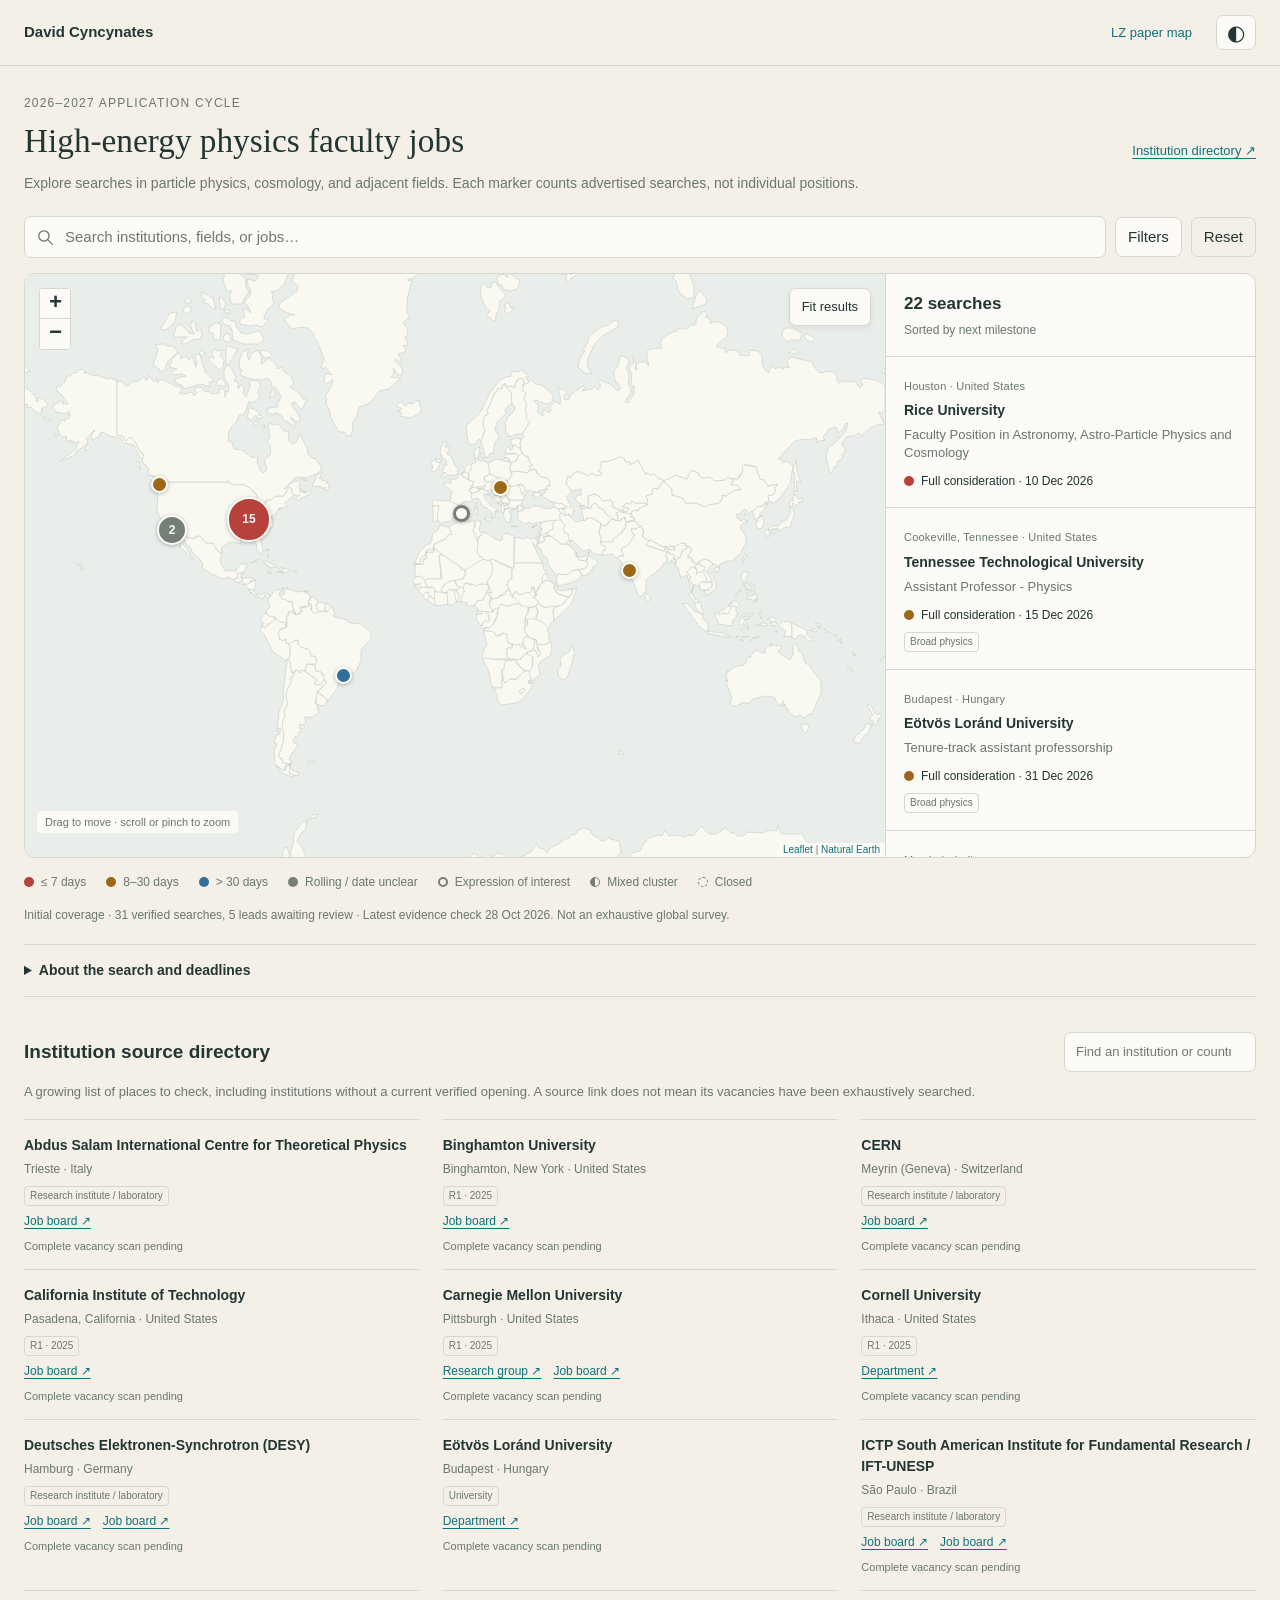
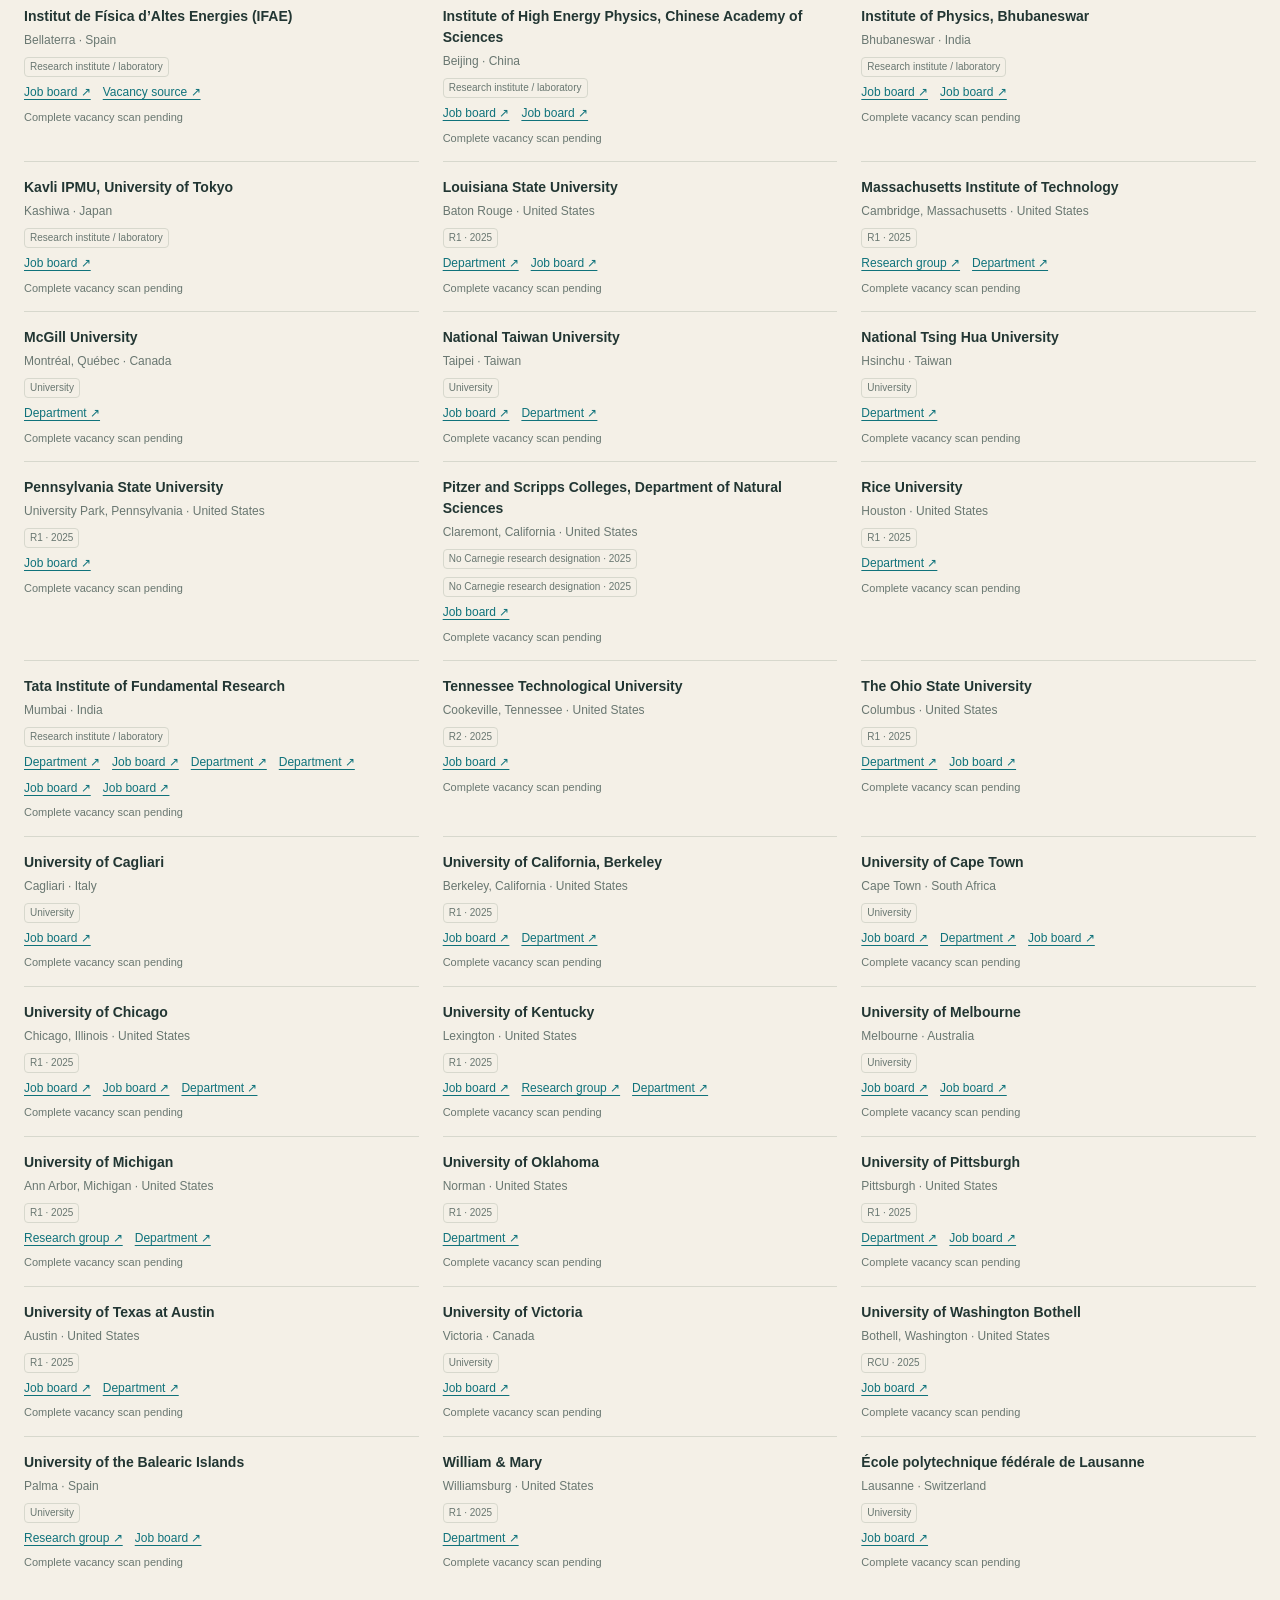
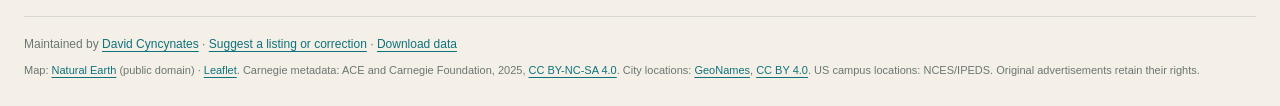
==== hep-jobs/index.html @ 3a2eedd0 "Add HEP faculty job map and evidence-backed weekly maintenance" ====
<!doctype html>
<html lang="en">
<head>
<meta charset="utf-8"><meta name="viewport" content="width=device-width,initial-scale=1">
<title>HEP Faculty Job Map · 2026–2027</title>
<meta name="description" content="A world map of high-energy physics faculty searches for the 2026–2027 application cycle. Compare deadlines, research areas, and expressions of interest, with links to original advertisements.">
<link rel="canonical" href="https://davidcyncynates.github.io/hep-jobs/">
<meta property="og:title" content="HEP Faculty Job Map · 2026–2027"><meta property="og:description" content="Explore faculty opportunities in high-energy physics, cosmology and adjacent fields by location and deadline."><meta property="og:type" content="website"><meta property="og:url" content="https://davidcyncynates.github.io/hep-jobs/">
<meta name="theme-color" content="#f4f0e7">
<script>try{const t=localStorage.getItem('davidcyncynates:color-theme');document.documentElement.classList.toggle('dark',t==='dark'||(!t&&matchMedia('(prefers-color-scheme: dark)').matches))}catch{}</script>
<link rel="stylesheet" href="vendor/leaflet/leaflet.css"><link rel="stylesheet" href="styles.css">
<script src="vendor/leaflet/leaflet.js" defer></script><script type="module" src="app.js"></script>
</head>
<body>
<header class="site-header"><a href="/" class="home">David Cyncynates</a><nav aria-label="Site"><a href="/lz-paper-map/">LZ paper map</a><button id="theme" aria-label="Switch color theme" title="Switch color theme">◐</button></nav></header>
<main>
<div class="heading"><div><p class="eyebrow">2026–2027 application cycle</p><h1>High-energy physics faculty jobs</h1></div><a href="#directory" class="directory-link">Institution directory ↗</a></div>
<p class="intro">Explore searches in particle physics, cosmology, and adjacent fields. Each marker counts advertised searches, not individual positions.</p>
<form id="filters" role="search" aria-label="Filter opportunities">
<label class="search-label"><span class="sr-only">Search jobs, institutions or fields</span><svg viewBox="0 0 24 24" aria-hidden="true"><circle cx="10" cy="10" r="6.5"/><path d="m15 15 6 6"/></svg><input id="search" type="search" placeholder="Search institutions, fields, or jobs…" autocomplete="off"></label>
<button type="button" id="filter-toggle" aria-expanded="false" aria-controls="filter-options">Filters <span id="filter-count"></span></button>
<button type="reset" class="quiet" id="reset">Reset</button>
<div id="filter-options" hidden>
<label>Research area<select id="field"><option value="">All research areas</option></select></label>
<label>Country<select id="country"><option value="">All countries</option></select></label>
<label>Opportunity<select id="kind"><option value="">All opportunities</option><option value="formal-vacancy">Advertised vacancy</option><option value="expression-of-interest">Expression of interest / hosting</option></select></label>
<label>Search scope<select id="scope"><option value="">HEP and adjacent fields</option><option value="core">Explicit HEP / cosmology fit</option><option value="broad-physics">Broad physics searches</option><option value="adjacent">Adjacent fields</option></select></label>
<label>Institution profile<select id="profile"><option value="">All institutions</option><optgroup label="US · Carnegie 2025"><option value="R1">R1</option><option value="R2">R2</option><option value="RCU">Research colleges / universities</option><option value="no-designation">No research designation</option></optgroup><optgroup label="Outside the US"><option value="international-university">University</option><option value="research-institute">Research institute / laboratory</option></optgroup></select></label>
<label>Upcoming milestone<select id="due"><option value="">Any date</option><option value="7">Within 7 days</option><option value="30">Within 30 days</option><option value="none">Rolling / no future date</option></select></label>
<label class="check"><input type="checkbox" id="closed">Include closed searches</label><label class="check"><input type="checkbox" id="review">Include unverified leads</label>
</div>
</form>
<div class="workspace">
<section class="map-panel" aria-label="World map of opportunities"><div id="map" aria-label="Job locations. Drag to pan; scroll or pinch to zoom. Keyboard arrows pan; plus and minus zoom." tabindex="0"></div><button id="fit" class="map-fit" title="Show all matching jobs">Fit results</button><div class="map-caption">Drag to move · scroll or pinch to zoom</div></section>
<section class="results" aria-label="Matching opportunities"><div class="results-header"><div><h2 id="result-count" tabindex="-1" aria-live="polite">Loading opportunities…</h2><p id="result-note">Sorted by next milestone</p></div><button id="clear-region" hidden>All regions</button></div><div id="job-list"><p class="empty">Loading the catalog…</p></div></section>
</div>
<div class="legend" aria-label="Map legend"><span><i class="dot red"></i>≤ 7 days</span><span><i class="dot amber"></i>8–30 days</span><span><i class="dot blue"></i>&gt; 30 days</span><span><i class="dot neutral"></i>Rolling / date unclear</span><span><i class="dot outline"></i>Expression of interest</span><span><i class="dot mixed"></i>Mixed cluster</span><span><i class="dot archived"></i>Closed</span></div>
<p class="coverage" id="coverage">Coverage is preliminary. Check the original advertisement before applying.</p>
<details class="about"><summary>About the search and deadlines</summary><div class="about-grid"><div><h3>What is included</h3><p>Faculty searches and clearly labeled fellowship-hosting expressions of interest from the 2026–2027 application cycle. Explicit HEP and cosmology opportunities are distinguished from broad physics searches and adjacent astrophysics or gravity searches. A hosting offer is not a funded faculty vacancy.</p><h3>How listings are checked</h3><p>Institutional recruitment pages, department pages, national programmes and specialist job boards are used together. Listings link to their evidence and retain a last-checked date. Ambiguous dates, eligibility or cycle information remain in a separate review view. Coverage is still strongest in North America and theory.</p></div><div><h3>How dates work</h3><p>Hard deadlines and confirmed closures remove jobs from the default view. A passed priority or review-start date does not establish closure. Host expressions of interest and national funding deadlines are separate stages; a later national deadline cannot reopen a closed host call.</p><p>Colors refer to the next advertised local milestone, including review dates. Where a submission timezone is absent, the map retains a listing until the stated date has ended everywhere. Always check the advertisement for the exact cutoff.</p><h3>Institution profiles</h3><p>US labels use the official 2025 Carnegie research designations. International profiles describe institution type and do not claim equivalence to R1 or R2. Map coordinates identify the city or campus, not an application office.</p></div></div></details>
<section id="directory"><div class="section-heading"><h2>Institution source directory</h2><label><span class="sr-only">Search source directory</span><input type="search" id="directory-search" placeholder="Find an institution or country…"></label></div><p class="muted">A growing list of places to check, including institutions without a current verified opening. A source link does not mean its vacancies have been exhaustively searched.</p><div id="directory-list"></div></section>
<footer><p>Maintained by <a href="/">David Cyncynates</a> · <a href="https://github.com/DavidCyncynates/DavidCyncynates.github.io/issues/new?title=HEP%20jobs%3A%20listing%20or%20correction">Suggest a listing or correction</a> · <a href="data/catalog.json">Download data</a></p><p>Map: <a href="https://www.naturalearthdata.com/about/terms-of-use/">Natural Earth</a> (public domain) · <a href="https://leafletjs.com/">Leaflet</a>. Carnegie metadata: ACE and Carnegie Foundation, 2025, <a href="https://creativecommons.org/licenses/by-nc-sa/4.0/">CC BY-NC-SA 4.0</a>. City locations: <a href="https://www.geonames.org/">GeoNames</a>, <a href="https://creativecommons.org/licenses/by/4.0/">CC BY 4.0</a>. US campus locations: NCES/IPEDS. Original advertisements retain their rights.</p></footer>
</main>
<dialog id="detail" aria-labelledby="detail-title"><button id="close-detail" class="close" aria-label="Close job details">×</button><div id="detail-body"></div></dialog>
<noscript><p>This interactive map requires JavaScript. <a href="catalog.html">Read the source-linked catalog instead.</a></p></noscript>
</body></html>
---- hep-jobs/vendor/leaflet/leaflet.css ----
/* required styles */

.leaflet-pane,
.leaflet-tile,
.leaflet-marker-icon,
.leaflet-marker-shadow,
.leaflet-tile-container,
.leaflet-pane > svg,
.leaflet-pane > canvas,
.leaflet-zoom-box,
.leaflet-image-layer,
.leaflet-layer {
	position: absolute;
	left: 0;
	top: 0;
	}
.leaflet-container {
	overflow: hidden;
	}
.leaflet-tile,
.leaflet-marker-icon,
.leaflet-marker-shadow {
	-webkit-user-select: none;
	   -moz-user-select: none;
	        user-select: none;
	  -webkit-user-drag: none;
	}
/* Prevents IE11 from highlighting tiles in blue */
.leaflet-tile::selection {
	background: transparent;
}
/* Safari renders non-retina tile on retina better with this, but Chrome is worse */
.leaflet-safari .leaflet-tile {
	image-rendering: -webkit-optimize-contrast;
	}
/* hack that prevents hw layers "stretching" when loading new tiles */
.leaflet-safari .leaflet-tile-container {
	width: 1600px;
	height: 1600px;
	-webkit-transform-origin: 0 0;
	}
.leaflet-marker-icon,
.leaflet-marker-shadow {
	display: block;
	}
/* .leaflet-container svg: reset svg max-width decleration shipped in Joomla! (joomla.org) 3.x */
/* .leaflet-container img: map is broken in FF if you have max-width: 100% on tiles */
.leaflet-container .leaflet-overlay-pane svg {
	max-width: none !important;
	max-height: none !important;
	}
.leaflet-container .leaflet-marker-pane img,
.leaflet-container .leaflet-shadow-pane img,
.leaflet-container .leaflet-tile-pane img,
.leaflet-container img.leaflet-image-layer,
.leaflet-container .leaflet-tile {
	max-width: none !important;
	max-height: none !important;
	width: auto;
	padding: 0;
	}

.leaflet-container img.leaflet-tile {
	/* See: https://bugs.chromium.org/p/chromium/issues/detail?id=600120 */
	mix-blend-mode: plus-lighter;
}

.leaflet-container.leaflet-touch-zoom {
	-ms-touch-action: pan-x pan-y;
	touch-action: pan-x pan-y;
	}
.leaflet-container.leaflet-touch-drag {
	-ms-touch-action: pinch-zoom;
	/* Fallback for FF which doesn't support pinch-zoom */
	touch-action: none;
	touch-action: pinch-zoom;
}
.leaflet-container.leaflet-touch-drag.leaflet-touch-zoom {
	-ms-touch-action: none;
	touch-action: none;
}
.leaflet-container {
	-webkit-tap-highlight-color: transparent;
}
.leaflet-container a {
	-webkit-tap-highlight-color: rgba(51, 181, 229, 0.4);
}
.leaflet-tile {
	filter: inherit;
	visibility: hidden;
	}
.leaflet-tile-loaded {
	visibility: inherit;
	}
.leaflet-zoom-box {
	width: 0;
	height: 0;
	-moz-box-sizing: border-box;
	     box-sizing: border-box;
	z-index: 800;
	}
/* workaround for https://bugzilla.mozilla.org/show_bug.cgi?id=888319 */
.leaflet-overlay-pane svg {
	-moz-user-select: none;
	}

.leaflet-pane         { z-index: 400; }

.leaflet-tile-pane    { z-index: 200; }
.leaflet-overlay-pane { z-index: 400; }
.leaflet-shadow-pane  { z-index: 500; }
.leaflet-marker-pane  { z-index: 600; }
.leaflet-tooltip-pane   { z-index: 650; }
.leaflet-popup-pane   { z-index: 700; }

.leaflet-map-pane canvas { z-index: 100; }
.leaflet-map-pane svg    { z-index: 200; }

.leaflet-vml-shape {
	width: 1px;
	height: 1px;
	}
.lvml {
	behavior: url(#default#VML);
	display: inline-block;
	position: absolute;
	}


/* control positioning */

.leaflet-control {
	position: relative;
	z-index: 800;
	pointer-events: visiblePainted; /* IE 9-10 doesn't have auto */
	pointer-events: auto;
	}
.leaflet-top,
.leaflet-bottom {
	position: absolute;
	z-index: 1000;
	pointer-events: none;
	}
.leaflet-top {
	top: 0;
	}
.leaflet-right {
	right: 0;
	}
.leaflet-bottom {
	bottom: 0;
	}
.leaflet-left {
	left: 0;
	}
.leaflet-control {
	float: left;
	clear: both;
	}
.leaflet-right .leaflet-control {
	float: right;
	}
.leaflet-top .leaflet-control {
	margin-top: 10px;
	}
.leaflet-bottom .leaflet-control {
	margin-bottom: 10px;
	}
.leaflet-left .leaflet-control {
	margin-left: 10px;
	}
.leaflet-right .leaflet-control {
	margin-right: 10px;
	}


/* zoom and fade animations */

.leaflet-fade-anim .leaflet-popup {
	opacity: 0;
	-webkit-transition: opacity 0.2s linear;
	   -moz-transition: opacity 0.2s linear;
	        transition: opacity 0.2s linear;
	}
.leaflet-fade-anim .leaflet-map-pane .leaflet-popup {
	opacity: 1;
	}
.leaflet-zoom-animated {
	-webkit-transform-origin: 0 0;
	    -ms-transform-origin: 0 0;
	        transform-origin: 0 0;
	}
svg.leaflet-zoom-animated {
	will-change: transform;
}

.leaflet-zoom-anim .leaflet-zoom-animated {
	-webkit-transition: -webkit-transform 0.25s cubic-bezier(0,0,0.25,1);
	   -moz-transition:    -moz-transform 0.25s cubic-bezier(0,0,0.25,1);
	        transition:         transform 0.25s cubic-bezier(0,0,0.25,1);
	}
.leaflet-zoom-anim .leaflet-tile,
.leaflet-pan-anim .leaflet-tile {
	-webkit-transition: none;
	   -moz-transition: none;
	        transition: none;
	}

.leaflet-zoom-anim .leaflet-zoom-hide {
	visibility: hidden;
	}


/* cursors */

.leaflet-interactive {
	cursor: pointer;
	}
.leaflet-grab {
	cursor: -webkit-grab;
	cursor:    -moz-grab;
	cursor:         grab;
	}
.leaflet-crosshair,
.leaflet-crosshair .leaflet-interactive {
	cursor: crosshair;
	}
.leaflet-popup-pane,
.leaflet-control {
	cursor: auto;
	}
.leaflet-dragging .leaflet-grab,
.leaflet-dragging .leaflet-grab .leaflet-interactive,
.leaflet-dragging .leaflet-marker-draggable {
	cursor: move;
	cursor: -webkit-grabbing;
	cursor:    -moz-grabbing;
	cursor:         grabbing;
	}

/* marker & overlays interactivity */
.leaflet-marker-icon,
.leaflet-marker-shadow,
.leaflet-image-layer,
.leaflet-pane > svg path,
.leaflet-tile-container {
	pointer-events: none;
	}

.leaflet-marker-icon.leaflet-interactive,
.leaflet-image-layer.leaflet-interactive,
.leaflet-pane > svg path.leaflet-interactive,
svg.leaflet-image-layer.leaflet-interactive path {
	pointer-events: visiblePainted; /* IE 9-10 doesn't have auto */
	pointer-events: auto;
	}

/* visual tweaks */

.leaflet-container {
	background: #ddd;
	outline-offset: 1px;
	}
.leaflet-container a {
	color: #0078A8;
	}
.leaflet-zoom-box {
	border: 2px dotted #38f;
	background: rgba(255,255,255,0.5);
	}


/* general typography */
.leaflet-container {
	font-family: "Helvetica Neue", Arial, Helvetica, sans-serif;
	font-size: 12px;
	font-size: 0.75rem;
	line-height: 1.5;
	}


/* general toolbar styles */

.leaflet-bar {
	box-shadow: 0 1px 5px rgba(0,0,0,0.65);
	border-radius: 4px;
	}
.leaflet-bar a {
	background-color: #fff;
	border-bottom: 1px solid #ccc;
	width: 26px;
	height: 26px;
	line-height: 26px;
	display: block;
	text-align: center;
	text-decoration: none;
	color: black;
	}
.leaflet-bar a,
.leaflet-control-layers-toggle {
	background-position: 50% 50%;
	background-repeat: no-repeat;
	display: block;
	}
.leaflet-bar a:hover,
.leaflet-bar a:focus {
	background-color: #f4f4f4;
	}
.leaflet-bar a:first-child {
	border-top-left-radius: 4px;
	border-top-right-radius: 4px;
	}
.leaflet-bar a:last-child {
	border-bottom-left-radius: 4px;
	border-bottom-right-radius: 4px;
	border-bottom: none;
	}
.leaflet-bar a.leaflet-disabled {
	cursor: default;
	background-color: #f4f4f4;
	color: #bbb;
	}

.leaflet-touch .leaflet-bar a {
	width: 30px;
	height: 30px;
	line-height: 30px;
	}
.leaflet-touch .leaflet-bar a:first-child {
	border-top-left-radius: 2px;
	border-top-right-radius: 2px;
	}
.leaflet-touch .leaflet-bar a:last-child {
	border-bottom-left-radius: 2px;
	border-bottom-right-radius: 2px;
	}

/* zoom control */

.leaflet-control-zoom-in,
.leaflet-control-zoom-out {
	font: bold 18px 'Lucida Console', Monaco, monospace;
	text-indent: 1px;
	}

.leaflet-touch .leaflet-control-zoom-in, .leaflet-touch .leaflet-control-zoom-out  {
	font-size: 22px;
	}


/* layers control */

.leaflet-control-layers {
	box-shadow: 0 1px 5px rgba(0,0,0,0.4);
	background: #fff;
	border-radius: 5px;
	}
.leaflet-control-layers-toggle {
	background-image: url(images/layers.png);
	width: 36px;
	height: 36px;
	}
.leaflet-retina .leaflet-control-layers-toggle {
	background-image: url(images/layers-2x.png);
	background-size: 26px 26px;
	}
.leaflet-touch .leaflet-control-layers-toggle {
	width: 44px;
	height: 44px;
	}
.leaflet-control-layers .leaflet-control-layers-list,
.leaflet-control-layers-expanded .leaflet-control-layers-toggle {
	display: none;
	}
.leaflet-control-layers-expanded .leaflet-control-layers-list {
	display: block;
	position: relative;
	}
.leaflet-control-layers-expanded {
	padding: 6px 10px 6px 6px;
	color: #333;
	background: #fff;
	}
.leaflet-control-layers-scrollbar {
	overflow-y: scroll;
	overflow-x: hidden;
	padding-right: 5px;
	}
.leaflet-control-layers-selector {
	margin-top: 2px;
	position: relative;
	top: 1px;
	}
.leaflet-control-layers label {
	display: block;
	font-size: 13px;
	font-size: 1.08333em;
	}
.leaflet-control-layers-separator {
	height: 0;
	border-top: 1px solid #ddd;
	margin: 5px -10px 5px -6px;
	}

/* Default icon URLs */
.leaflet-default-icon-path { /* used only in path-guessing heuristic, see L.Icon.Default */
	background-image: url(images/marker-icon.png);
	}


/* attribution and scale controls */

.leaflet-container .leaflet-control-attribution {
	background: #fff;
	background: rgba(255, 255, 255, 0.8);
	margin: 0;
	}
.leaflet-control-attribution,
.leaflet-control-scale-line {
	padding: 0 5px;
	color: #333;
	line-height: 1.4;
	}
.leaflet-control-attribution a {
	text-decoration: none;
	}
.leaflet-control-attribution a:hover,
.leaflet-control-attribution a:focus {
	text-decoration: underline;
	}
.leaflet-attribution-flag {
	display: inline !important;
	vertical-align: baseline !important;
	width: 1em;
	height: 0.6669em;
	}
.leaflet-left .leaflet-control-scale {
	margin-left: 5px;
	}
.leaflet-bottom .leaflet-control-scale {
	margin-bottom: 5px;
	}
.leaflet-control-scale-line {
	border: 2px solid #777;
	border-top: none;
	line-height: 1.1;
	padding: 2px 5px 1px;
	white-space: nowrap;
	-moz-box-sizing: border-box;
	     box-sizing: border-box;
	background: rgba(255, 255, 255, 0.8);
	text-shadow: 1px 1px #fff;
	}
.leaflet-control-scale-line:not(:first-child) {
	border-top: 2px solid #777;
	border-bottom: none;
	margin-top: -2px;
	}
.leaflet-control-scale-line:not(:first-child):not(:last-child) {
	border-bottom: 2px solid #777;
	}

.leaflet-touch .leaflet-control-attribution,
.leaflet-touch .leaflet-control-layers,
.leaflet-touch .leaflet-bar {
	box-shadow: none;
	}
.leaflet-touch .leaflet-control-layers,
.leaflet-touch .leaflet-bar {
	border: 2px solid rgba(0,0,0,0.2);
	background-clip: padding-box;
	}


/* popup */

.leaflet-popup {
	position: absolute;
	text-align: center;
	margin-bottom: 20px;
	}
.leaflet-popup-content-wrapper {
	padding: 1px;
	text-align: left;
	border-radius: 12px;
	}
.leaflet-popup-content {
	margin: 13px 24px 13px 20px;
	line-height: 1.3;
	font-size: 13px;
	font-size: 1.08333em;
	min-height: 1px;
	}
.leaflet-popup-content p {
	margin: 17px 0;
	margin: 1.3em 0;
	}
.leaflet-popup-tip-container {
	width: 40px;
	height: 20px;
	position: absolute;
	left: 50%;
	margin-top: -1px;
	margin-left: -20px;
	overflow: hidden;
	pointer-events: none;
	}
.leaflet-popup-tip {
	width: 17px;
	height: 17px;
	padding: 1px;

	margin: -10px auto 0;
	pointer-events: auto;

	-webkit-transform: rotate(45deg);
	   -moz-transform: rotate(45deg);
	    -ms-transform: rotate(45deg);
	        transform: rotate(45deg);
	}
.leaflet-popup-content-wrapper,
.leaflet-popup-tip {
	background: white;
	color: #333;
	box-shadow: 0 3px 14px rgba(0,0,0,0.4);
	}
.leaflet-container a.leaflet-popup-close-button {
	position: absolute;
	top: 0;
	right: 0;
	border: none;
	text-align: center;
	width: 24px;
	height: 24px;
	font: 16px/24px Tahoma, Verdana, sans-serif;
	color: #757575;
	text-decoration: none;
	background: transparent;
	}
.leaflet-container a.leaflet-popup-close-button:hover,
.leaflet-container a.leaflet-popup-close-button:focus {
	color: #585858;
	}
.leaflet-popup-scrolled {
	overflow: auto;
	}

.leaflet-oldie .leaflet-popup-content-wrapper {
	-ms-zoom: 1;
	}
.leaflet-oldie .leaflet-popup-tip {
	width: 24px;
	margin: 0 auto;

	-ms-filter: "progid:DXImageTransform.Microsoft.Matrix(M11=0.70710678, M12=0.70710678, M21=-0.70710678, M22=0.70710678)";
	filter: progid:DXImageTransform.Microsoft.Matrix(M11=0.70710678, M12=0.70710678, M21=-0.70710678, M22=0.70710678);
	}

.leaflet-oldie .leaflet-control-zoom,
.leaflet-oldie .leaflet-control-layers,
.leaflet-oldie .leaflet-popup-content-wrapper,
.leaflet-oldie .leaflet-popup-tip {
	border: 1px solid #999;
	}


/* div icon */

.leaflet-div-icon {
	background: #fff;
	border: 1px solid #666;
	}


/* Tooltip */
/* Base styles for the element that has a tooltip */
.leaflet-tooltip {
	position: absolute;
	padding: 6px;
	background-color: #fff;
	border: 1px solid #fff;
	border-radius: 3px;
	color: #222;
	white-space: nowrap;
	-webkit-user-select: none;
	-moz-user-select: none;
	-ms-user-select: none;
	user-select: none;
	pointer-events: none;
	box-shadow: 0 1px 3px rgba(0,0,0,0.4);
	}
.leaflet-tooltip.leaflet-interactive {
	cursor: pointer;
	pointer-events: auto;
	}
.leaflet-tooltip-top:before,
.leaflet-tooltip-bottom:before,
.leaflet-tooltip-left:before,
.leaflet-tooltip-right:before {
	position: absolute;
	pointer-events: none;
	border: 6px solid transparent;
	background: transparent;
	content: "";
	}

/* Directions */

.leaflet-tooltip-bottom {
	margin-top: 6px;
}
.leaflet-tooltip-top {
	margin-top: -6px;
}
.leaflet-tooltip-bottom:before,
.leaflet-tooltip-top:before {
	left: 50%;
	margin-left: -6px;
	}
.leaflet-tooltip-top:before {
	bottom: 0;
	margin-bottom: -12px;
	border-top-color: #fff;
	}
.leaflet-tooltip-bottom:before {
	top: 0;
	margin-top: -12px;
	margin-left: -6px;
	border-bottom-color: #fff;
	}
.leaflet-tooltip-left {
	margin-left: -6px;
}
.leaflet-tooltip-right {
	margin-left: 6px;
}
.leaflet-tooltip-left:before,
.leaflet-tooltip-right:before {
	top: 50%;
	margin-top: -6px;
	}
.leaflet-tooltip-left:before {
	right: 0;
	margin-right: -12px;
	border-left-color: #fff;
	}
.leaflet-tooltip-right:before {
	left: 0;
	margin-left: -12px;
	border-right-color: #fff;
	}

/* Printing */

@media print {
	/* Prevent printers from removing background-images of controls. */
	.leaflet-control {
		-webkit-print-color-adjust: exact;
		print-color-adjust: exact;
		}
	}
---- hep-jobs/styles.css ----
:root{--bg:#f4f0e7;--surface:#fbfaf6;--surface-2:#e9e7dc;--text:#223633;--muted:#697771;--accent:#0f727b;--line:#d7d8cd;--ocean:#e9eeeb;--land:#faf9f1;--border:#c7d0c7;--red:#b6423b;--amber:#9c6817;--blue:#316e99;--neutral:#767f77;color-scheme:light;font:15px/1.5 ui-sans-serif,-apple-system,BlinkMacSystemFont,"Segoe UI",sans-serif}
:root.dark{--bg:#191a18;--surface:#22231f;--surface-2:#30312b;--text:#e8e4dc;--muted:#aaa69d;--accent:#79b2a9;--line:#3e4138;--ocean:#1f2421;--land:#343b33;--border:#535d4f;--red:#ed8d7c;--amber:#e2b56e;--blue:#8dbbd8;--neutral:#a4aaa1;color-scheme:dark}
*{box-sizing:border-box}body{margin:0;background:var(--bg);color:var(--text)}a{color:var(--accent);text-underline-offset:3px}button,input,select{font:inherit;color:inherit}button,a,input,select,summary{-webkit-tap-highlight-color:transparent}button{cursor:pointer;border:1px solid var(--line);border-radius:7px;background:var(--surface);padding:8px 12px}button:hover{border-color:var(--accent)}button:focus-visible,a:focus-visible,input:focus-visible,select:focus-visible,summary:focus-visible{outline:2px solid var(--accent);outline-offset:3px}input,select{border:1px solid var(--line);border-radius:7px;padding:9px 11px;background:var(--surface);min-width:0}h1,h2,h3,p{margin:0}h1{font-family:"Iowan Old Style",Palatino,Georgia,serif;font-size:clamp(25px,2.6vw,36px);font-weight:500;line-height:1.2}h2{font-size:19px}h3{font-size:16px;margin:16px 0 7px}.site-header{display:flex;align-items:center;justify-content:space-between;padding:15px max(24px,calc((100vw - 1480px)/2));border-bottom:1px solid var(--line)}.home{color:var(--text);text-decoration:none;font-weight:600}.site-header nav{display:flex;gap:24px;align-items:center}.site-header nav a{font-size:13px;text-decoration:none}#theme{font-size:21px;line-height:1;padding:6px 10px}main{max-width:1528px;padding:28px 24px;margin:auto}.heading{display:flex;align-items:end;justify-content:space-between;gap:20px}.eyebrow{font-size:12px;letter-spacing:.1em;text-transform:uppercase;color:var(--muted);margin-bottom:9px}.directory-link{font-size:13px;white-space:nowrap}.intro{color:var(--muted);font-size:14px;margin:12px 0 22px}#filters{display:flex;gap:9px;flex-wrap:wrap;align-items:center;margin-bottom:15px}.search-label{display:flex;flex:1;align-items:center;min-width:180px;position:relative}.search-label svg{position:absolute;width:19px;height:19px;left:12px;fill:none;stroke:var(--muted);stroke-width:1.6}.search-label input{width:100%;padding-left:40px}#filter-count:not(:empty){display:inline-flex;align-items:center;justify-content:center;min-width:19px;height:19px;font-size:11px;background:var(--accent);color:var(--bg);border-radius:50%;margin-left:4px}.quiet{background:transparent}#filter-options{width:100%;display:grid;grid-template-columns:repeat(3,minmax(0,1fr));gap:14px;background:var(--surface);padding:18px;border:1px solid var(--line);border-radius:9px}#filter-options[hidden]{display:none}#filter-options label{font-size:12px;color:var(--muted);display:flex;flex-direction:column;gap:5px}#filter-options select{font-size:14px;color:var(--text)}#filter-options label.check{flex-direction:row;align-items:center;font-size:14px;color:var(--text);gap:9px}.check input{accent-color:var(--accent);width:17px;height:17px}.workspace{height:clamp(470px,65vh,780px);display:grid;grid-template-columns:minmax(0,1fr) 370px;border:1px solid var(--line);border-radius:11px;overflow:hidden;background:var(--surface)}.map-panel{position:relative;min-width:0;isolation:isolate}#map{height:100%;width:100%;background:var(--ocean);font-family:inherit;touch-action:none}.map-fit{position:absolute;top:14px;right:14px;z-index:500;box-shadow:0 2px 6px #0001;font-size:13px}.map-caption{position:absolute;bottom:24px;left:12px;z-index:400;font-size:11px;color:var(--muted);background:var(--surface);padding:3px 8px;border-radius:4px;pointer-events:none}.results{min-height:0;display:flex;flex-direction:column;border-left:1px solid var(--line)}.results-header{padding:17px 18px;border-bottom:1px solid var(--line);display:flex;align-items:center;justify-content:space-between;gap:8px}.results-header h2{font-size:17px}.results-header p{font-size:12px;color:var(--muted);margin-top:4px}.results-header button{font-size:12px;padding:5px 8px}#job-list{overflow:auto;overscroll-behavior:contain;flex:1}.job-card{display:block;width:100%;border:0;border-bottom:1px solid var(--line);border-radius:0;background:transparent;text-align:left;padding:17px 18px}.job-card:hover,.job-card:focus-visible{background:var(--surface-2)}.job-card strong{display:block;font-size:14px;font-weight:650;line-height:1.4;margin:5px 0}.job-card .title{font-size:13px;line-height:1.4;color:var(--muted);display:block}.job-card .place{font-size:11px;color:var(--muted);letter-spacing:.02em}.job-card .date{font-size:12px;display:flex;align-items:center;gap:7px;margin-top:10px}.badge{display:inline-block;font-size:10px;line-height:1.4;border:1px solid var(--line);border-radius:4px;padding:2px 5px;color:var(--muted);margin:8px 4px 0 0}.empty{padding:30px 20px;color:var(--muted)}.legend{display:flex;flex-wrap:wrap;gap:10px 20px;font-size:12px;color:var(--muted);padding:15px 0 7px}.legend span{display:flex;align-items:center;gap:7px}.dot{display:inline-block;width:10px;height:10px;min-width:10px;border-radius:50%;background:currentColor;color:var(--neutral)}.red{color:var(--red)}.amber{color:var(--amber)}.blue{color:var(--blue)}.neutral{color:var(--neutral)}.outline{background:transparent;border:2px solid currentColor}.mixed{background:linear-gradient(90deg,currentColor 50%,transparent 50%);border:1px solid currentColor}.archived{background:transparent;border:1px dashed currentColor}.coverage{font-size:12px;color:var(--muted);margin:8px 0 20px}.about{border-top:1px solid var(--line);border-bottom:1px solid var(--line);padding:15px 0}.about summary{cursor:pointer;font-size:14px;font-weight:600}.about-grid{display:grid;grid-template-columns:1fr 1fr;gap:35px;padding:0 0 8px}.about p{font-size:13px;color:var(--muted);margin:8px 0}#directory{margin-top:35px;scroll-margin-top:20px}.section-heading{display:flex;justify-content:space-between;align-items:center;gap:20px}.section-heading input{max-width:330px;width:100%;font-size:13px}.muted{color:var(--muted);font-size:13px;margin:10px 0 18px}#directory-list{display:grid;grid-template-columns:repeat(3,minmax(0,1fr));gap:0 24px}.institution{padding:15px 0;border-top:1px solid var(--line)}.institution h3{font-size:14px;margin:0 0 4px}.institution p,.institution a{font-size:12px}.institution p{color:var(--muted)}.institution a{display:inline-block;margin:6px 12px 0 0}.institution .source-status{font-size:11px;margin-top:6px}footer{border-top:1px solid var(--line);margin-top:30px;padding-top:18px;color:var(--muted);font-size:12px}footer p+p{margin-top:9px;font-size:11px}.sr-only{position:absolute;width:1px;height:1px;padding:0;overflow:hidden;clip:rect(0,0,0,0);white-space:nowrap;border:0}dialog{color:var(--text);background:var(--surface);border:1px solid var(--line);border-radius:12px;padding:30px;width:min(620px,calc(100vw - 24px));max-height:calc(100dvh - 36px);box-shadow:0 20px 80px #0004}dialog::backdrop{background:#0006}.close{float:right;margin:-15px -15px 8px 12px;font-size:25px;line-height:1;padding:5px 9px}.detail-title{font:500 25px/1.2 "Iowan Old Style",Palatino,Georgia,serif;margin:8px 0 10px}.detail-job{font-size:16px;line-height:1.4}.detail-summary{font-size:14px;margin:18px 0}.advert-link{display:inline-block;margin:18px 0 0;padding:9px 14px;background:var(--accent);color:var(--bg);border-radius:6px;text-decoration:none;font-weight:600;font-size:14px}.detail-section{border-top:1px solid var(--line);margin-top:19px;padding-top:14px;font-size:13px}.detail-section h3{margin:0 0 9px}.detail-section ul{padding-left:20px}.detail-section li{margin:10px 0}.detail-section p{margin:8px 0}.detail-section .muted{margin:6px 0}.detail-source{overflow-wrap:anywhere}.warning{border-left:3px solid var(--amber);padding:7px 12px;background:var(--surface-2);font-size:13px;margin:12px 0}.map-marker{background:none;border:0}.marker-dot{border-radius:50%;border:2px solid var(--surface);box-shadow:0 1px 4px #0004;display:flex;align-items:center;justify-content:center;width:100%;height:100%;background:currentColor;font-weight:700;font-size:12px}.marker-dot span{color:var(--surface)}.marker-dot.eoi{background:var(--surface);border:3px solid currentColor}.marker-dot.eoi span{color:currentColor}.marker-dot.mixed-kind{background:linear-gradient(90deg,currentColor 50%,var(--surface) 50%);border:2px solid currentColor}.marker-dot.mixed-kind span{background:var(--surface);color:currentColor;border-radius:50%;padding:0 4px}.marker-dot.is-closed{background:var(--surface);border:2px dashed var(--neutral);color:var(--neutral)}.marker-dot.is-closed span{color:var(--neutral)}.marker-dot.is-review{border-style:dotted}.map-marker:focus-visible{outline:3px solid var(--text);outline-offset:4px;border-radius:50%}.leaflet-control-zoom{border:1px solid var(--line)!important;box-shadow:none!important;margin:14px!important}.leaflet-control-zoom a{background:var(--surface)!important;color:var(--text)!important;border-color:var(--line)!important}.leaflet-control-attribution{background:var(--surface)!important;color:var(--muted)!important;font-size:10px!important}.leaflet-control-attribution a{color:var(--accent)!important}.leaflet-tooltip{background:var(--surface);color:var(--text);border:1px solid var(--line);box-shadow:0 3px 12px #0002;font:12px/1.4 inherit;max-width:260px;white-space:normal}.leaflet-tooltip::before{display:none}.map-error{position:absolute;top:70px;left:20px;right:20px;z-index:500;background:var(--surface);padding:12px;border:1px solid var(--line);border-radius:6px}
@media(min-width:1600px){.workspace{grid-template-columns:minmax(0,1fr) 400px}}@media(max-width:900px){.workspace{grid-template-columns:minmax(0,1fr) 310px}#directory-list{grid-template-columns:1fr 1fr}.intro{max-width:650px}}@media(max-width:680px){.site-header{padding:12px 16px}.site-header nav{gap:13px}.site-header nav a{font-size:11px}main{padding:22px 14px}.heading{align-items:start;flex-direction:column;gap:9px}.directory-link{font-size:12px}.intro{font-size:13px;margin-bottom:17px}#filters{gap:6px}#filters>button{font-size:13px;padding:9px}#filter-options{grid-template-columns:1fr 1fr;padding:13px;gap:12px}#filter-options select{font-size:13px;width:100%}.workspace{display:flex;flex-direction:column;height:auto}.map-panel{height:49svh;min-height:300px}.results{border-left:0;border-top:1px solid var(--line);max-height:60svh;min-height:210px}#job-list{max-height:49svh}.legend{gap:8px 15px;font-size:11px}.about-grid{grid-template-columns:1fr;gap:4px}#directory-list{grid-template-columns:1fr}.section-heading{align-items:stretch;flex-direction:column;gap:11px}.section-heading input{max-width:none}.map-caption{font-size:10px}dialog{padding:25px 20px}.close{margin:-12px -7px 7px 10px}.coverage{font-size:11px}}
@media(prefers-reduced-motion:reduce){*{scroll-behavior:auto!important;transition:none!important;animation:none!important}}
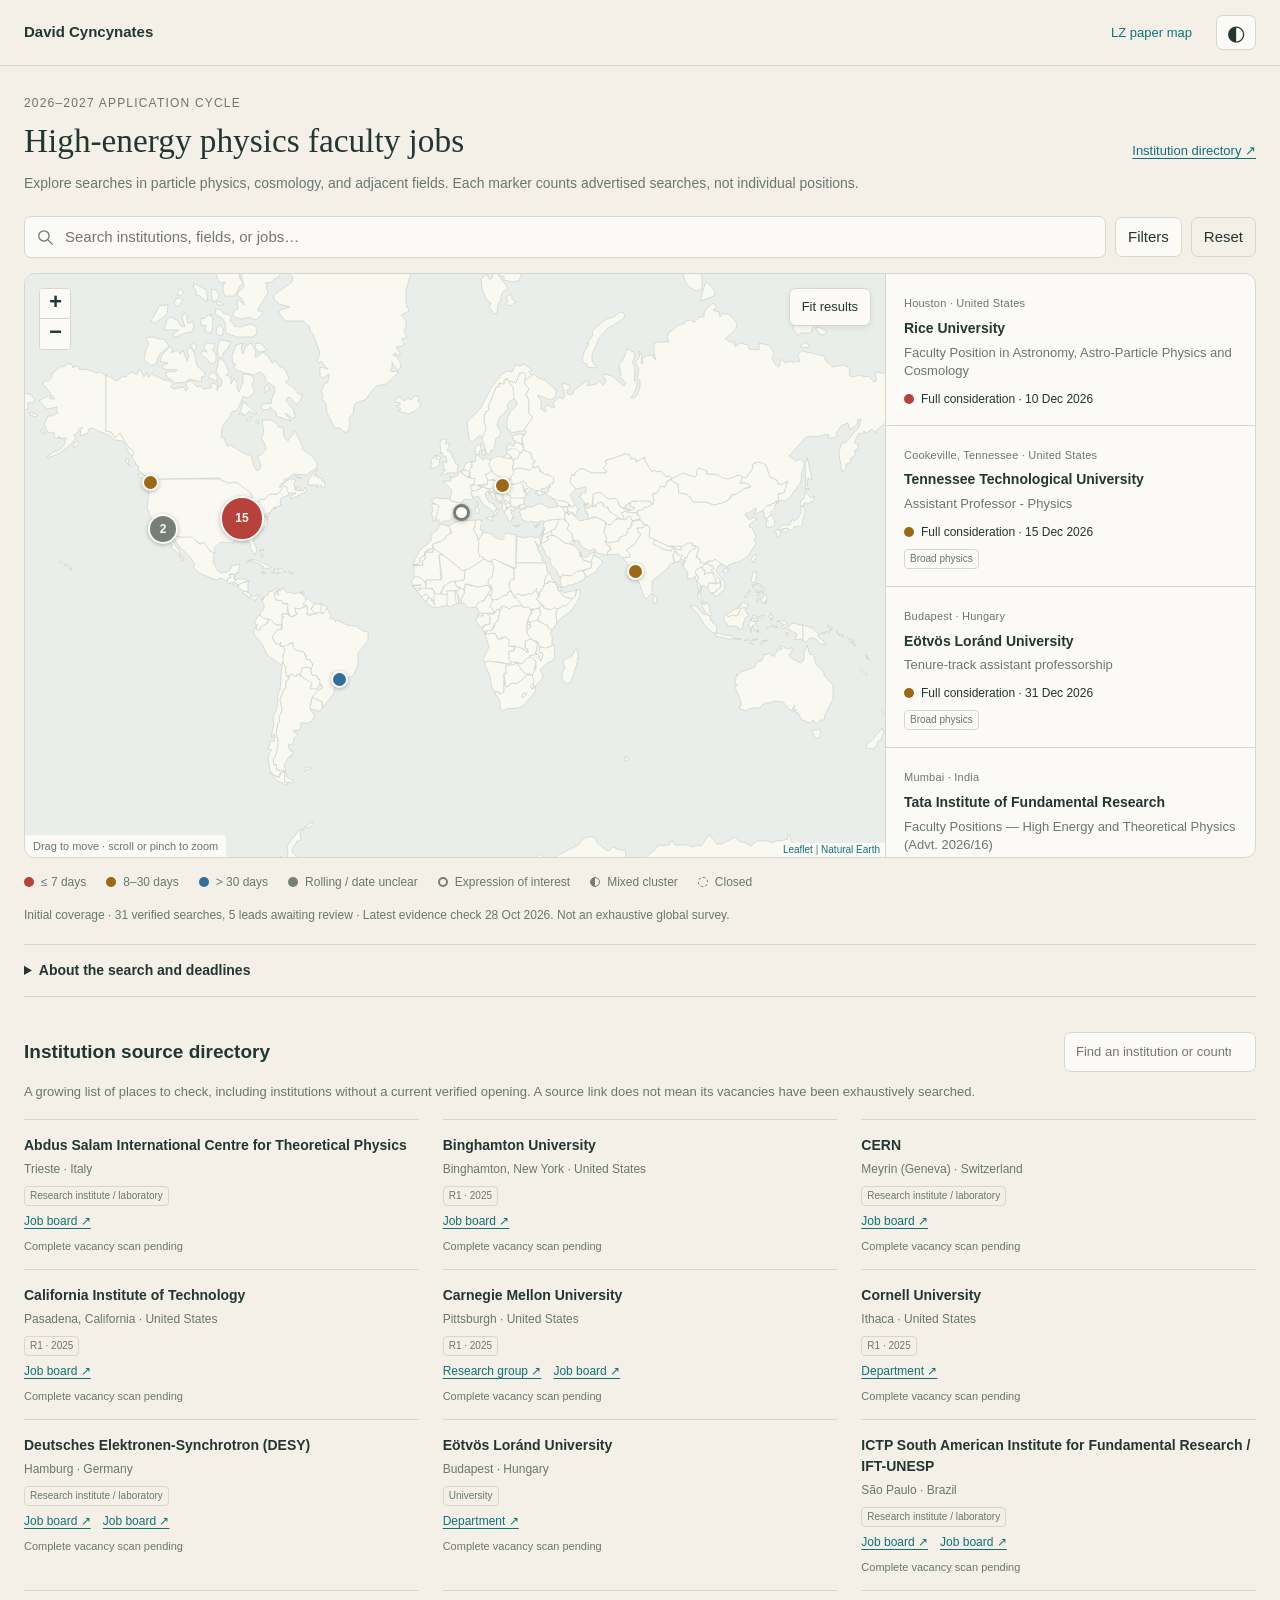
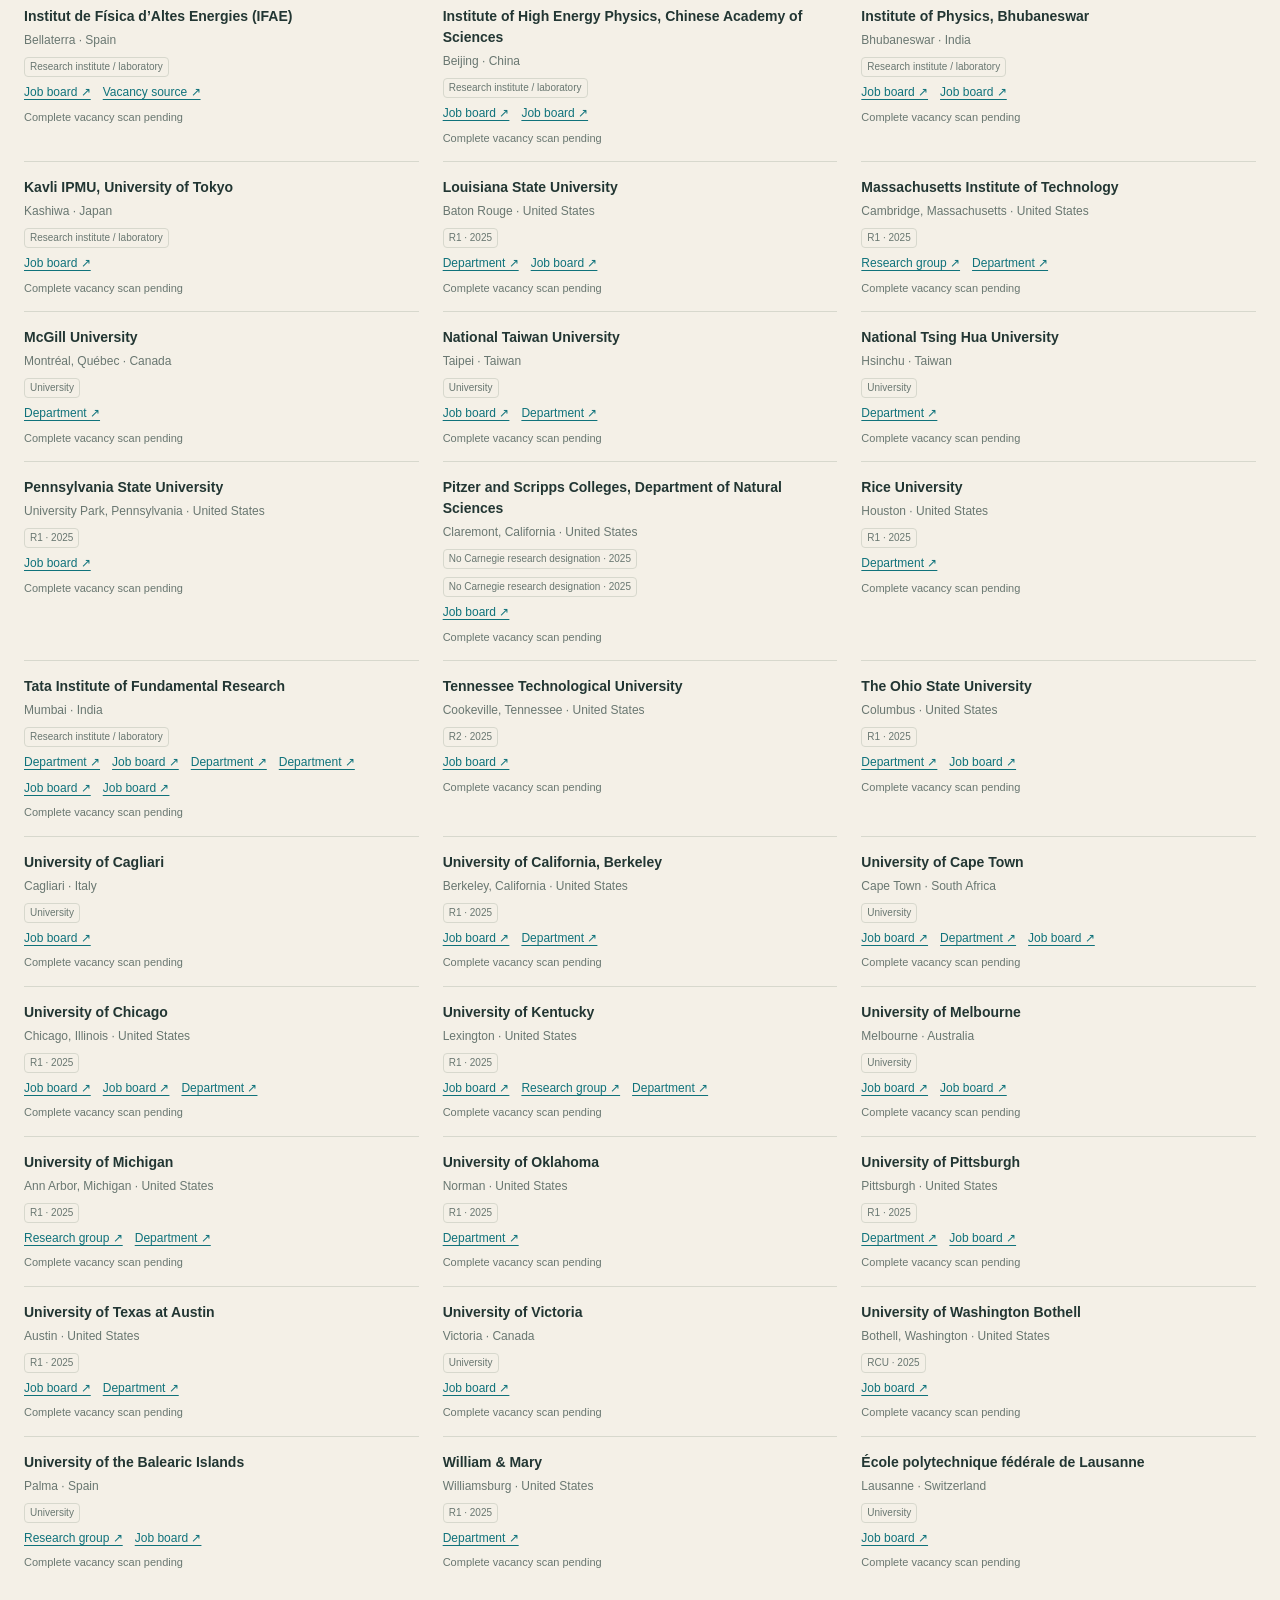
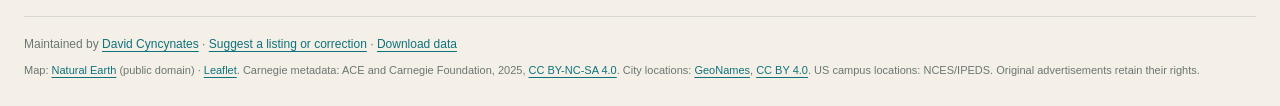
==== commit 62ff3dfb: "Simplify HEP map institution tooltips and sidebar" ====
--- a/hep-jobs/index.html
+++ b/hep-jobs/index.html
@@ -32,11 +32,11 @@
 </form>
 <div class="workspace">
 <section class="map-panel" aria-label="World map of opportunities"><div id="map" aria-label="Job locations. Drag to pan; scroll or pinch to zoom. Keyboard arrows pan; plus and minus zoom." tabindex="0"></div><button id="fit" class="map-fit" title="Show all matching jobs">Fit results</button><div class="map-caption">Drag to move · scroll or pinch to zoom</div></section>
-<section class="results" aria-label="Matching opportunities"><div class="results-header"><div><h2 id="result-count" tabindex="-1" aria-live="polite">Loading opportunities…</h2><p id="result-note">Sorted by next milestone</p></div><button id="clear-region" hidden>All regions</button></div><div id="job-list"><p class="empty">Loading the catalog…</p></div></section>
+<section class="results" aria-label="Matching opportunities"><h2 id="result-count" class="sr-only" tabindex="-1" aria-live="polite">Loading opportunities…</h2><button id="clear-region" hidden>All regions</button><div id="job-list"><p class="empty">Loading the catalog…</p></div></section>
 </div>
 <div class="legend" aria-label="Map legend"><span><i class="dot red"></i>≤ 7 days</span><span><i class="dot amber"></i>8–30 days</span><span><i class="dot blue"></i>&gt; 30 days</span><span><i class="dot neutral"></i>Rolling / date unclear</span><span><i class="dot outline"></i>Expression of interest</span><span><i class="dot mixed"></i>Mixed cluster</span><span><i class="dot archived"></i>Closed</span></div>
 <p class="coverage" id="coverage">Coverage is preliminary. Check the original advertisement before applying.</p>
-<details class="about"><summary>About the search and deadlines</summary><div class="about-grid"><div><h3>What is included</h3><p>Faculty searches and clearly labeled fellowship-hosting expressions of interest from the 2026–2027 application cycle. Explicit HEP and cosmology opportunities are distinguished from broad physics searches and adjacent astrophysics or gravity searches. A hosting offer is not a funded faculty vacancy.</p><h3>How listings are checked</h3><p>Institutional recruitment pages, department pages, national programmes and specialist job boards are used together. Listings link to their evidence and retain a last-checked date. Ambiguous dates, eligibility or cycle information remain in a separate review view. Coverage is still strongest in North America and theory.</p></div><div><h3>How dates work</h3><p>Hard deadlines and confirmed closures remove jobs from the default view. A passed priority or review-start date does not establish closure. Host expressions of interest and national funding deadlines are separate stages; a later national deadline cannot reopen a closed host call.</p><p>Colors refer to the next advertised local milestone, including review dates. Where a submission timezone is absent, the map retains a listing until the stated date has ended everywhere. Always check the advertisement for the exact cutoff.</p><h3>Institution profiles</h3><p>US labels use the official 2025 Carnegie research designations. International profiles describe institution type and do not claim equivalence to R1 or R2. Map coordinates identify the city or campus, not an application office.</p></div></div></details>
+<details class="about"><summary>About the search and deadlines</summary><div class="about-grid"><div><h3>What is included</h3><p>Faculty searches and clearly labeled fellowship-hosting expressions of interest from the 2026–2027 application cycle. Explicit HEP and cosmology opportunities are distinguished from broad physics searches and adjacent astrophysics or gravity searches. A hosting offer is not a funded faculty vacancy.</p><h3>How listings are checked</h3><p>Institutional recruitment pages, department pages, national programmes and specialist job boards are used together. Listings link to their evidence and retain a last-checked date. Ambiguous dates, eligibility or cycle information remain in a separate review view. Coverage is still strongest in North America and theory. A weekly refresh is scheduled for Mondays at 11:00 Europe/Rome.</p></div><div><h3>How dates work</h3><p>Hard deadlines and confirmed closures remove jobs from the default view. A passed priority or review-start date does not establish closure. Host expressions of interest and national funding deadlines are separate stages; a later national deadline cannot reopen a closed host call.</p><p>Colors refer to the next advertised local milestone, including review dates. Where a submission timezone is absent, the map retains a listing until the stated date has ended everywhere. Always check the advertisement for the exact cutoff.</p><h3>Institution profiles</h3><p>US labels use the official 2025 Carnegie research designations. International profiles describe institution type and do not claim equivalence to R1 or R2. Map coordinates identify the city or campus, not an application office.</p></div></div></details>
 <section id="directory"><div class="section-heading"><h2>Institution source directory</h2><label><span class="sr-only">Search source directory</span><input type="search" id="directory-search" placeholder="Find an institution or country…"></label></div><p class="muted">A growing list of places to check, including institutions without a current verified opening. A source link does not mean its vacancies have been exhaustively searched.</p><div id="directory-list"></div></section>
 <footer><p>Maintained by <a href="/">David Cyncynates</a> · <a href="https://github.com/DavidCyncynates/DavidCyncynates.github.io/issues/new?title=HEP%20jobs%3A%20listing%20or%20correction">Suggest a listing or correction</a> · <a href="data/catalog.json">Download data</a></p><p>Map: <a href="https://www.naturalearthdata.com/about/terms-of-use/">Natural Earth</a> (public domain) · <a href="https://leafletjs.com/">Leaflet</a>. Carnegie metadata: ACE and Carnegie Foundation, 2025, <a href="https://creativecommons.org/licenses/by-nc-sa/4.0/">CC BY-NC-SA 4.0</a>. City locations: <a href="https://www.geonames.org/">GeoNames</a>, <a href="https://creativecommons.org/licenses/by/4.0/">CC BY 4.0</a>. US campus locations: NCES/IPEDS. Original advertisements retain their rights.</p></footer>
 </main>
--- a/hep-jobs/styles.css
+++ b/hep-jobs/styles.css
@@ -1,5 +1,13 @@
 :root{--bg:#f4f0e7;--surface:#fbfaf6;--surface-2:#e9e7dc;--text:#223633;--muted:#697771;--accent:#0f727b;--line:#d7d8cd;--ocean:#e9eeeb;--land:#faf9f1;--border:#c7d0c7;--red:#b6423b;--amber:#9c6817;--blue:#316e99;--neutral:#767f77;color-scheme:light;font:15px/1.5 ui-sans-serif,-apple-system,BlinkMacSystemFont,"Segoe UI",sans-serif}
 :root.dark{--bg:#191a18;--surface:#22231f;--surface-2:#30312b;--text:#e8e4dc;--muted:#aaa69d;--accent:#79b2a9;--line:#3e4138;--ocean:#1f2421;--land:#343b33;--border:#535d4f;--red:#ed8d7c;--amber:#e2b56e;--blue:#8dbbd8;--neutral:#a4aaa1;color-scheme:dark}
-*{box-sizing:border-box}body{margin:0;background:var(--bg);color:var(--text)}a{color:var(--accent);text-underline-offset:3px}button,input,select{font:inherit;color:inherit}button,a,input,select,summary{-webkit-tap-highlight-color:transparent}button{cursor:pointer;border:1px solid var(--line);border-radius:7px;background:var(--surface);padding:8px 12px}button:hover{border-color:var(--accent)}button:focus-visible,a:focus-visible,input:focus-visible,select:focus-visible,summary:focus-visible{outline:2px solid var(--accent);outline-offset:3px}input,select{border:1px solid var(--line);border-radius:7px;padding:9px 11px;background:var(--surface);min-width:0}h1,h2,h3,p{margin:0}h1{font-family:"Iowan Old Style",Palatino,Georgia,serif;font-size:clamp(25px,2.6vw,36px);font-weight:500;line-height:1.2}h2{font-size:19px}h3{font-size:16px;margin:16px 0 7px}.site-header{display:flex;align-items:center;justify-content:space-between;padding:15px max(24px,calc((100vw - 1480px)/2));border-bottom:1px solid var(--line)}.home{color:var(--text);text-decoration:none;font-weight:600}.site-header nav{display:flex;gap:24px;align-items:center}.site-header nav a{font-size:13px;text-decoration:none}#theme{font-size:21px;line-height:1;padding:6px 10px}main{max-width:1528px;padding:28px 24px;margin:auto}.heading{display:flex;align-items:end;justify-content:space-between;gap:20px}.eyebrow{font-size:12px;letter-spacing:.1em;text-transform:uppercase;color:var(--muted);margin-bottom:9px}.directory-link{font-size:13px;white-space:nowrap}.intro{color:var(--muted);font-size:14px;margin:12px 0 22px}#filters{display:flex;gap:9px;flex-wrap:wrap;align-items:center;margin-bottom:15px}.search-label{display:flex;flex:1;align-items:center;min-width:180px;position:relative}.search-label svg{position:absolute;width:19px;height:19px;left:12px;fill:none;stroke:var(--muted);stroke-width:1.6}.search-label input{width:100%;padding-left:40px}#filter-count:not(:empty){display:inline-flex;align-items:center;justify-content:center;min-width:19px;height:19px;font-size:11px;background:var(--accent);color:var(--bg);border-radius:50%;margin-left:4px}.quiet{background:transparent}#filter-options{width:100%;display:grid;grid-template-columns:repeat(3,minmax(0,1fr));gap:14px;background:var(--surface);padding:18px;border:1px solid var(--line);border-radius:9px}#filter-options[hidden]{display:none}#filter-options label{font-size:12px;color:var(--muted);display:flex;flex-direction:column;gap:5px}#filter-options select{font-size:14px;color:var(--text)}#filter-options label.check{flex-direction:row;align-items:center;font-size:14px;color:var(--text);gap:9px}.check input{accent-color:var(--accent);width:17px;height:17px}.workspace{height:clamp(470px,65vh,780px);display:grid;grid-template-columns:minmax(0,1fr) 370px;border:1px solid var(--line);border-radius:11px;overflow:hidden;background:var(--surface)}.map-panel{position:relative;min-width:0;isolation:isolate}#map{height:100%;width:100%;background:var(--ocean);font-family:inherit;touch-action:none}.map-fit{position:absolute;top:14px;right:14px;z-index:500;box-shadow:0 2px 6px #0001;font-size:13px}.map-caption{position:absolute;bottom:24px;left:12px;z-index:400;font-size:11px;color:var(--muted);background:var(--surface);padding:3px 8px;border-radius:4px;pointer-events:none}.results{min-height:0;display:flex;flex-direction:column;border-left:1px solid var(--line)}.results-header{padding:17px 18px;border-bottom:1px solid var(--line);display:flex;align-items:center;justify-content:space-between;gap:8px}.results-header h2{font-size:17px}.results-header p{font-size:12px;color:var(--muted);margin-top:4px}.results-header button{font-size:12px;padding:5px 8px}#job-list{overflow:auto;overscroll-behavior:contain;flex:1}.job-card{display:block;width:100%;border:0;border-bottom:1px solid var(--line);border-radius:0;background:transparent;text-align:left;padding:17px 18px}.job-card:hover,.job-card:focus-visible{background:var(--surface-2)}.job-card strong{display:block;font-size:14px;font-weight:650;line-height:1.4;margin:5px 0}.job-card .title{font-size:13px;line-height:1.4;color:var(--muted);display:block}.job-card .place{font-size:11px;color:var(--muted);letter-spacing:.02em}.job-card .date{font-size:12px;display:flex;align-items:center;gap:7px;margin-top:10px}.badge{display:inline-block;font-size:10px;line-height:1.4;border:1px solid var(--line);border-radius:4px;padding:2px 5px;color:var(--muted);margin:8px 4px 0 0}.empty{padding:30px 20px;color:var(--muted)}.legend{display:flex;flex-wrap:wrap;gap:10px 20px;font-size:12px;color:var(--muted);padding:15px 0 7px}.legend span{display:flex;align-items:center;gap:7px}.dot{display:inline-block;width:10px;height:10px;min-width:10px;border-radius:50%;background:currentColor;color:var(--neutral)}.red{color:var(--red)}.amber{color:var(--amber)}.blue{color:var(--blue)}.neutral{color:var(--neutral)}.outline{background:transparent;border:2px solid currentColor}.mixed{background:linear-gradient(90deg,currentColor 50%,transparent 50%);border:1px solid currentColor}.archived{background:transparent;border:1px dashed currentColor}.coverage{font-size:12px;color:var(--muted);margin:8px 0 20px}.about{border-top:1px solid var(--line);border-bottom:1px solid var(--line);padding:15px 0}.about summary{cursor:pointer;font-size:14px;font-weight:600}.about-grid{display:grid;grid-template-columns:1fr 1fr;gap:35px;padding:0 0 8px}.about p{font-size:13px;color:var(--muted);margin:8px 0}#directory{margin-top:35px;scroll-margin-top:20px}.section-heading{display:flex;justify-content:space-between;align-items:center;gap:20px}.section-heading input{max-width:330px;width:100%;font-size:13px}.muted{color:var(--muted);font-size:13px;margin:10px 0 18px}#directory-list{display:grid;grid-template-columns:repeat(3,minmax(0,1fr));gap:0 24px}.institution{padding:15px 0;border-top:1px solid var(--line)}.institution h3{font-size:14px;margin:0 0 4px}.institution p,.institution a{font-size:12px}.institution p{color:var(--muted)}.institution a{display:inline-block;margin:6px 12px 0 0}.institution .source-status{font-size:11px;margin-top:6px}footer{border-top:1px solid var(--line);margin-top:30px;padding-top:18px;color:var(--muted);font-size:12px}footer p+p{margin-top:9px;font-size:11px}.sr-only{position:absolute;width:1px;height:1px;padding:0;overflow:hidden;clip:rect(0,0,0,0);white-space:nowrap;border:0}dialog{color:var(--text);background:var(--surface);border:1px solid var(--line);border-radius:12px;padding:30px;width:min(620px,calc(100vw - 24px));max-height:calc(100dvh - 36px);box-shadow:0 20px 80px #0004}dialog::backdrop{background:#0006}.close{float:right;margin:-15px -15px 8px 12px;font-size:25px;line-height:1;padding:5px 9px}.detail-title{font:500 25px/1.2 "Iowan Old Style",Palatino,Georgia,serif;margin:8px 0 10px}.detail-job{font-size:16px;line-height:1.4}.detail-summary{font-size:14px;margin:18px 0}.advert-link{display:inline-block;margin:18px 0 0;padding:9px 14px;background:var(--accent);color:var(--bg);border-radius:6px;text-decoration:none;font-weight:600;font-size:14px}.detail-section{border-top:1px solid var(--line);margin-top:19px;padding-top:14px;font-size:13px}.detail-section h3{margin:0 0 9px}.detail-section ul{padding-left:20px}.detail-section li{margin:10px 0}.detail-section p{margin:8px 0}.detail-section .muted{margin:6px 0}.detail-source{overflow-wrap:anywhere}.warning{border-left:3px solid var(--amber);padding:7px 12px;background:var(--surface-2);font-size:13px;margin:12px 0}.map-marker{background:none;border:0}.marker-dot{border-radius:50%;border:2px solid var(--surface);box-shadow:0 1px 4px #0004;display:flex;align-items:center;justify-content:center;width:100%;height:100%;background:currentColor;font-weight:700;font-size:12px}.marker-dot span{color:var(--surface)}.marker-dot.eoi{background:var(--surface);border:3px solid currentColor}.marker-dot.eoi span{color:currentColor}.marker-dot.mixed-kind{background:linear-gradient(90deg,currentColor 50%,var(--surface) 50%);border:2px solid currentColor}.marker-dot.mixed-kind span{background:var(--surface);color:currentColor;border-radius:50%;padding:0 4px}.marker-dot.is-closed{background:var(--surface);border:2px dashed var(--neutral);color:var(--neutral)}.marker-dot.is-closed span{color:var(--neutral)}.marker-dot.is-review{border-style:dotted}.map-marker:focus-visible{outline:3px solid var(--text);outline-offset:4px;border-radius:50%}.leaflet-control-zoom{border:1px solid var(--line)!important;box-shadow:none!important;margin:14px!important}.leaflet-control-zoom a{background:var(--surface)!important;color:var(--text)!important;border-color:var(--line)!important}.leaflet-control-attribution{background:var(--surface)!important;color:var(--muted)!important;font-size:10px!important}.leaflet-control-attribution a{color:var(--accent)!important}.leaflet-tooltip{background:var(--surface);color:var(--text);border:1px solid var(--line);box-shadow:0 3px 12px #0002;font:12px/1.4 inherit;max-width:260px;white-space:normal}.leaflet-tooltip::before{display:none}.map-error{position:absolute;top:70px;left:20px;right:20px;z-index:500;background:var(--surface);padding:12px;border:1px solid var(--line);border-radius:6px}
+*{box-sizing:border-box}body{margin:0;background:var(--bg);color:var(--text)}a{color:var(--accent);text-underline-offset:3px}button,input,select{font:inherit;color:inherit}button,a,input,select,summary{-webkit-tap-highlight-color:transparent}button{cursor:pointer;border:1px solid var(--line);border-radius:7px;background:var(--surface);padding:8px 12px}button:hover{border-color:var(--accent)}button:focus-visible,a:focus-visible,input:focus-visible,select:focus-visible,summary:focus-visible{outline:2px solid var(--accent);outline-offset:3px}input,select{border:1px solid var(--line);border-radius:7px;padding:9px 11px;background:var(--surface);min-width:0}h1,h2,h3,p{margin:0}h1{font-family:"Iowan Old Style",Palatino,Georgia,serif;font-size:clamp(25px,2.6vw,36px);font-weight:500;line-height:1.2}h2{font-size:19px}h3{font-size:16px;margin:16px 0 7px}.site-header{display:flex;align-items:center;justify-content:space-between;padding:15px max(24px,calc((100vw - 1480px)/2));border-bottom:1px solid var(--line)}.home{color:var(--text);text-decoration:none;font-weight:600}.site-header nav{display:flex;gap:24px;align-items:center}.site-header nav a{font-size:13px;text-decoration:none}#theme{font-size:21px;line-height:1;padding:6px 10px}main{max-width:1528px;padding:28px 24px;margin:auto}.heading{display:flex;align-items:end;justify-content:space-between;gap:20px}.eyebrow{font-size:12px;letter-spacing:.1em;text-transform:uppercase;color:var(--muted);margin-bottom:9px}.directory-link{font-size:13px;white-space:nowrap}.intro{color:var(--muted);font-size:14px;margin:12px 0 22px}#filters{display:flex;gap:9px;flex-wrap:wrap;align-items:center;margin-bottom:15px}.search-label{display:flex;flex:1;align-items:center;min-width:180px;position:relative}.search-label svg{position:absolute;width:19px;height:19px;left:12px;fill:none;stroke:var(--muted);stroke-width:1.6}.search-label input{width:100%;padding-left:40px}#filter-count:not(:empty){display:inline-flex;align-items:center;justify-content:center;min-width:19px;height:19px;font-size:11px;background:var(--accent);color:var(--bg);border-radius:50%;margin-left:4px}.quiet{background:transparent}#filter-options{width:100%;display:grid;grid-template-columns:repeat(3,minmax(0,1fr));gap:14px;background:var(--surface);padding:18px;border:1px solid var(--line);border-radius:9px}#filter-options[hidden]{display:none}#filter-options label{font-size:12px;color:var(--muted);display:flex;flex-direction:column;gap:5px}#filter-options select{font-size:14px;color:var(--text)}#filter-options label.check{flex-direction:row;align-items:center;font-size:14px;color:var(--text);gap:9px}.check input{accent-color:var(--accent);width:17px;height:17px}.workspace{height:clamp(470px,65vh,780px);display:grid;grid-template-columns:minmax(0,1fr) 370px;border:1px solid var(--line);border-radius:11px;overflow:hidden;background:var(--surface)}.map-panel{position:relative;min-width:0;isolation:isolate}#map{height:100%;width:100%;background:var(--ocean);font-family:inherit;touch-action:none}.map-fit{position:absolute;top:14px;right:14px;z-index:500;box-shadow:0 2px 6px #0001;font-size:13px}.map-caption{position:absolute;bottom:0;left:0;z-index:400;font-size:11px;color:var(--muted);background:var(--surface);padding:3px 8px;border-radius:0 4px 0 0;max-width:calc(100% - 120px);pointer-events:none}.results{min-height:0;display:flex;flex-direction:column;border-left:1px solid var(--line)}.results>#clear-region{align-self:flex-end;margin:10px 14px;font-size:12px;padding:5px 8px}#job-list{overflow:auto;overscroll-behavior:contain;flex:1}.job-card{display:block;width:100%;border:0;border-bottom:1px solid var(--line);border-radius:0;background:transparent;text-align:left;padding:17px 18px}.job-card:hover,.job-card:focus-visible{background:var(--surface-2)}.job-card strong{display:block;font-size:14px;font-weight:650;line-height:1.4;margin:5px 0}.job-card .title{font-size:13px;line-height:1.4;color:var(--muted);display:block}.job-card .place{font-size:11px;color:var(--muted);letter-spacing:.02em}.job-card .date{font-size:12px;display:flex;align-items:center;gap:7px;margin-top:10px}.badge{display:inline-block;font-size:10px;line-height:1.4;border:1px solid var(--line);border-radius:4px;padding:2px 5px;color:var(--muted);margin:8px 4px 0 0}.empty{padding:30px 20px;color:var(--muted)}.legend{display:flex;flex-wrap:wrap;gap:10px 20px;font-size:12px;color:var(--muted);padding:15px 0 7px}.legend span{display:flex;align-items:center;gap:7px}.dot{display:inline-block;width:10px;height:10px;min-width:10px;border-radius:50%;background:currentColor;color:var(--neutral)}.red{color:var(--red)}.amber{color:var(--amber)}.blue{color:var(--blue)}.neutral{color:var(--neutral)}.outline{background:transparent;border:2px solid currentColor}.mixed{background:linear-gradient(90deg,currentColor 50%,transparent 50%);border:1px solid currentColor}.archived{background:transparent;border:1px dashed currentColor}.coverage{font-size:12px;color:var(--muted);margin:8px 0 20px}.about{border-top:1px solid var(--line);border-bottom:1px solid var(--line);padding:15px 0}.about summary{cursor:pointer;font-size:14px;font-weight:600}.about-grid{display:grid;grid-template-columns:1fr 1fr;gap:35px;padding:0 0 8px}.about p{font-size:13px;color:var(--muted);margin:8px 0}#directory{margin-top:35px;scroll-margin-top:20px}.section-heading{display:flex;justify-content:space-between;align-items:center;gap:20px}.section-heading input{max-width:330px;width:100%;font-size:13px}.muted{color:var(--muted);font-size:13px;margin:10px 0 18px}#directory-list{display:grid;grid-template-columns:repeat(3,minmax(0,1fr));gap:0 24px}.institution{padding:15px 0;border-top:1px solid var(--line)}.institution h3{font-size:14px;margin:0 0 4px}.institution p,.institution a{font-size:12px}.institution p{color:var(--muted)}.institution a{display:inline-block;margin:6px 12px 0 0}.institution .source-status{font-size:11px;margin-top:6px}footer{border-top:1px solid var(--line);margin-top:30px;padding-top:18px;color:var(--muted);font-size:12px}footer p+p{margin-top:9px;font-size:11px}.sr-only{position:absolute;width:1px;height:1px;padding:0;overflow:hidden;clip:rect(0,0,0,0);white-space:nowrap;border:0}dialog{color:var(--text);background:var(--surface);border:1px solid var(--line);border-radius:12px;padding:30px;width:min(620px,calc(100vw - 24px));max-height:calc(100dvh - 36px);box-shadow:0 20px 80px #0004}dialog::backdrop{background:#0006}.close{float:right;margin:-15px -15px 8px 12px;font-size:25px;line-height:1;padding:5px 9px}.detail-title{font:500 25px/1.2 "Iowan Old Style",Palatino,Georgia,serif;margin:8px 0 10px}.detail-job{font-size:16px;line-height:1.4}.detail-summary{font-size:14px;margin:18px 0}.advert-link{display:inline-block;margin:18px 0 0;padding:9px 14px;background:var(--accent);color:var(--bg);border-radius:6px;text-decoration:none;font-weight:600;font-size:14px}.detail-section{border-top:1px solid var(--line);margin-top:19px;padding-top:14px;font-size:13px}.detail-section h3{margin:0 0 9px}.detail-section ul{padding-left:20px}.detail-section li{margin:10px 0}.detail-section p{margin:8px 0}.detail-section .muted{margin:6px 0}.detail-source{overflow-wrap:anywhere}.warning{border-left:3px solid var(--amber);padding:7px 12px;background:var(--surface-2);font-size:13px;margin:12px 0}.map-marker{background:none;border:0}.marker-dot{border-radius:50%;border:2px solid var(--surface);box-shadow:0 1px 4px #0004;display:flex;align-items:center;justify-content:center;width:100%;height:100%;background:currentColor;font-weight:700;font-size:12px}.marker-dot span{color:var(--surface)}.marker-dot.eoi{background:var(--surface);border:3px solid currentColor}.marker-dot.eoi span{color:currentColor}.marker-dot.mixed-kind{background:linear-gradient(90deg,currentColor 50%,var(--surface) 50%);border:2px solid currentColor}.marker-dot.mixed-kind span{background:var(--surface);color:currentColor;border-radius:50%;padding:0 4px}.marker-dot.is-closed{background:var(--surface);border:2px dashed var(--neutral);color:var(--neutral)}.marker-dot.is-closed span{color:var(--neutral)}.marker-dot.is-review{border-style:dotted}.map-marker:focus-visible{outline:3px solid var(--text);outline-offset:4px;border-radius:50%}.leaflet-control-zoom{border:1px solid var(--line)!important;box-shadow:none!important;margin:14px!important}.leaflet-control-zoom a{background:var(--surface)!important;color:var(--text)!important;border-color:var(--line)!important}.leaflet-control-attribution{background:var(--surface)!important;color:var(--muted)!important;font-size:10px!important}.leaflet-control-attribution a{color:var(--accent)!important}.leaflet-tooltip{background:var(--surface);color:var(--text);border:1px solid var(--line);box-shadow:0 3px 12px #0002;font-family:inherit;font-size:12px;line-height:1.4;white-space:normal}.leaflet-tooltip::before{display:none}.map-error{position:absolute;top:70px;left:20px;right:20px;z-index:500;background:var(--surface);padding:12px;border:1px solid var(--line);border-radius:6px}
 @media(min-width:1600px){.workspace{grid-template-columns:minmax(0,1fr) 400px}}@media(max-width:900px){.workspace{grid-template-columns:minmax(0,1fr) 310px}#directory-list{grid-template-columns:1fr 1fr}.intro{max-width:650px}}@media(max-width:680px){.site-header{padding:12px 16px}.site-header nav{gap:13px}.site-header nav a{font-size:11px}main{padding:22px 14px}.heading{align-items:start;flex-direction:column;gap:9px}.directory-link{font-size:12px}.intro{font-size:13px;margin-bottom:17px}#filters{gap:6px}#filters>button{font-size:13px;padding:9px}#filter-options{grid-template-columns:1fr 1fr;padding:13px;gap:12px}#filter-options select{font-size:13px;width:100%}.workspace{display:flex;flex-direction:column;height:auto}.map-panel{height:49svh;min-height:300px}.results{border-left:0;border-top:1px solid var(--line);max-height:60svh;min-height:210px}#job-list{max-height:49svh}.legend{gap:8px 15px;font-size:11px}.about-grid{grid-template-columns:1fr;gap:4px}#directory-list{grid-template-columns:1fr}.section-heading{align-items:stretch;flex-direction:column;gap:11px}.section-heading input{max-width:none}.map-caption{font-size:10px}dialog{padding:25px 20px}.close{margin:-12px -7px 7px 10px}.coverage{font-size:11px}}
 @media(prefers-reduced-motion:reduce){*{scroll-behavior:auto!important;transition:none!important;animation:none!important}}
+
+/* Keep the full low-resolution coastline available during continuous zoom-out.
+   The map container still clips everything to its viewport. */
+#map .leaflet-overlay-pane svg{overflow:visible}
+#map.smooth-wheel-zoom .leaflet-tooltip-pane{visibility:hidden}
+
+.institution-tooltip{width:var(--tooltip-width,220px);padding:9px 12px;overflow-wrap:anywhere}
+.map-institutions{display:grid;gap:5px}
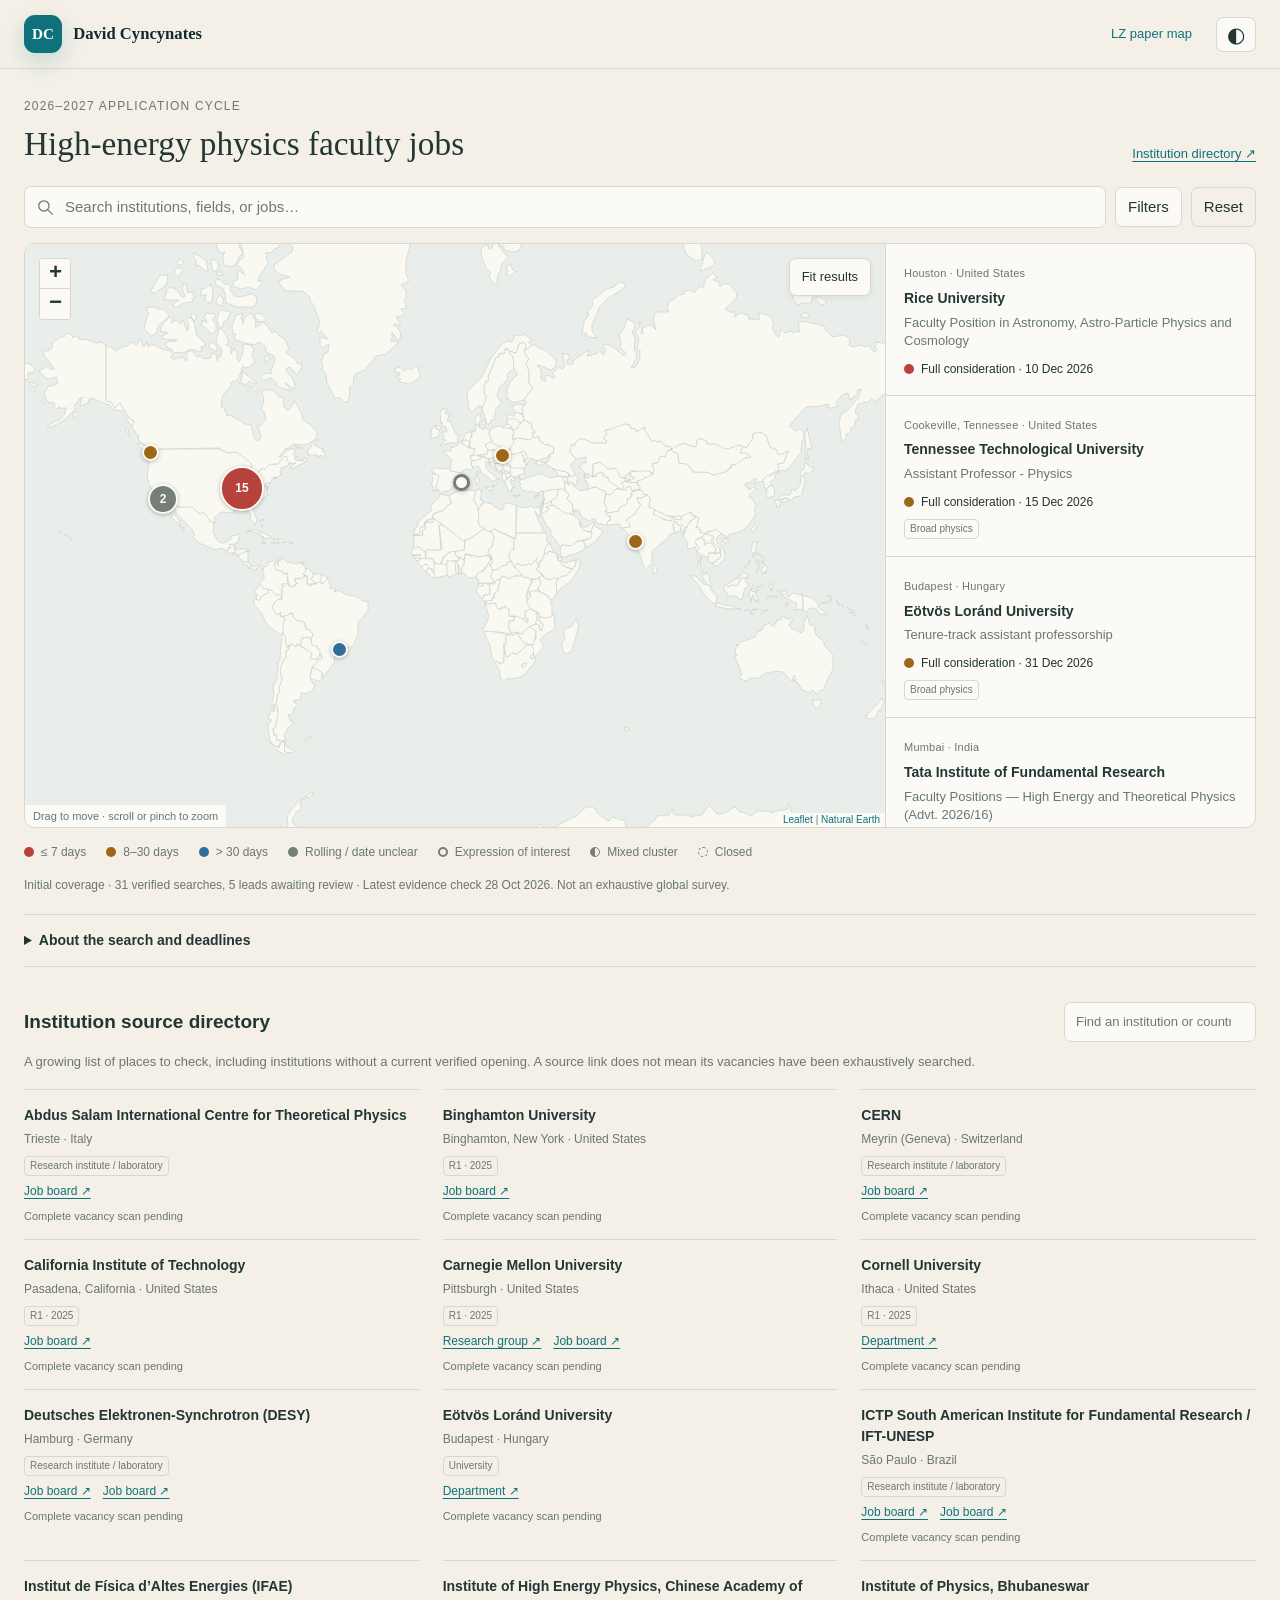
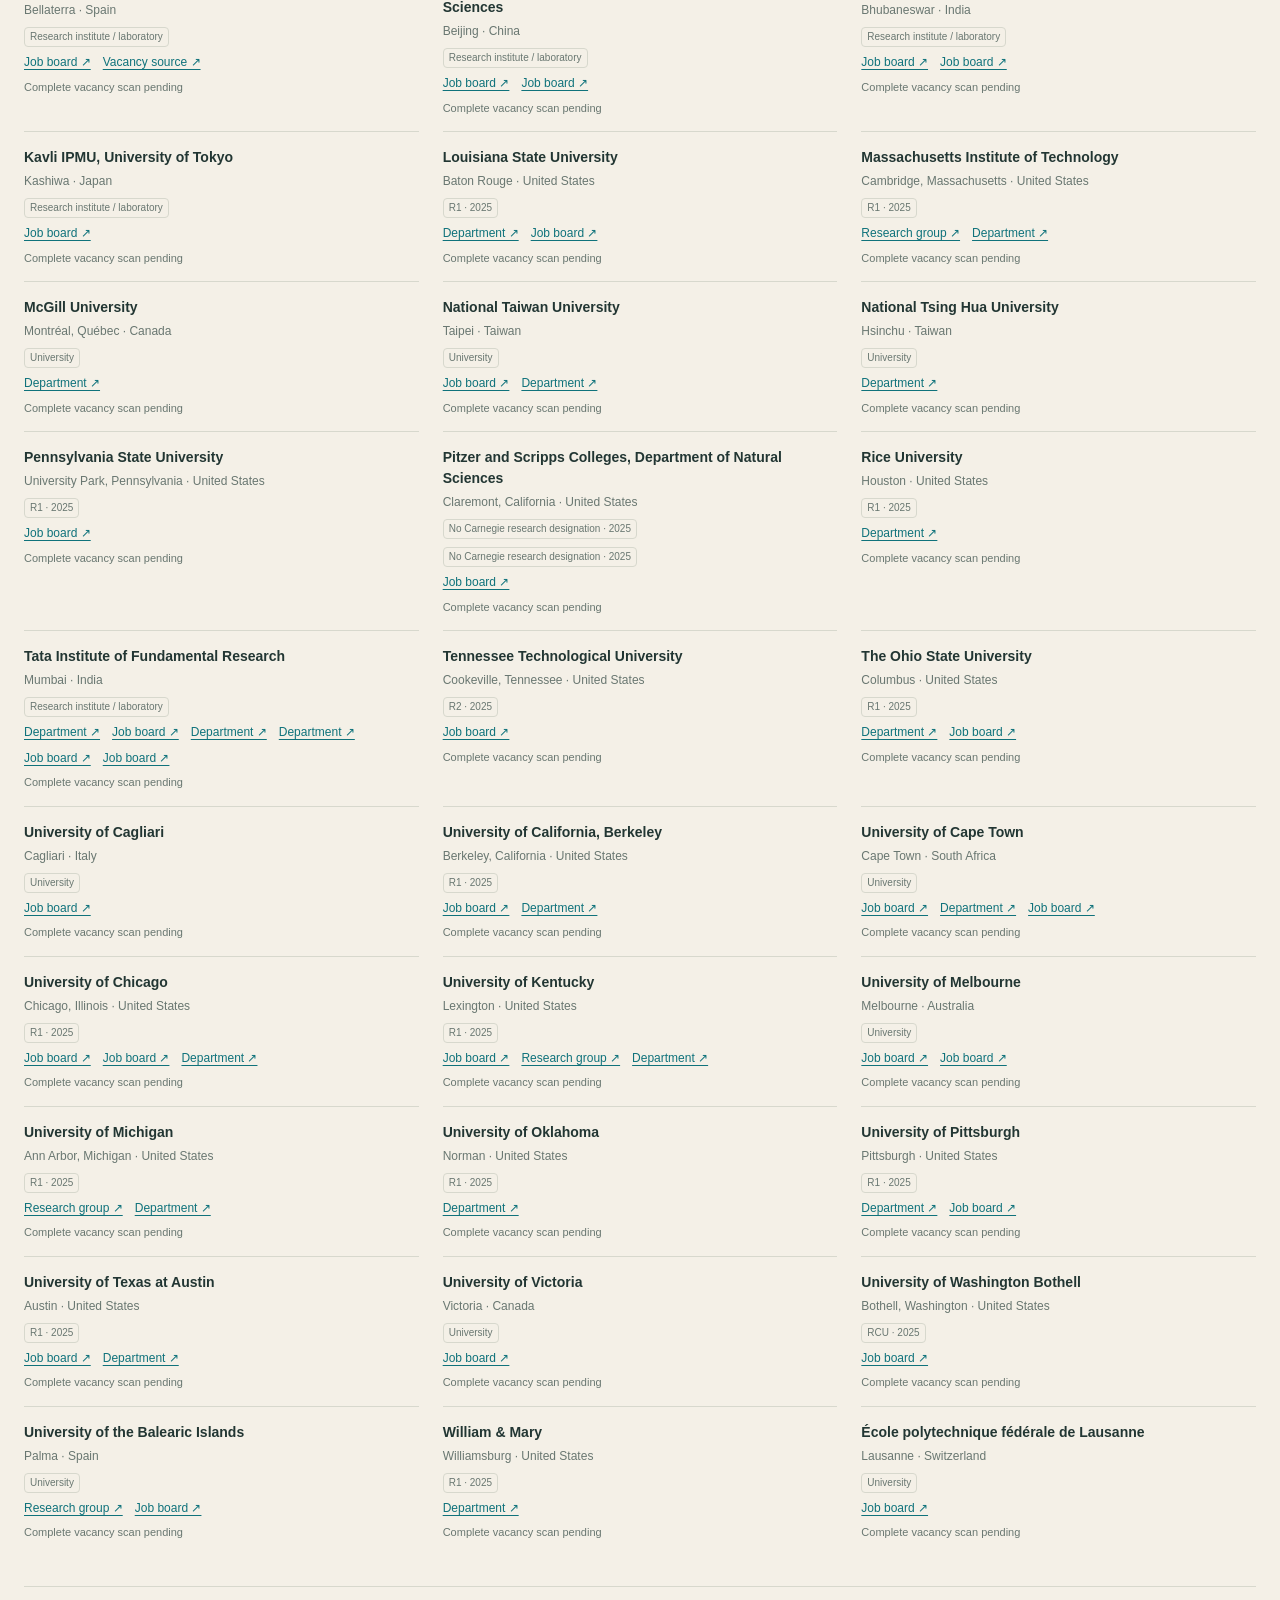
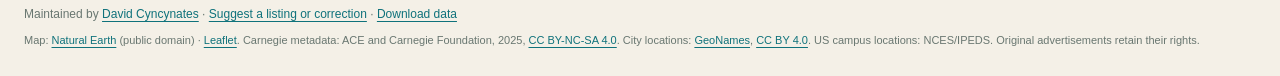
==== commit b9cc4bc4: "Match homepage branding and simplify the jobs header" ====
--- a/hep-jobs/index.html
+++ b/hep-jobs/index.html
@@ -4,6 +4,7 @@
 <meta charset="utf-8"><meta name="viewport" content="width=device-width,initial-scale=1">
 <title>HEP Faculty Job Map · 2026–2027</title>
 <meta name="description" content="A world map of high-energy physics faculty searches for the 2026–2027 application cycle. Compare deadlines, research areas, and expressions of interest, with links to original advertisements.">
+<link rel="icon" href="data:image/svg+xml,<svg xmlns=%22http://www.w3.org/2000/svg%22 viewBox=%220 0 100 100%22><rect width=%22100%22 height=%22100%22 rx=%2222%22 fill=%22%230f727b%22/><text x=%2250%22 y=%2265%22 text-anchor=%22middle%22 font-size=%2252%22 font-family=%22Georgia,serif%22 fill=%22white%22>DC</text></svg>">
 <link rel="canonical" href="https://davidcyncynates.github.io/hep-jobs/">
 <meta property="og:title" content="HEP Faculty Job Map · 2026–2027"><meta property="og:description" content="Explore faculty opportunities in high-energy physics, cosmology and adjacent fields by location and deadline."><meta property="og:type" content="website"><meta property="og:url" content="https://davidcyncynates.github.io/hep-jobs/">
 <meta name="theme-color" content="#f4f0e7">
@@ -12,10 +13,9 @@
 <script src="vendor/leaflet/leaflet.js" defer></script><script type="module" src="app.js"></script>
 </head>
 <body>
-<header class="site-header"><a href="/" class="home">David Cyncynates</a><nav aria-label="Site"><a href="/lz-paper-map/">LZ paper map</a><button id="theme" aria-label="Switch color theme" title="Switch color theme">◐</button></nav></header>
+<header class="site-header"><a href="/" class="home" aria-label="David Cyncynates home"><span class="brand-mark" aria-hidden="true">DC</span><span>David Cyncynates</span></a><nav aria-label="Site"><a href="/lz-paper-map/">LZ paper map</a><button id="theme" aria-label="Switch color theme" title="Switch color theme">◐</button></nav></header>
 <main>
 <div class="heading"><div><p class="eyebrow">2026–2027 application cycle</p><h1>High-energy physics faculty jobs</h1></div><a href="#directory" class="directory-link">Institution directory ↗</a></div>
-<p class="intro">Explore searches in particle physics, cosmology, and adjacent fields. Each marker counts advertised searches, not individual positions.</p>
 <form id="filters" role="search" aria-label="Filter opportunities">
 <label class="search-label"><span class="sr-only">Search jobs, institutions or fields</span><svg viewBox="0 0 24 24" aria-hidden="true"><circle cx="10" cy="10" r="6.5"/><path d="m15 15 6 6"/></svg><input id="search" type="search" placeholder="Search institutions, fields, or jobs…" autocomplete="off"></label>
 <button type="button" id="filter-toggle" aria-expanded="false" aria-controls="filter-options">Filters <span id="filter-count"></span></button>
--- a/hep-jobs/styles.css
+++ b/hep-jobs/styles.css
@@ -1,7 +1,7 @@
-:root{--bg:#f4f0e7;--surface:#fbfaf6;--surface-2:#e9e7dc;--text:#223633;--muted:#697771;--accent:#0f727b;--line:#d7d8cd;--ocean:#e9eeeb;--land:#faf9f1;--border:#c7d0c7;--red:#b6423b;--amber:#9c6817;--blue:#316e99;--neutral:#767f77;color-scheme:light;font:15px/1.5 ui-sans-serif,-apple-system,BlinkMacSystemFont,"Segoe UI",sans-serif}
-:root.dark{--bg:#191a18;--surface:#22231f;--surface-2:#30312b;--text:#e8e4dc;--muted:#aaa69d;--accent:#79b2a9;--line:#3e4138;--ocean:#1f2421;--land:#343b33;--border:#535d4f;--red:#ed8d7c;--amber:#e2b56e;--blue:#8dbbd8;--neutral:#a4aaa1;color-scheme:dark}
-*{box-sizing:border-box}body{margin:0;background:var(--bg);color:var(--text)}a{color:var(--accent);text-underline-offset:3px}button,input,select{font:inherit;color:inherit}button,a,input,select,summary{-webkit-tap-highlight-color:transparent}button{cursor:pointer;border:1px solid var(--line);border-radius:7px;background:var(--surface);padding:8px 12px}button:hover{border-color:var(--accent)}button:focus-visible,a:focus-visible,input:focus-visible,select:focus-visible,summary:focus-visible{outline:2px solid var(--accent);outline-offset:3px}input,select{border:1px solid var(--line);border-radius:7px;padding:9px 11px;background:var(--surface);min-width:0}h1,h2,h3,p{margin:0}h1{font-family:"Iowan Old Style",Palatino,Georgia,serif;font-size:clamp(25px,2.6vw,36px);font-weight:500;line-height:1.2}h2{font-size:19px}h3{font-size:16px;margin:16px 0 7px}.site-header{display:flex;align-items:center;justify-content:space-between;padding:15px max(24px,calc((100vw - 1480px)/2));border-bottom:1px solid var(--line)}.home{color:var(--text);text-decoration:none;font-weight:600}.site-header nav{display:flex;gap:24px;align-items:center}.site-header nav a{font-size:13px;text-decoration:none}#theme{font-size:21px;line-height:1;padding:6px 10px}main{max-width:1528px;padding:28px 24px;margin:auto}.heading{display:flex;align-items:end;justify-content:space-between;gap:20px}.eyebrow{font-size:12px;letter-spacing:.1em;text-transform:uppercase;color:var(--muted);margin-bottom:9px}.directory-link{font-size:13px;white-space:nowrap}.intro{color:var(--muted);font-size:14px;margin:12px 0 22px}#filters{display:flex;gap:9px;flex-wrap:wrap;align-items:center;margin-bottom:15px}.search-label{display:flex;flex:1;align-items:center;min-width:180px;position:relative}.search-label svg{position:absolute;width:19px;height:19px;left:12px;fill:none;stroke:var(--muted);stroke-width:1.6}.search-label input{width:100%;padding-left:40px}#filter-count:not(:empty){display:inline-flex;align-items:center;justify-content:center;min-width:19px;height:19px;font-size:11px;background:var(--accent);color:var(--bg);border-radius:50%;margin-left:4px}.quiet{background:transparent}#filter-options{width:100%;display:grid;grid-template-columns:repeat(3,minmax(0,1fr));gap:14px;background:var(--surface);padding:18px;border:1px solid var(--line);border-radius:9px}#filter-options[hidden]{display:none}#filter-options label{font-size:12px;color:var(--muted);display:flex;flex-direction:column;gap:5px}#filter-options select{font-size:14px;color:var(--text)}#filter-options label.check{flex-direction:row;align-items:center;font-size:14px;color:var(--text);gap:9px}.check input{accent-color:var(--accent);width:17px;height:17px}.workspace{height:clamp(470px,65vh,780px);display:grid;grid-template-columns:minmax(0,1fr) 370px;border:1px solid var(--line);border-radius:11px;overflow:hidden;background:var(--surface)}.map-panel{position:relative;min-width:0;isolation:isolate}#map{height:100%;width:100%;background:var(--ocean);font-family:inherit;touch-action:none}.map-fit{position:absolute;top:14px;right:14px;z-index:500;box-shadow:0 2px 6px #0001;font-size:13px}.map-caption{position:absolute;bottom:0;left:0;z-index:400;font-size:11px;color:var(--muted);background:var(--surface);padding:3px 8px;border-radius:0 4px 0 0;max-width:calc(100% - 120px);pointer-events:none}.results{min-height:0;display:flex;flex-direction:column;border-left:1px solid var(--line)}.results>#clear-region{align-self:flex-end;margin:10px 14px;font-size:12px;padding:5px 8px}#job-list{overflow:auto;overscroll-behavior:contain;flex:1}.job-card{display:block;width:100%;border:0;border-bottom:1px solid var(--line);border-radius:0;background:transparent;text-align:left;padding:17px 18px}.job-card:hover,.job-card:focus-visible{background:var(--surface-2)}.job-card strong{display:block;font-size:14px;font-weight:650;line-height:1.4;margin:5px 0}.job-card .title{font-size:13px;line-height:1.4;color:var(--muted);display:block}.job-card .place{font-size:11px;color:var(--muted);letter-spacing:.02em}.job-card .date{font-size:12px;display:flex;align-items:center;gap:7px;margin-top:10px}.badge{display:inline-block;font-size:10px;line-height:1.4;border:1px solid var(--line);border-radius:4px;padding:2px 5px;color:var(--muted);margin:8px 4px 0 0}.empty{padding:30px 20px;color:var(--muted)}.legend{display:flex;flex-wrap:wrap;gap:10px 20px;font-size:12px;color:var(--muted);padding:15px 0 7px}.legend span{display:flex;align-items:center;gap:7px}.dot{display:inline-block;width:10px;height:10px;min-width:10px;border-radius:50%;background:currentColor;color:var(--neutral)}.red{color:var(--red)}.amber{color:var(--amber)}.blue{color:var(--blue)}.neutral{color:var(--neutral)}.outline{background:transparent;border:2px solid currentColor}.mixed{background:linear-gradient(90deg,currentColor 50%,transparent 50%);border:1px solid currentColor}.archived{background:transparent;border:1px dashed currentColor}.coverage{font-size:12px;color:var(--muted);margin:8px 0 20px}.about{border-top:1px solid var(--line);border-bottom:1px solid var(--line);padding:15px 0}.about summary{cursor:pointer;font-size:14px;font-weight:600}.about-grid{display:grid;grid-template-columns:1fr 1fr;gap:35px;padding:0 0 8px}.about p{font-size:13px;color:var(--muted);margin:8px 0}#directory{margin-top:35px;scroll-margin-top:20px}.section-heading{display:flex;justify-content:space-between;align-items:center;gap:20px}.section-heading input{max-width:330px;width:100%;font-size:13px}.muted{color:var(--muted);font-size:13px;margin:10px 0 18px}#directory-list{display:grid;grid-template-columns:repeat(3,minmax(0,1fr));gap:0 24px}.institution{padding:15px 0;border-top:1px solid var(--line)}.institution h3{font-size:14px;margin:0 0 4px}.institution p,.institution a{font-size:12px}.institution p{color:var(--muted)}.institution a{display:inline-block;margin:6px 12px 0 0}.institution .source-status{font-size:11px;margin-top:6px}footer{border-top:1px solid var(--line);margin-top:30px;padding-top:18px;color:var(--muted);font-size:12px}footer p+p{margin-top:9px;font-size:11px}.sr-only{position:absolute;width:1px;height:1px;padding:0;overflow:hidden;clip:rect(0,0,0,0);white-space:nowrap;border:0}dialog{color:var(--text);background:var(--surface);border:1px solid var(--line);border-radius:12px;padding:30px;width:min(620px,calc(100vw - 24px));max-height:calc(100dvh - 36px);box-shadow:0 20px 80px #0004}dialog::backdrop{background:#0006}.close{float:right;margin:-15px -15px 8px 12px;font-size:25px;line-height:1;padding:5px 9px}.detail-title{font:500 25px/1.2 "Iowan Old Style",Palatino,Georgia,serif;margin:8px 0 10px}.detail-job{font-size:16px;line-height:1.4}.detail-summary{font-size:14px;margin:18px 0}.advert-link{display:inline-block;margin:18px 0 0;padding:9px 14px;background:var(--accent);color:var(--bg);border-radius:6px;text-decoration:none;font-weight:600;font-size:14px}.detail-section{border-top:1px solid var(--line);margin-top:19px;padding-top:14px;font-size:13px}.detail-section h3{margin:0 0 9px}.detail-section ul{padding-left:20px}.detail-section li{margin:10px 0}.detail-section p{margin:8px 0}.detail-section .muted{margin:6px 0}.detail-source{overflow-wrap:anywhere}.warning{border-left:3px solid var(--amber);padding:7px 12px;background:var(--surface-2);font-size:13px;margin:12px 0}.map-marker{background:none;border:0}.marker-dot{border-radius:50%;border:2px solid var(--surface);box-shadow:0 1px 4px #0004;display:flex;align-items:center;justify-content:center;width:100%;height:100%;background:currentColor;font-weight:700;font-size:12px}.marker-dot span{color:var(--surface)}.marker-dot.eoi{background:var(--surface);border:3px solid currentColor}.marker-dot.eoi span{color:currentColor}.marker-dot.mixed-kind{background:linear-gradient(90deg,currentColor 50%,var(--surface) 50%);border:2px solid currentColor}.marker-dot.mixed-kind span{background:var(--surface);color:currentColor;border-radius:50%;padding:0 4px}.marker-dot.is-closed{background:var(--surface);border:2px dashed var(--neutral);color:var(--neutral)}.marker-dot.is-closed span{color:var(--neutral)}.marker-dot.is-review{border-style:dotted}.map-marker:focus-visible{outline:3px solid var(--text);outline-offset:4px;border-radius:50%}.leaflet-control-zoom{border:1px solid var(--line)!important;box-shadow:none!important;margin:14px!important}.leaflet-control-zoom a{background:var(--surface)!important;color:var(--text)!important;border-color:var(--line)!important}.leaflet-control-attribution{background:var(--surface)!important;color:var(--muted)!important;font-size:10px!important}.leaflet-control-attribution a{color:var(--accent)!important}.leaflet-tooltip{background:var(--surface);color:var(--text);border:1px solid var(--line);box-shadow:0 3px 12px #0002;font-family:inherit;font-size:12px;line-height:1.4;white-space:normal}.leaflet-tooltip::before{display:none}.map-error{position:absolute;top:70px;left:20px;right:20px;z-index:500;background:var(--surface);padding:12px;border:1px solid var(--line);border-radius:6px}
-@media(min-width:1600px){.workspace{grid-template-columns:minmax(0,1fr) 400px}}@media(max-width:900px){.workspace{grid-template-columns:minmax(0,1fr) 310px}#directory-list{grid-template-columns:1fr 1fr}.intro{max-width:650px}}@media(max-width:680px){.site-header{padding:12px 16px}.site-header nav{gap:13px}.site-header nav a{font-size:11px}main{padding:22px 14px}.heading{align-items:start;flex-direction:column;gap:9px}.directory-link{font-size:12px}.intro{font-size:13px;margin-bottom:17px}#filters{gap:6px}#filters>button{font-size:13px;padding:9px}#filter-options{grid-template-columns:1fr 1fr;padding:13px;gap:12px}#filter-options select{font-size:13px;width:100%}.workspace{display:flex;flex-direction:column;height:auto}.map-panel{height:49svh;min-height:300px}.results{border-left:0;border-top:1px solid var(--line);max-height:60svh;min-height:210px}#job-list{max-height:49svh}.legend{gap:8px 15px;font-size:11px}.about-grid{grid-template-columns:1fr;gap:4px}#directory-list{grid-template-columns:1fr}.section-heading{align-items:stretch;flex-direction:column;gap:11px}.section-heading input{max-width:none}.map-caption{font-size:10px}dialog{padding:25px 20px}.close{margin:-12px -7px 7px 10px}.coverage{font-size:11px}}
+:root{--brand-text:#102a32;--brand-fill:#0f727b;--brand-shadow:rgba(15,114,123,.20);--bg:#f4f0e7;--surface:#fbfaf6;--surface-2:#e9e7dc;--text:#223633;--muted:#697771;--accent:#0f727b;--line:#d7d8cd;--ocean:#e9eeeb;--land:#faf9f1;--border:#c7d0c7;--red:#b6423b;--amber:#9c6817;--blue:#316e99;--neutral:#767f77;color-scheme:light;font:15px/1.5 ui-sans-serif,-apple-system,BlinkMacSystemFont,"Segoe UI",sans-serif}
+:root.dark{--brand-text:#e8e4dc;--brand-fill:#356f6c;--brand-shadow:rgba(70,128,124,.18);--bg:#191a18;--surface:#22231f;--surface-2:#30312b;--text:#e8e4dc;--muted:#aaa69d;--accent:#79b2a9;--line:#3e4138;--ocean:#1f2421;--land:#343b33;--border:#535d4f;--red:#ed8d7c;--amber:#e2b56e;--blue:#8dbbd8;--neutral:#a4aaa1;color-scheme:dark}
+*{box-sizing:border-box}body{margin:0;background:var(--bg);color:var(--text)}a{color:var(--accent);text-underline-offset:3px}button,input,select{font:inherit;color:inherit}button,a,input,select,summary{-webkit-tap-highlight-color:transparent}button{cursor:pointer;border:1px solid var(--line);border-radius:7px;background:var(--surface);padding:8px 12px}button:hover{border-color:var(--accent)}button:focus-visible,a:focus-visible,input:focus-visible,select:focus-visible,summary:focus-visible{outline:2px solid var(--accent);outline-offset:3px}input,select{border:1px solid var(--line);border-radius:7px;padding:9px 11px;background:var(--surface);min-width:0}h1,h2,h3,p{margin:0}h1{font-family:"Iowan Old Style",Palatino,Georgia,serif;font-size:clamp(25px,2.6vw,36px);font-weight:500;line-height:1.2}h2{font-size:19px}h3{font-size:16px;margin:16px 0 7px}.site-header{display:flex;align-items:center;justify-content:space-between;padding:15px max(24px,calc((100vw - 1480px)/2));border-bottom:1px solid var(--line)}.home{display:inline-flex;align-items:center;gap:11.2px;color:var(--brand-text);text-decoration:none;font-family:"Iowan Old Style","Palatino Linotype",Palatino,Georgia,serif;font-weight:700;font-size:16.64px}.brand-mark{width:38px;height:38px;display:grid;place-items:center;border-radius:11px;background:var(--brand-fill);color:#fff;font-size:15.2px;box-shadow:0 9px 24px var(--brand-shadow)}.site-header nav{display:flex;gap:24px;align-items:center}.site-header nav a{font-size:13px;text-decoration:none}#theme{font-size:21px;line-height:1;padding:6px 10px}main{max-width:1528px;padding:28px 24px;margin:auto}.heading{display:flex;align-items:end;justify-content:space-between;gap:20px;margin-bottom:22px}.eyebrow{font-size:12px;letter-spacing:.1em;text-transform:uppercase;color:var(--muted);margin-bottom:9px}.directory-link{font-size:13px;white-space:nowrap}#filters{display:flex;gap:9px;flex-wrap:wrap;align-items:center;margin-bottom:15px}.search-label{display:flex;flex:1;align-items:center;min-width:180px;position:relative}.search-label svg{position:absolute;width:19px;height:19px;left:12px;fill:none;stroke:var(--muted);stroke-width:1.6}.search-label input{width:100%;padding-left:40px}#filter-count:not(:empty){display:inline-flex;align-items:center;justify-content:center;min-width:19px;height:19px;font-size:11px;background:var(--accent);color:var(--bg);border-radius:50%;margin-left:4px}.quiet{background:transparent}#filter-options{width:100%;display:grid;grid-template-columns:repeat(3,minmax(0,1fr));gap:14px;background:var(--surface);padding:18px;border:1px solid var(--line);border-radius:9px}#filter-options[hidden]{display:none}#filter-options label{font-size:12px;color:var(--muted);display:flex;flex-direction:column;gap:5px}#filter-options select{font-size:14px;color:var(--text)}#filter-options label.check{flex-direction:row;align-items:center;font-size:14px;color:var(--text);gap:9px}.check input{accent-color:var(--accent);width:17px;height:17px}.workspace{height:clamp(470px,65vh,780px);display:grid;grid-template-columns:minmax(0,1fr) 370px;border:1px solid var(--line);border-radius:11px;overflow:hidden;background:var(--surface)}.map-panel{position:relative;min-width:0;isolation:isolate}#map{height:100%;width:100%;background:var(--ocean);font-family:inherit;touch-action:none}.map-fit{position:absolute;top:14px;right:14px;z-index:500;box-shadow:0 2px 6px #0001;font-size:13px}.map-caption{position:absolute;bottom:0;left:0;z-index:400;font-size:11px;color:var(--muted);background:var(--surface);padding:3px 8px;border-radius:0 4px 0 0;max-width:calc(100% - 120px);pointer-events:none}.results{min-height:0;display:flex;flex-direction:column;border-left:1px solid var(--line)}.results>#clear-region{align-self:flex-end;margin:10px 14px;font-size:12px;padding:5px 8px}#job-list{overflow:auto;overscroll-behavior:contain;flex:1}.job-card{display:block;width:100%;border:0;border-bottom:1px solid var(--line);border-radius:0;background:transparent;text-align:left;padding:17px 18px}.job-card:hover,.job-card:focus-visible{background:var(--surface-2)}.job-card strong{display:block;font-size:14px;font-weight:650;line-height:1.4;margin:5px 0}.job-card .title{font-size:13px;line-height:1.4;color:var(--muted);display:block}.job-card .place{font-size:11px;color:var(--muted);letter-spacing:.02em}.job-card .date{font-size:12px;display:flex;align-items:center;gap:7px;margin-top:10px}.badge{display:inline-block;font-size:10px;line-height:1.4;border:1px solid var(--line);border-radius:4px;padding:2px 5px;color:var(--muted);margin:8px 4px 0 0}.empty{padding:30px 20px;color:var(--muted)}.legend{display:flex;flex-wrap:wrap;gap:10px 20px;font-size:12px;color:var(--muted);padding:15px 0 7px}.legend span{display:flex;align-items:center;gap:7px}.dot{display:inline-block;width:10px;height:10px;min-width:10px;border-radius:50%;background:currentColor;color:var(--neutral)}.red{color:var(--red)}.amber{color:var(--amber)}.blue{color:var(--blue)}.neutral{color:var(--neutral)}.outline{background:transparent;border:2px solid currentColor}.mixed{background:linear-gradient(90deg,currentColor 50%,transparent 50%);border:1px solid currentColor}.archived{background:transparent;border:1px dashed currentColor}.coverage{font-size:12px;color:var(--muted);margin:8px 0 20px}.about{border-top:1px solid var(--line);border-bottom:1px solid var(--line);padding:15px 0}.about summary{cursor:pointer;font-size:14px;font-weight:600}.about-grid{display:grid;grid-template-columns:1fr 1fr;gap:35px;padding:0 0 8px}.about p{font-size:13px;color:var(--muted);margin:8px 0}#directory{margin-top:35px;scroll-margin-top:20px}.section-heading{display:flex;justify-content:space-between;align-items:center;gap:20px}.section-heading input{max-width:330px;width:100%;font-size:13px}.muted{color:var(--muted);font-size:13px;margin:10px 0 18px}#directory-list{display:grid;grid-template-columns:repeat(3,minmax(0,1fr));gap:0 24px}.institution{padding:15px 0;border-top:1px solid var(--line)}.institution h3{font-size:14px;margin:0 0 4px}.institution p,.institution a{font-size:12px}.institution p{color:var(--muted)}.institution a{display:inline-block;margin:6px 12px 0 0}.institution .source-status{font-size:11px;margin-top:6px}footer{border-top:1px solid var(--line);margin-top:30px;padding-top:18px;color:var(--muted);font-size:12px}footer p+p{margin-top:9px;font-size:11px}.sr-only{position:absolute;width:1px;height:1px;padding:0;overflow:hidden;clip:rect(0,0,0,0);white-space:nowrap;border:0}dialog{color:var(--text);background:var(--surface);border:1px solid var(--line);border-radius:12px;padding:30px;width:min(620px,calc(100vw - 24px));max-height:calc(100dvh - 36px);box-shadow:0 20px 80px #0004}dialog::backdrop{background:#0006}.close{float:right;margin:-15px -15px 8px 12px;font-size:25px;line-height:1;padding:5px 9px}.detail-title{font:500 25px/1.2 "Iowan Old Style",Palatino,Georgia,serif;margin:8px 0 10px}.detail-job{font-size:16px;line-height:1.4}.detail-summary{font-size:14px;margin:18px 0}.advert-link{display:inline-block;margin:18px 0 0;padding:9px 14px;background:var(--accent);color:var(--bg);border-radius:6px;text-decoration:none;font-weight:600;font-size:14px}.detail-section{border-top:1px solid var(--line);margin-top:19px;padding-top:14px;font-size:13px}.detail-section h3{margin:0 0 9px}.detail-section ul{padding-left:20px}.detail-section li{margin:10px 0}.detail-section p{margin:8px 0}.detail-section .muted{margin:6px 0}.detail-source{overflow-wrap:anywhere}.warning{border-left:3px solid var(--amber);padding:7px 12px;background:var(--surface-2);font-size:13px;margin:12px 0}.map-marker{background:none;border:0}.marker-dot{border-radius:50%;border:2px solid var(--surface);box-shadow:0 1px 4px #0004;display:flex;align-items:center;justify-content:center;width:100%;height:100%;background:currentColor;font-weight:700;font-size:12px}.marker-dot span{color:var(--surface)}.marker-dot.eoi{background:var(--surface);border:3px solid currentColor}.marker-dot.eoi span{color:currentColor}.marker-dot.mixed-kind{background:linear-gradient(90deg,currentColor 50%,var(--surface) 50%);border:2px solid currentColor}.marker-dot.mixed-kind span{background:var(--surface);color:currentColor;border-radius:50%;padding:0 4px}.marker-dot.is-closed{background:var(--surface);border:2px dashed var(--neutral);color:var(--neutral)}.marker-dot.is-closed span{color:var(--neutral)}.marker-dot.is-review{border-style:dotted}.map-marker:focus-visible{outline:3px solid var(--text);outline-offset:4px;border-radius:50%}.leaflet-control-zoom{border:1px solid var(--line)!important;box-shadow:none!important;margin:14px!important}.leaflet-control-zoom a{background:var(--surface)!important;color:var(--text)!important;border-color:var(--line)!important}.leaflet-control-attribution{background:var(--surface)!important;color:var(--muted)!important;font-size:10px!important}.leaflet-control-attribution a{color:var(--accent)!important}.leaflet-tooltip{background:var(--surface);color:var(--text);border:1px solid var(--line);box-shadow:0 3px 12px #0002;font-family:inherit;font-size:12px;line-height:1.4;white-space:normal}.leaflet-tooltip::before{display:none}.map-error{position:absolute;top:70px;left:20px;right:20px;z-index:500;background:var(--surface);padding:12px;border:1px solid var(--line);border-radius:6px}
+@media(min-width:1600px){.workspace{grid-template-columns:minmax(0,1fr) 400px}}@media(max-width:900px){.workspace{grid-template-columns:minmax(0,1fr) 310px}#directory-list{grid-template-columns:1fr 1fr}}@media(max-width:680px){.site-header{padding:12px 16px}.site-header nav{gap:13px}.site-header nav a{font-size:11px}main{padding:22px 14px}.heading{align-items:start;flex-direction:column;gap:9px}.directory-link{font-size:12px}#filters{gap:6px}#filters>button{font-size:13px;padding:9px}#filter-options{grid-template-columns:1fr 1fr;padding:13px;gap:12px}#filter-options select{font-size:13px;width:100%}.workspace{display:flex;flex-direction:column;height:auto}.map-panel{height:49svh;min-height:300px}.results{border-left:0;border-top:1px solid var(--line);max-height:60svh;min-height:210px}#job-list{max-height:49svh}.legend{gap:8px 15px;font-size:11px}.about-grid{grid-template-columns:1fr;gap:4px}#directory-list{grid-template-columns:1fr}.section-heading{align-items:stretch;flex-direction:column;gap:11px}.section-heading input{max-width:none}.map-caption{font-size:10px}dialog{padding:25px 20px}.close{margin:-12px -7px 7px 10px}.coverage{font-size:11px}}
 @media(prefers-reduced-motion:reduce){*{scroll-behavior:auto!important;transition:none!important;animation:none!important}}
 
 /* Keep the full low-resolution coastline available during continuous zoom-out.
@@ -11,3 +11,5 @@
 
 .institution-tooltip{width:var(--tooltip-width,220px);padding:9px 12px;overflow-wrap:anywhere}
 .map-institutions{display:grid;gap:5px}
+
+@media(max-width:650px){.site-header{min-height:68px}.home>span:last-child{display:none}.brand-mark{width:39px;height:39px;border-radius:12px}}
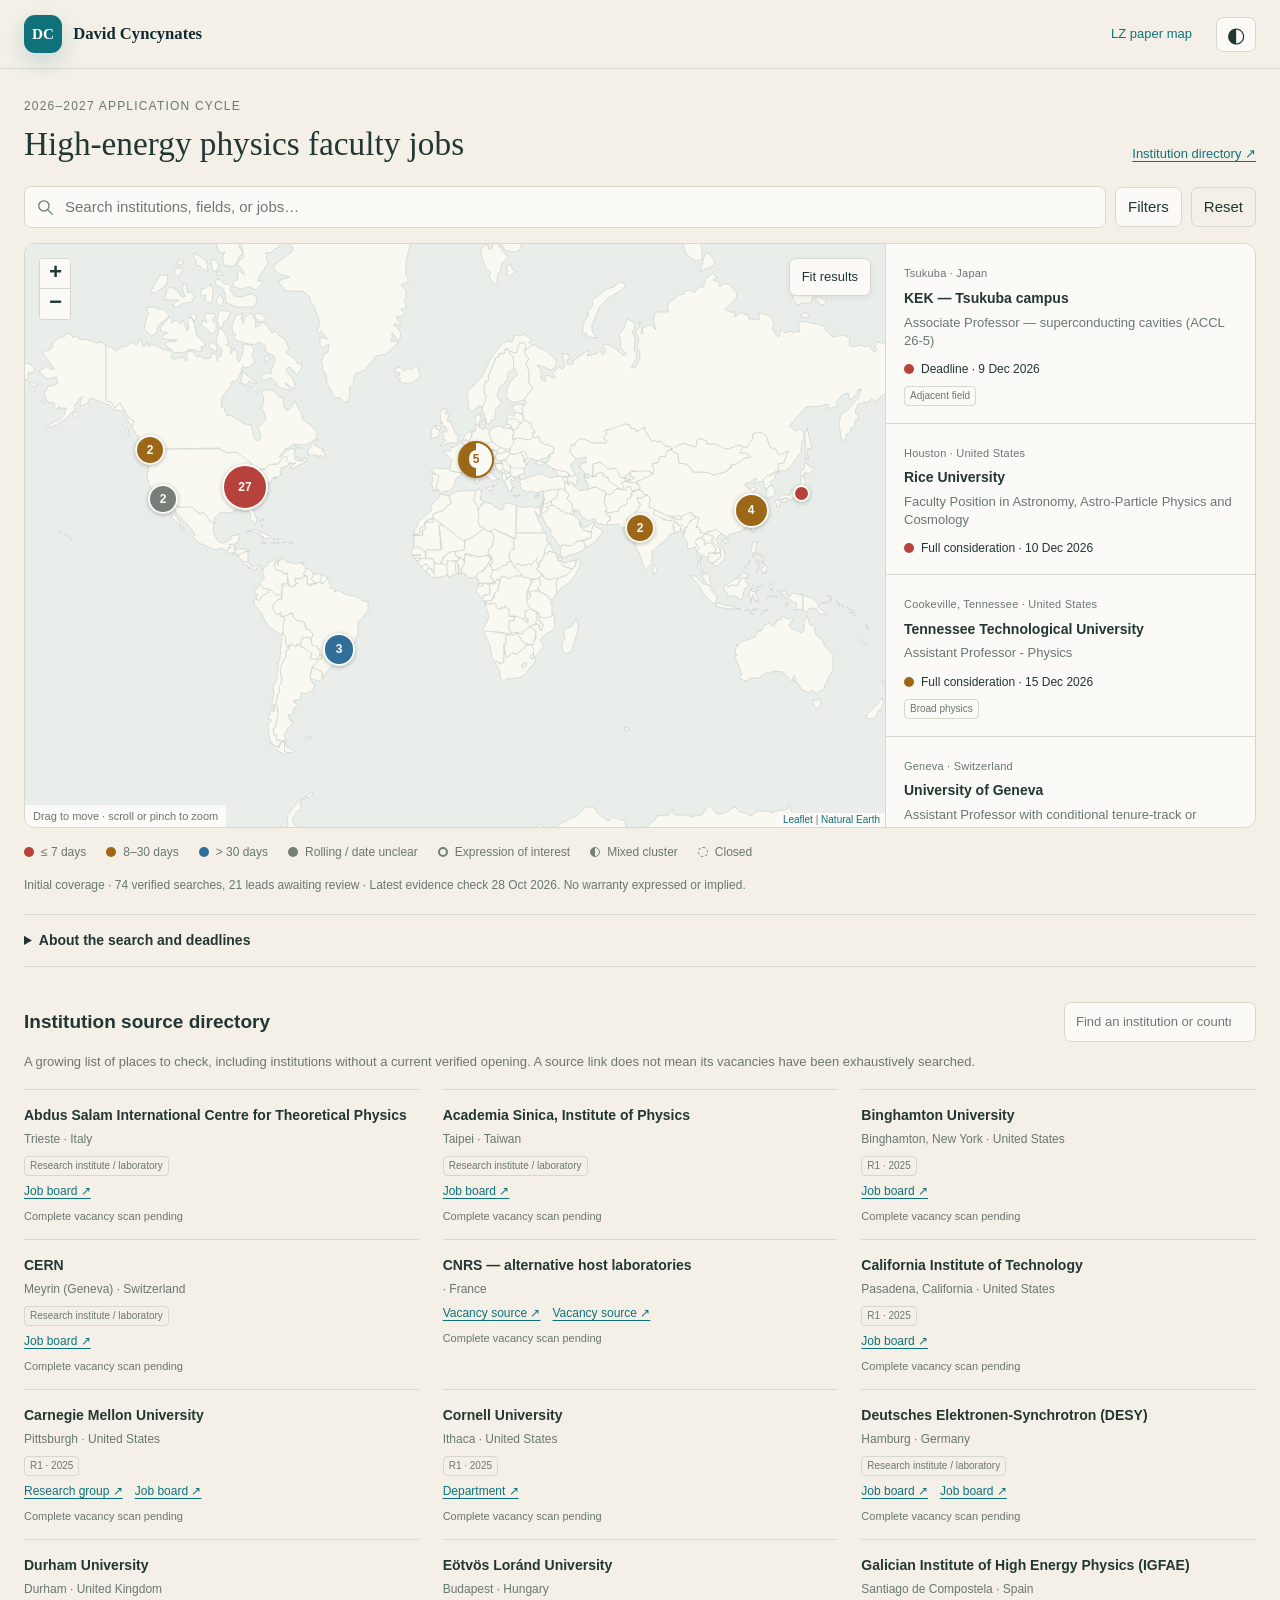
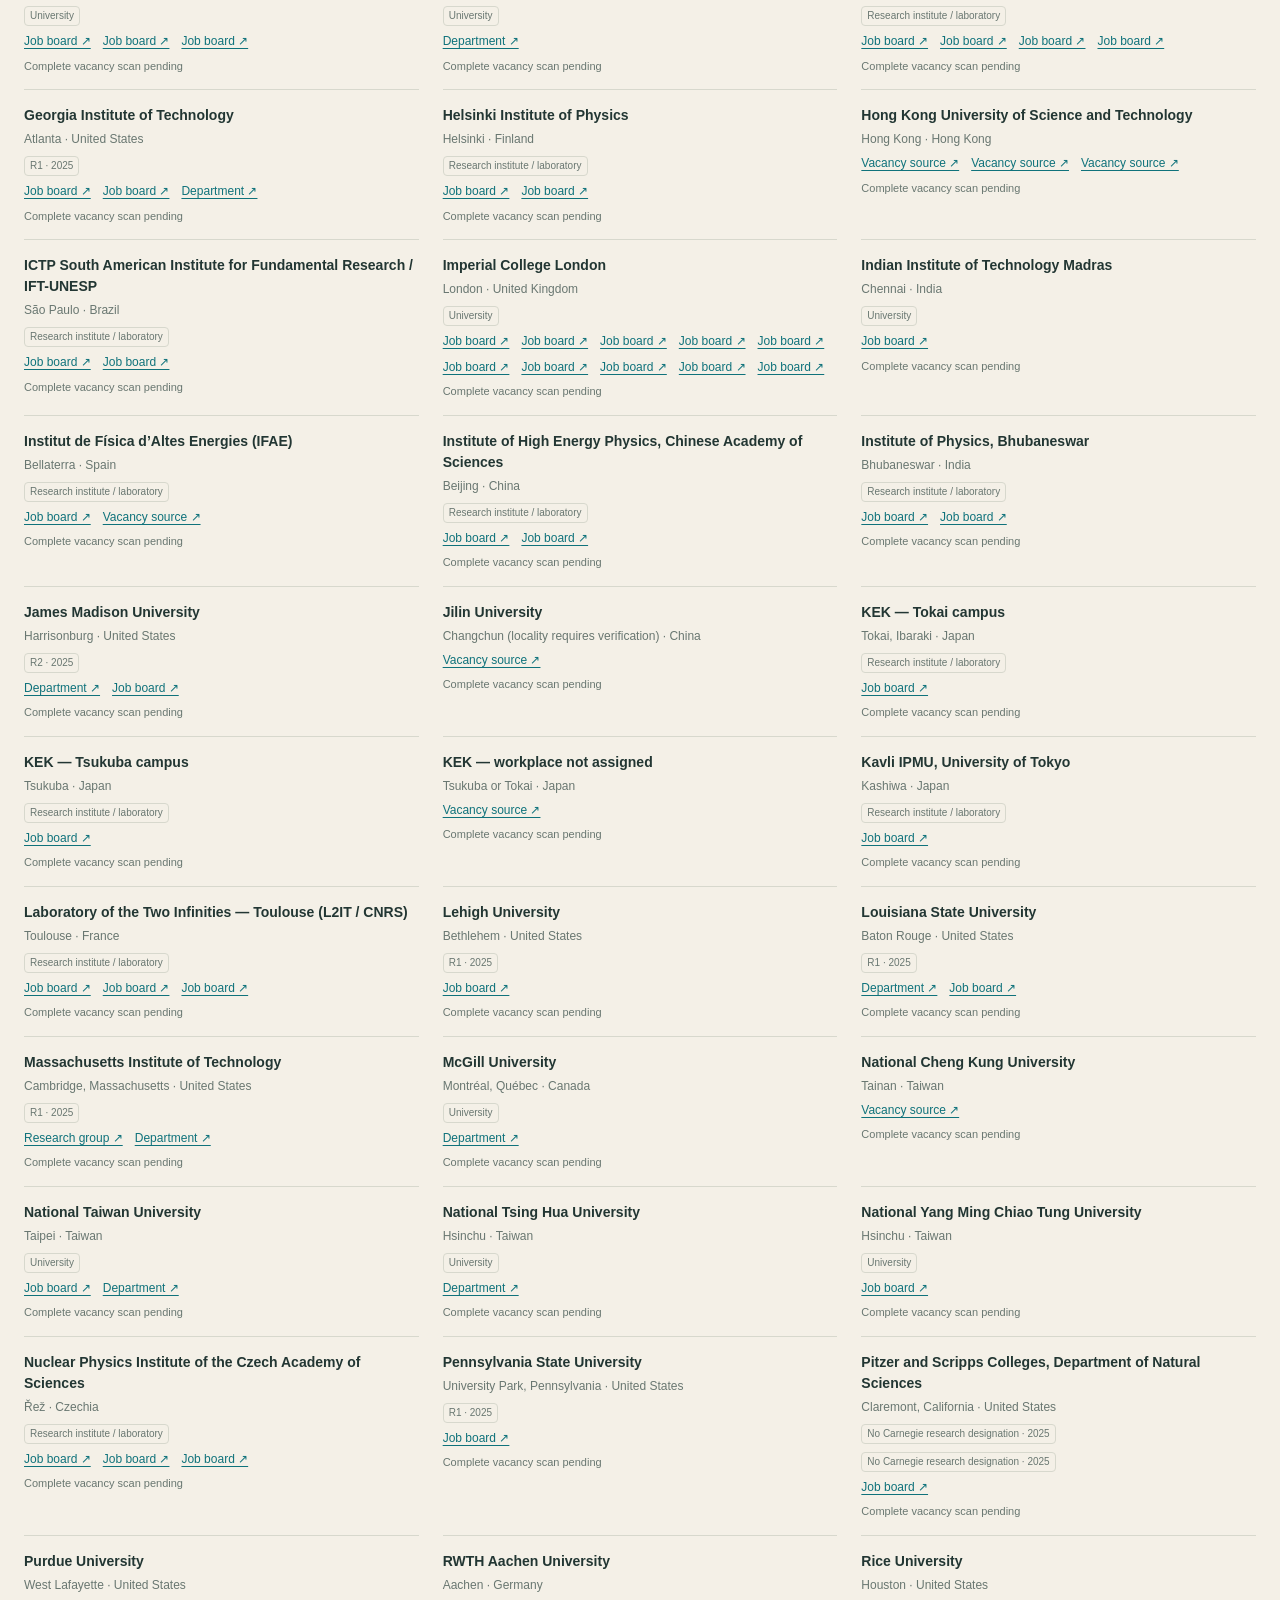
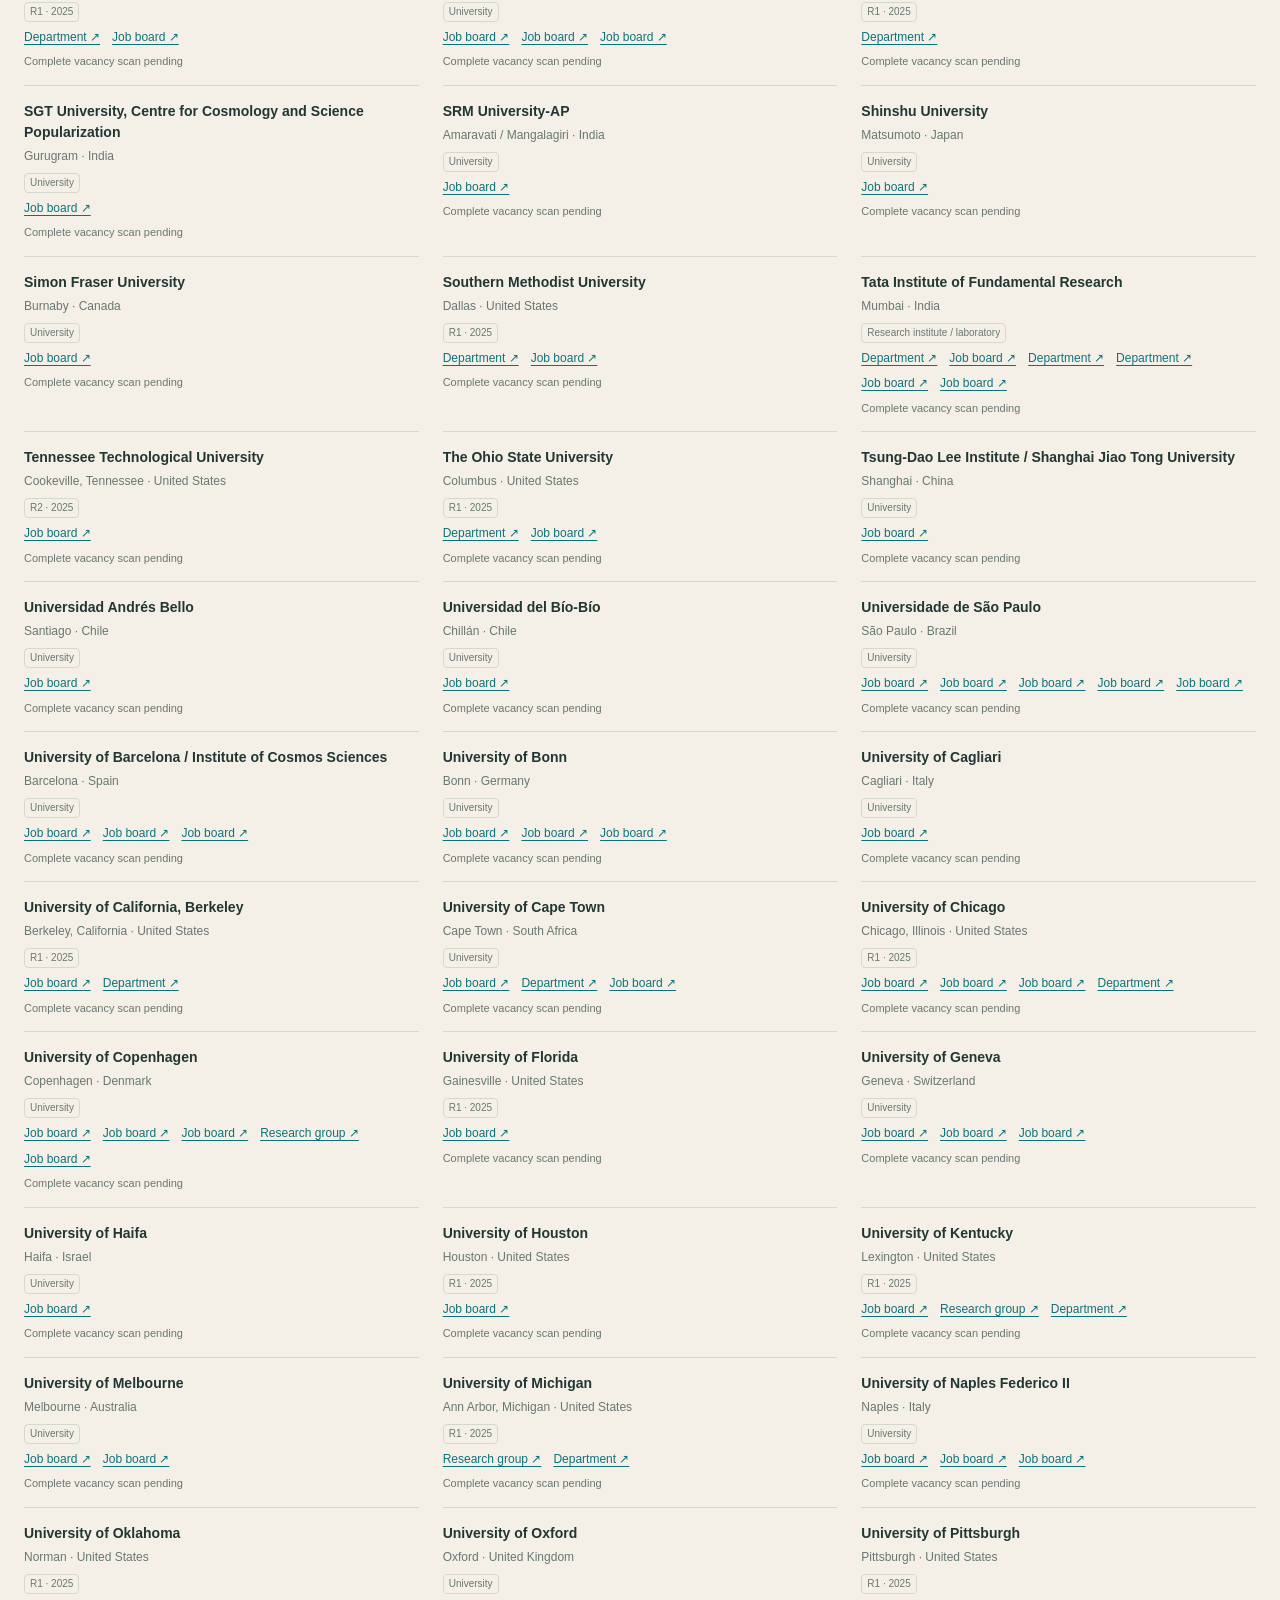
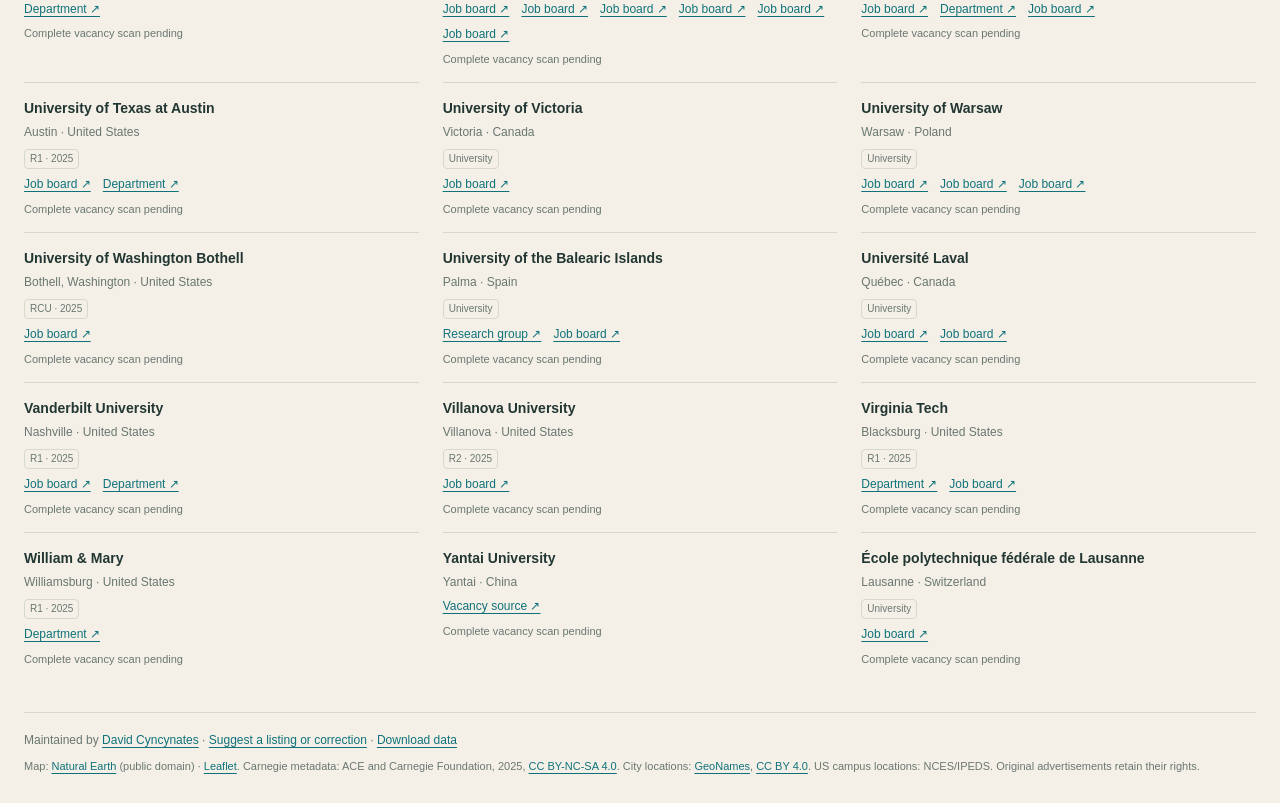
==== commit bc471f0b: "Expand global faculty job coverage with verified sources" ====
--- a/hep-jobs/index.html
+++ b/hep-jobs/index.html
@@ -36,7 +36,7 @@
 </div>
 <div class="legend" aria-label="Map legend"><span><i class="dot red"></i>≤ 7 days</span><span><i class="dot amber"></i>8–30 days</span><span><i class="dot blue"></i>&gt; 30 days</span><span><i class="dot neutral"></i>Rolling / date unclear</span><span><i class="dot outline"></i>Expression of interest</span><span><i class="dot mixed"></i>Mixed cluster</span><span><i class="dot archived"></i>Closed</span></div>
 <p class="coverage" id="coverage">Coverage is preliminary. Check the original advertisement before applying.</p>
-<details class="about"><summary>About the search and deadlines</summary><div class="about-grid"><div><h3>What is included</h3><p>Faculty searches and clearly labeled fellowship-hosting expressions of interest from the 2026–2027 application cycle. Explicit HEP and cosmology opportunities are distinguished from broad physics searches and adjacent astrophysics or gravity searches. A hosting offer is not a funded faculty vacancy.</p><h3>How listings are checked</h3><p>Institutional recruitment pages, department pages, national programmes and specialist job boards are used together. Listings link to their evidence and retain a last-checked date. Ambiguous dates, eligibility or cycle information remain in a separate review view. Coverage is still strongest in North America and theory. A weekly refresh is scheduled for Mondays at 11:00 Europe/Rome.</p></div><div><h3>How dates work</h3><p>Hard deadlines and confirmed closures remove jobs from the default view. A passed priority or review-start date does not establish closure. Host expressions of interest and national funding deadlines are separate stages; a later national deadline cannot reopen a closed host call.</p><p>Colors refer to the next advertised local milestone, including review dates. Where a submission timezone is absent, the map retains a listing until the stated date has ended everywhere. Always check the advertisement for the exact cutoff.</p><h3>Institution profiles</h3><p>US labels use the official 2025 Carnegie research designations. International profiles describe institution type and do not claim equivalence to R1 or R2. Map coordinates identify the city or campus, not an application office.</p></div></div></details>
+<details class="about"><summary>About the search and deadlines</summary><div class="about-grid"><div><h3>What is included</h3><p>Faculty searches and clearly labeled fellowship-hosting expressions of interest from the 2026–2027 application cycle. Explicit HEP and cosmology opportunities are distinguished from broad physics searches and adjacent astrophysics or gravity searches. A hosting offer is not a funded faculty vacancy.</p><h3>How listings are checked</h3><p>Institutional recruitment pages, department pages, national programmes and specialist job boards are used together. Listings link to their evidence and retain a last-checked date. Ambiguous dates, eligibility or cycle information remain in a separate review view. Regional gaps and inaccessible sources are retained for follow-up. A weekly refresh is scheduled for Mondays at 11:00 Europe/Rome.</p></div><div><h3>How dates work</h3><p>Hard deadlines and confirmed closures remove jobs from the default view. A passed priority or review-start date does not establish closure. Host expressions of interest and national funding deadlines are separate stages; a later national deadline cannot reopen a closed host call.</p><p>Colors refer to the next advertised local milestone, including review dates. Where a submission timezone is absent, the map retains a listing until the stated date has ended everywhere. Always check the advertisement for the exact cutoff.</p><h3>Institution profiles</h3><p>US labels use the official 2025 Carnegie research designations. International profiles describe institution type and do not claim equivalence to R1 or R2. Map coordinates identify the city or campus, not an application office.</p></div></div></details>
 <section id="directory"><div class="section-heading"><h2>Institution source directory</h2><label><span class="sr-only">Search source directory</span><input type="search" id="directory-search" placeholder="Find an institution or country…"></label></div><p class="muted">A growing list of places to check, including institutions without a current verified opening. A source link does not mean its vacancies have been exhaustively searched.</p><div id="directory-list"></div></section>
 <footer><p>Maintained by <a href="/">David Cyncynates</a> · <a href="https://github.com/DavidCyncynates/DavidCyncynates.github.io/issues/new?title=HEP%20jobs%3A%20listing%20or%20correction">Suggest a listing or correction</a> · <a href="data/catalog.json">Download data</a></p><p>Map: <a href="https://www.naturalearthdata.com/about/terms-of-use/">Natural Earth</a> (public domain) · <a href="https://leafletjs.com/">Leaflet</a>. Carnegie metadata: ACE and Carnegie Foundation, 2025, <a href="https://creativecommons.org/licenses/by-nc-sa/4.0/">CC BY-NC-SA 4.0</a>. City locations: <a href="https://www.geonames.org/">GeoNames</a>, <a href="https://creativecommons.org/licenses/by/4.0/">CC BY 4.0</a>. US campus locations: NCES/IPEDS. Original advertisements retain their rights.</p></footer>
 </main>
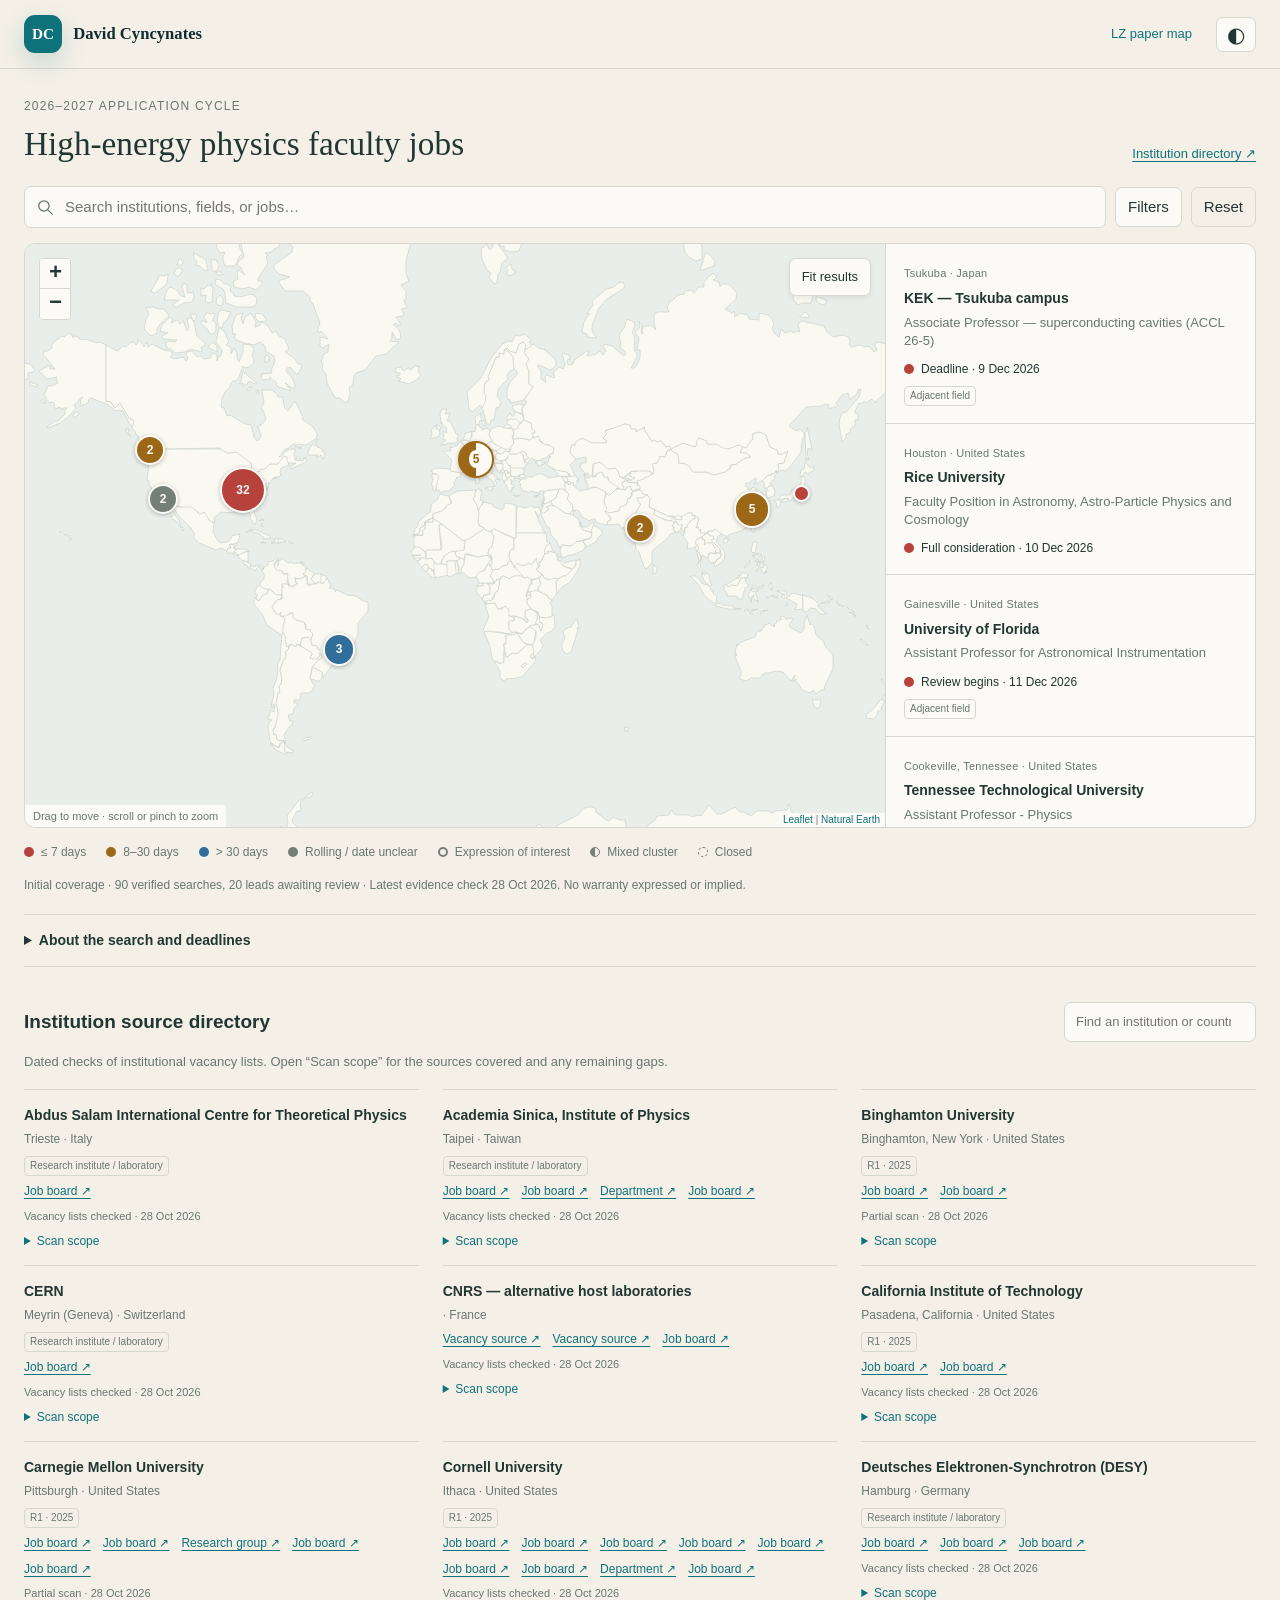
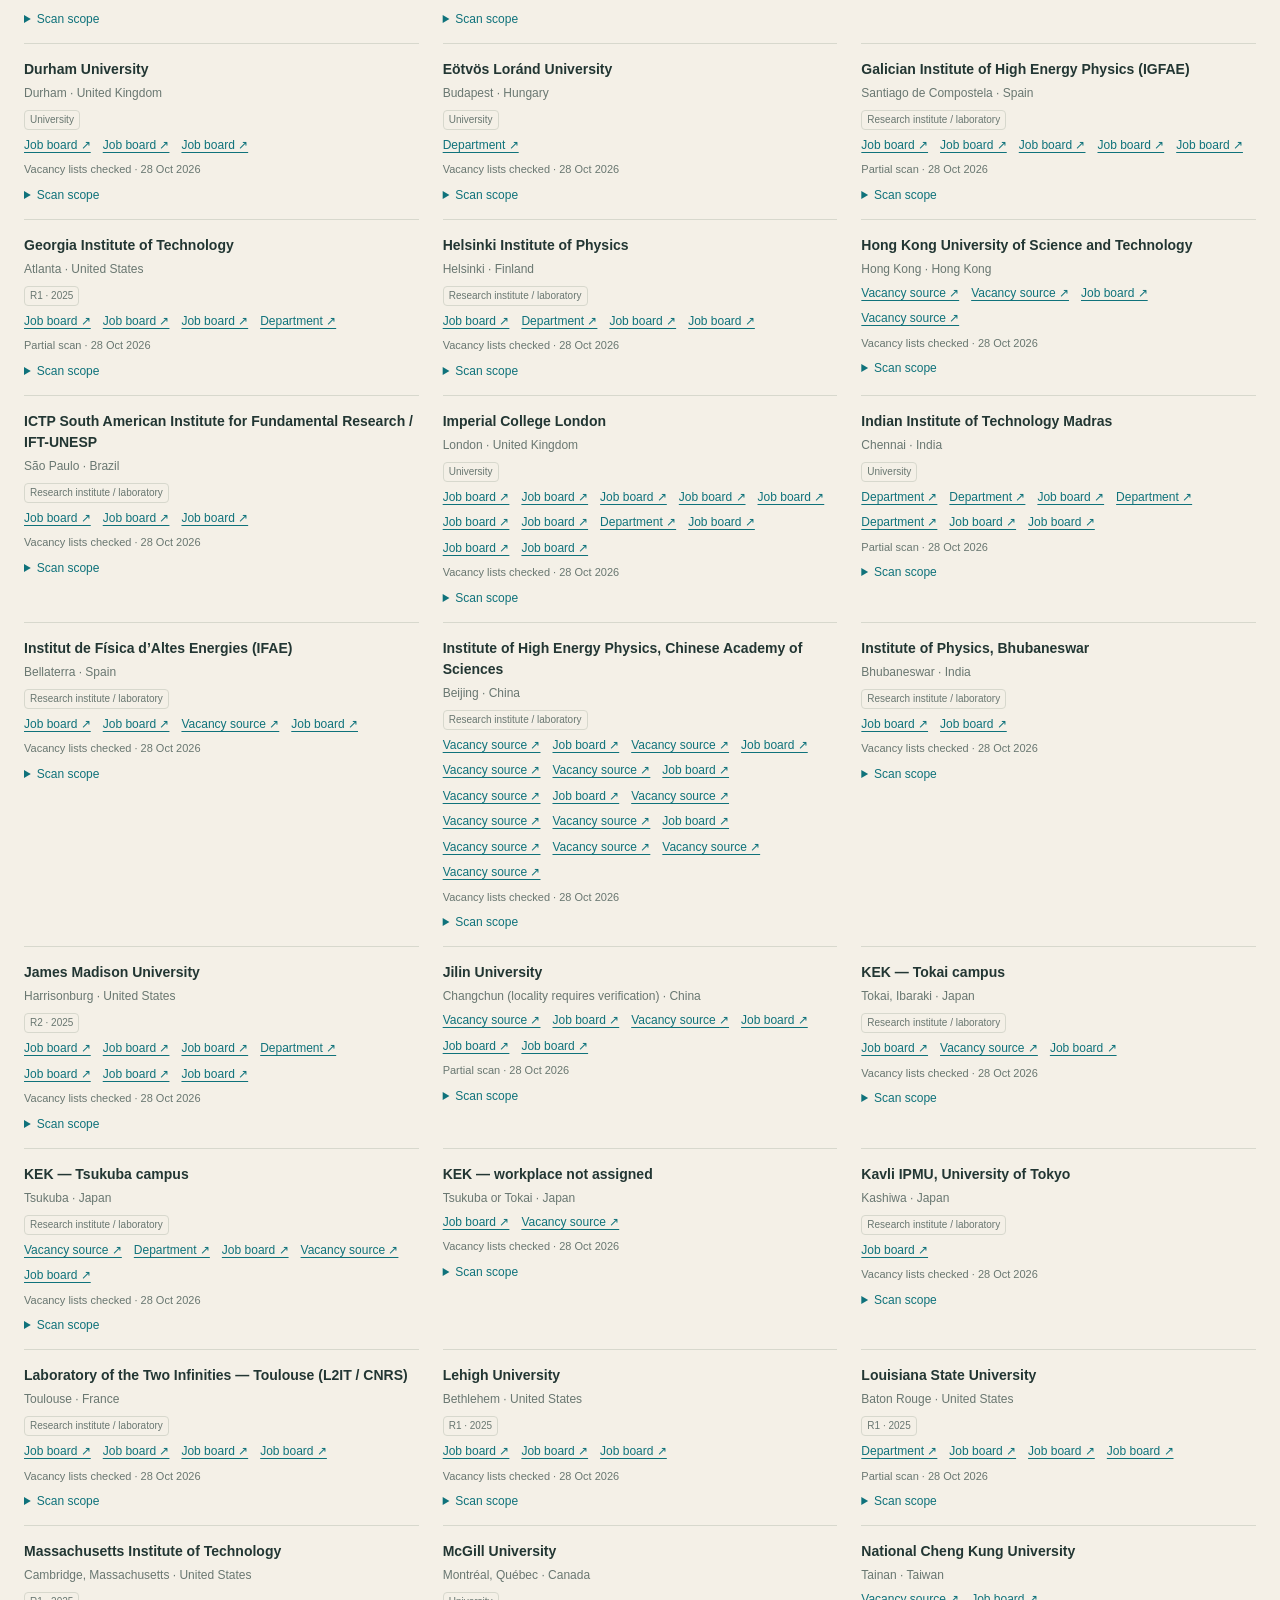
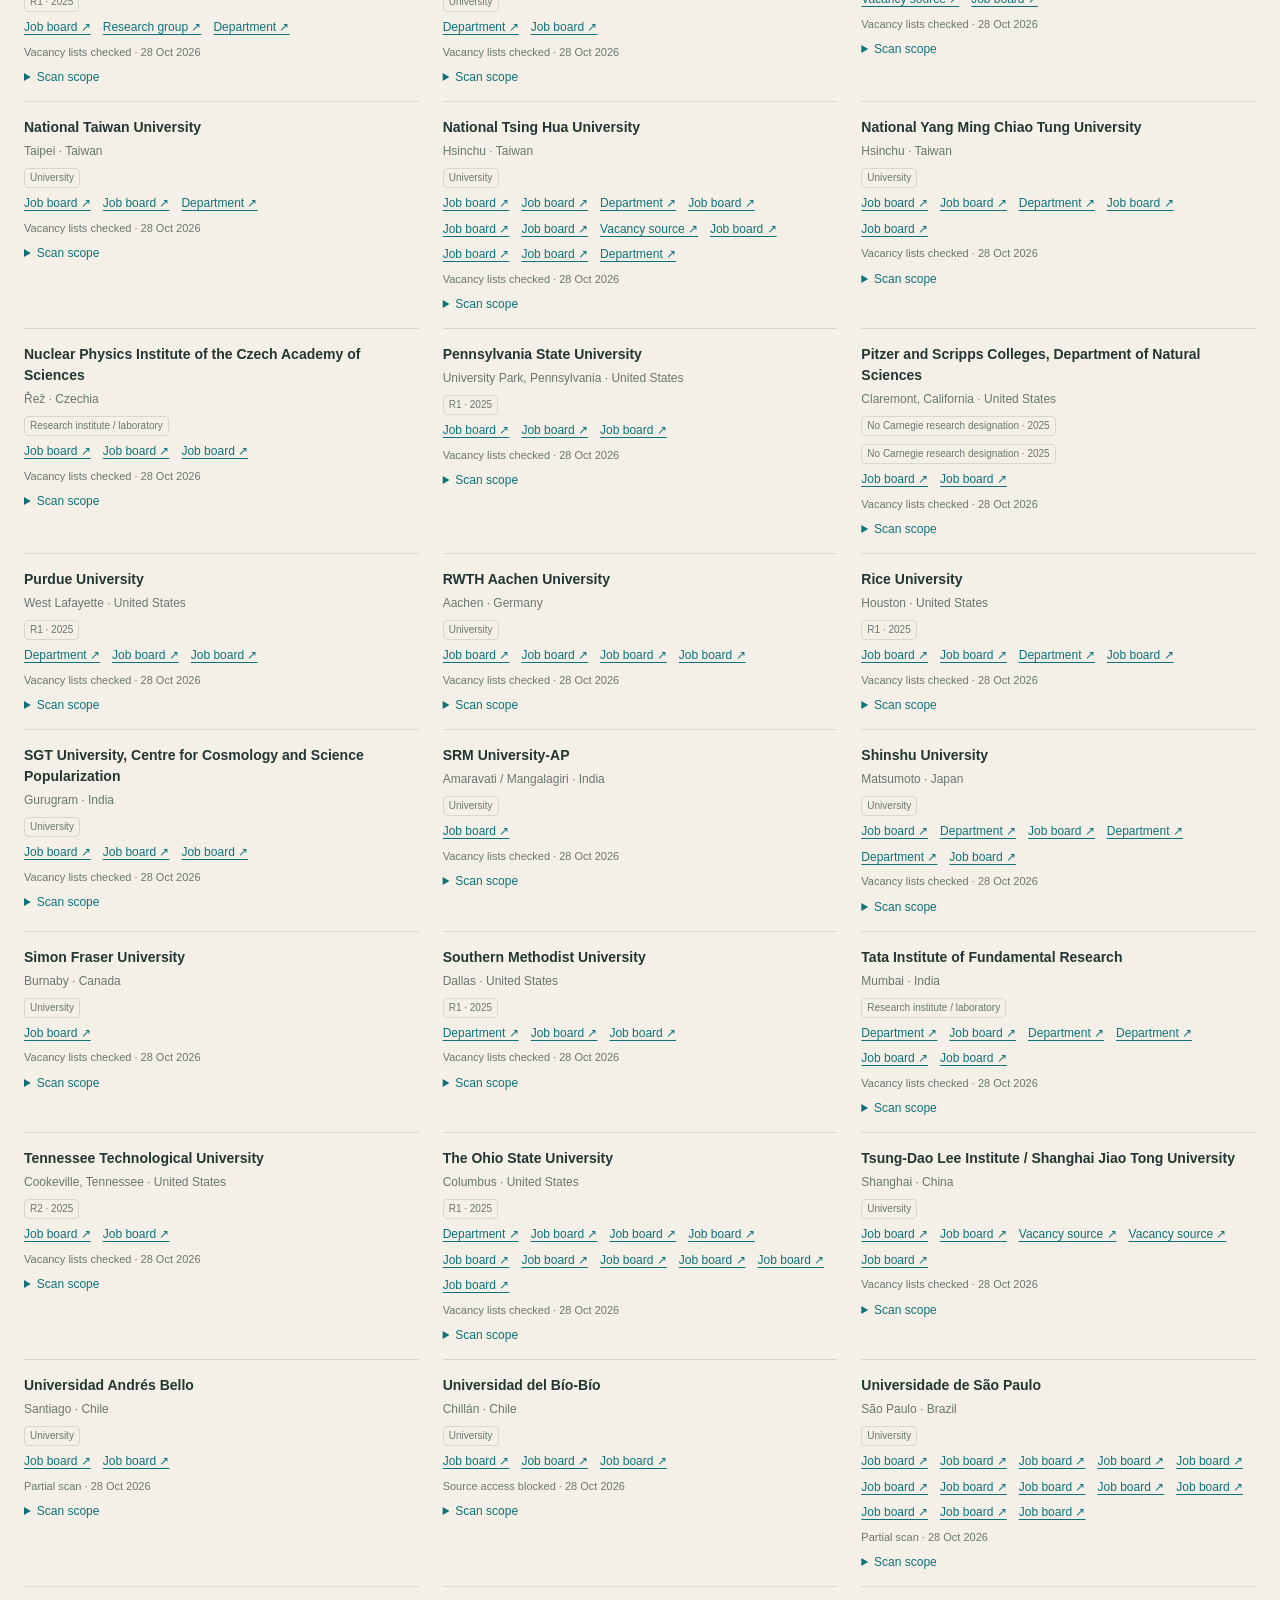
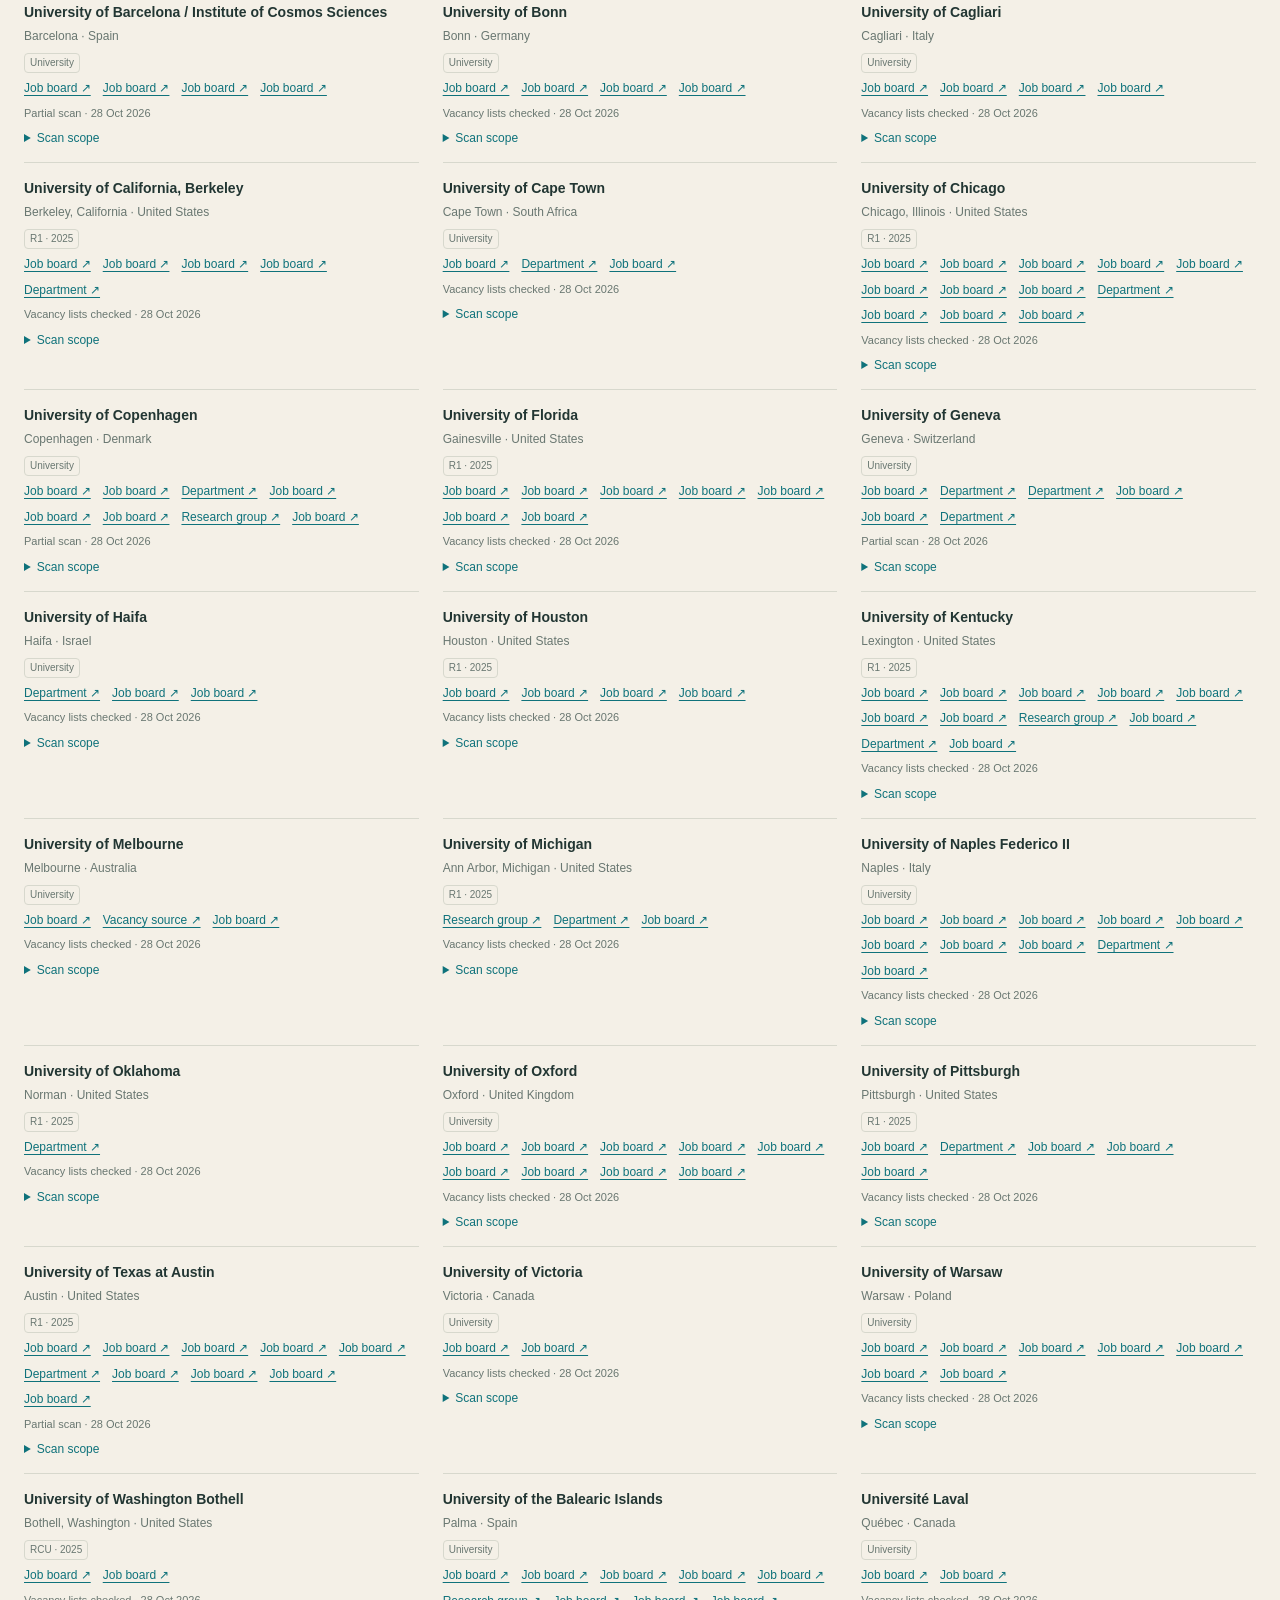
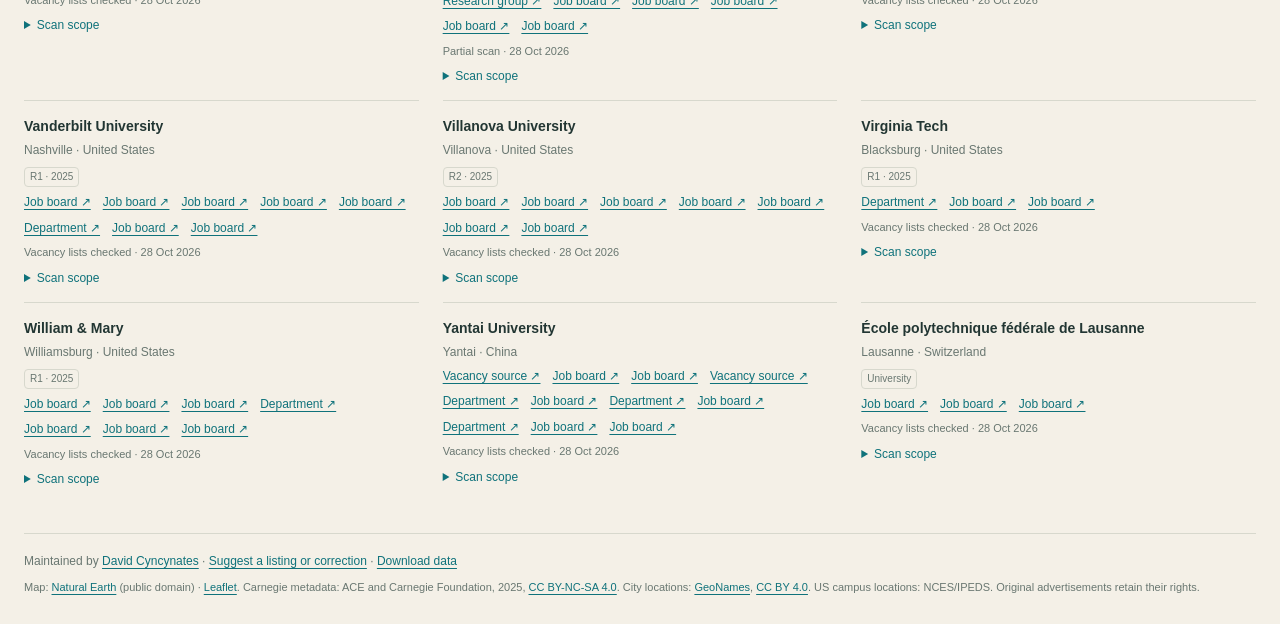
==== commit a61b9e5a: "Complete bounded institution scans and publish dated coverage" ====
--- a/hep-jobs/index.html
+++ b/hep-jobs/index.html
@@ -37,7 +37,7 @@
 <div class="legend" aria-label="Map legend"><span><i class="dot red"></i>≤ 7 days</span><span><i class="dot amber"></i>8–30 days</span><span><i class="dot blue"></i>&gt; 30 days</span><span><i class="dot neutral"></i>Rolling / date unclear</span><span><i class="dot outline"></i>Expression of interest</span><span><i class="dot mixed"></i>Mixed cluster</span><span><i class="dot archived"></i>Closed</span></div>
 <p class="coverage" id="coverage">Coverage is preliminary. Check the original advertisement before applying.</p>
 <details class="about"><summary>About the search and deadlines</summary><div class="about-grid"><div><h3>What is included</h3><p>Faculty searches and clearly labeled fellowship-hosting expressions of interest from the 2026–2027 application cycle. Explicit HEP and cosmology opportunities are distinguished from broad physics searches and adjacent astrophysics or gravity searches. A hosting offer is not a funded faculty vacancy.</p><h3>How listings are checked</h3><p>Institutional recruitment pages, department pages, national programmes and specialist job boards are used together. Listings link to their evidence and retain a last-checked date. Ambiguous dates, eligibility or cycle information remain in a separate review view. Regional gaps and inaccessible sources are retained for follow-up. A weekly refresh is scheduled for Mondays at 11:00 Europe/Rome.</p></div><div><h3>How dates work</h3><p>Hard deadlines and confirmed closures remove jobs from the default view. A passed priority or review-start date does not establish closure. Host expressions of interest and national funding deadlines are separate stages; a later national deadline cannot reopen a closed host call.</p><p>Colors refer to the next advertised local milestone, including review dates. Where a submission timezone is absent, the map retains a listing until the stated date has ended everywhere. Always check the advertisement for the exact cutoff.</p><h3>Institution profiles</h3><p>US labels use the official 2025 Carnegie research designations. International profiles describe institution type and do not claim equivalence to R1 or R2. Map coordinates identify the city or campus, not an application office.</p></div></div></details>
-<section id="directory"><div class="section-heading"><h2>Institution source directory</h2><label><span class="sr-only">Search source directory</span><input type="search" id="directory-search" placeholder="Find an institution or country…"></label></div><p class="muted">A growing list of places to check, including institutions without a current verified opening. A source link does not mean its vacancies have been exhaustively searched.</p><div id="directory-list"></div></section>
+<section id="directory"><div class="section-heading"><h2>Institution source directory</h2><label><span class="sr-only">Search source directory</span><input type="search" id="directory-search" placeholder="Find an institution or country…"></label></div><p class="muted">Dated checks of institutional vacancy lists. Open “Scan scope” for the sources covered and any remaining gaps.</p><div id="directory-list"></div></section>
 <footer><p>Maintained by <a href="/">David Cyncynates</a> · <a href="https://github.com/DavidCyncynates/DavidCyncynates.github.io/issues/new?title=HEP%20jobs%3A%20listing%20or%20correction">Suggest a listing or correction</a> · <a href="data/catalog.json">Download data</a></p><p>Map: <a href="https://www.naturalearthdata.com/about/terms-of-use/">Natural Earth</a> (public domain) · <a href="https://leafletjs.com/">Leaflet</a>. Carnegie metadata: ACE and Carnegie Foundation, 2025, <a href="https://creativecommons.org/licenses/by-nc-sa/4.0/">CC BY-NC-SA 4.0</a>. City locations: <a href="https://www.geonames.org/">GeoNames</a>, <a href="https://creativecommons.org/licenses/by/4.0/">CC BY 4.0</a>. US campus locations: NCES/IPEDS. Original advertisements retain their rights.</p></footer>
 </main>
 <dialog id="detail" aria-labelledby="detail-title"><button id="close-detail" class="close" aria-label="Close job details">×</button><div id="detail-body"></div></dialog>
--- a/hep-jobs/styles.css
+++ b/hep-jobs/styles.css
@@ -13,3 +13,5 @@
 .map-institutions{display:grid;gap:5px}
 
 @media(max-width:650px){.site-header{min-height:68px}.home>span:last-child{display:none}.brand-mark{width:39px;height:39px;border-radius:12px}}
+
+.scan-details{font-size:12px;color:var(--muted);margin-top:8px;overflow-wrap:anywhere}.scan-details summary{cursor:pointer;color:var(--accent)}.scan-details p{margin-top:8px;line-height:1.5}
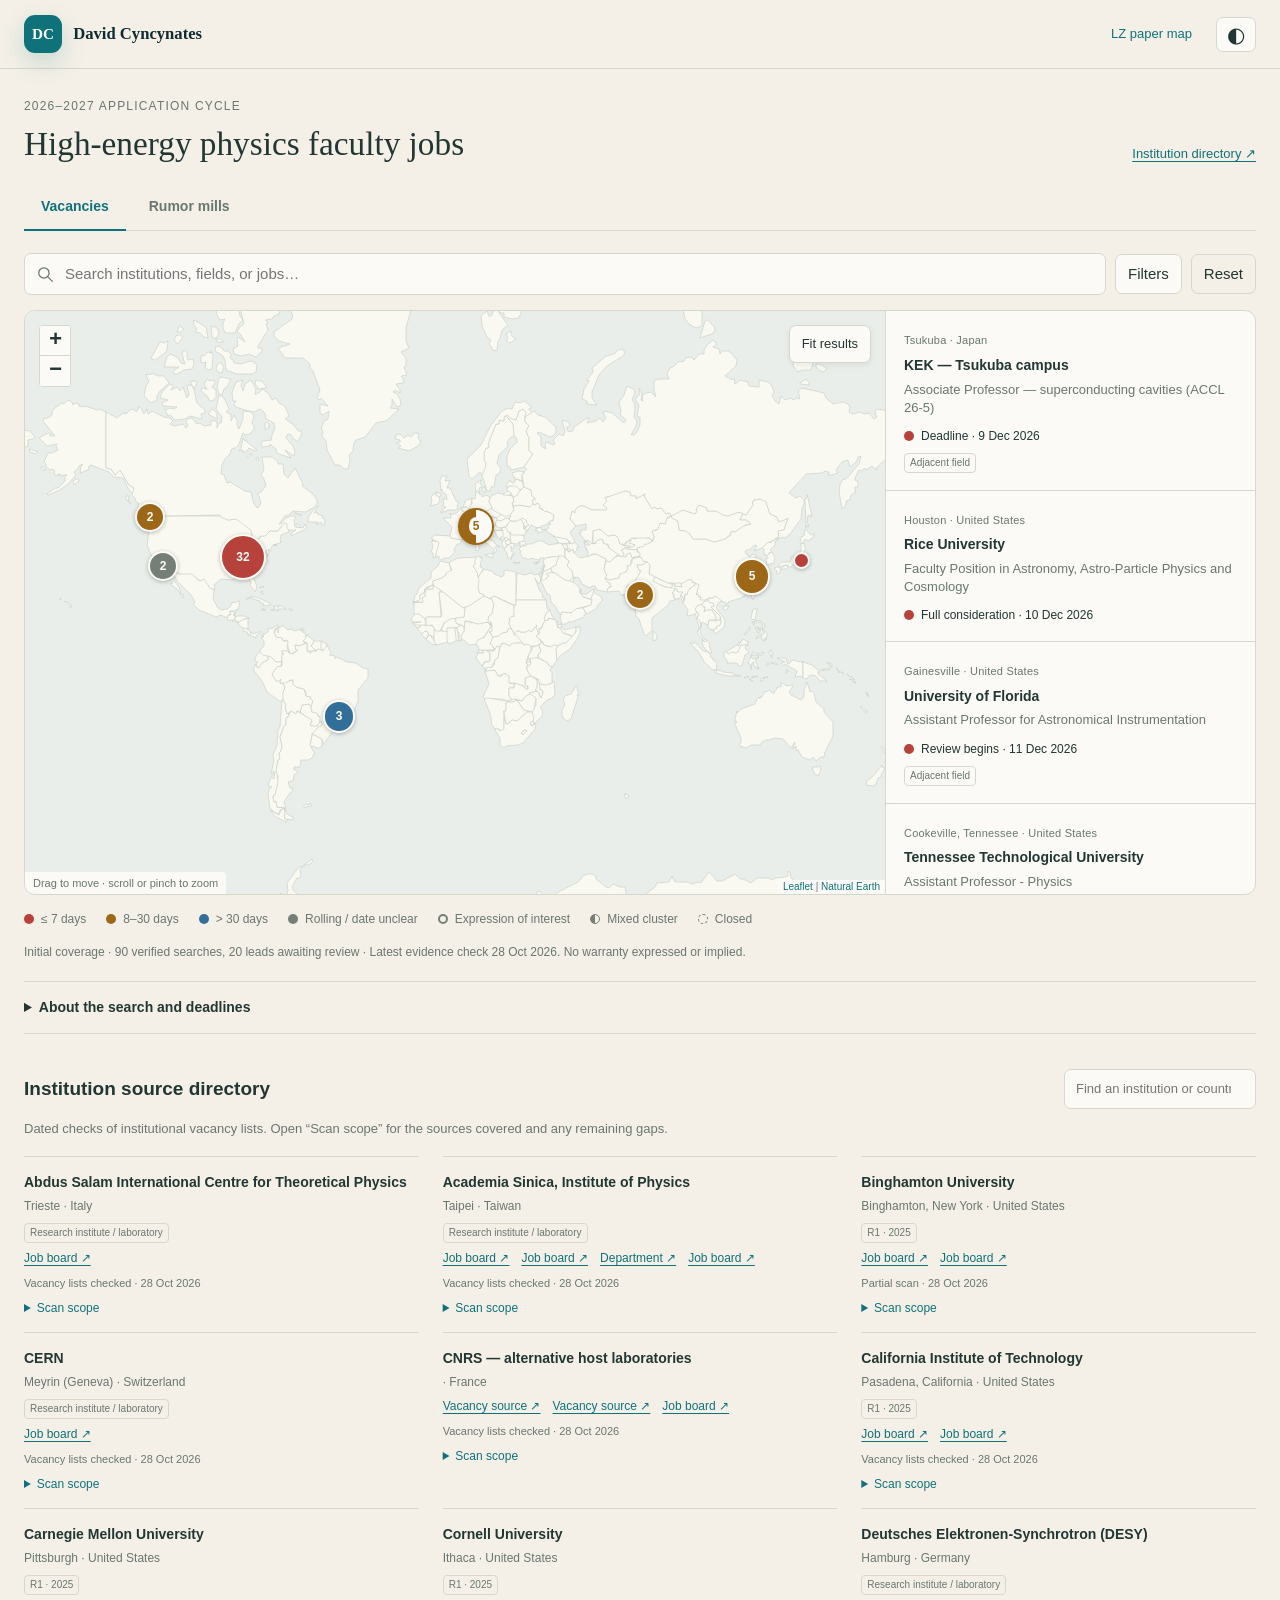
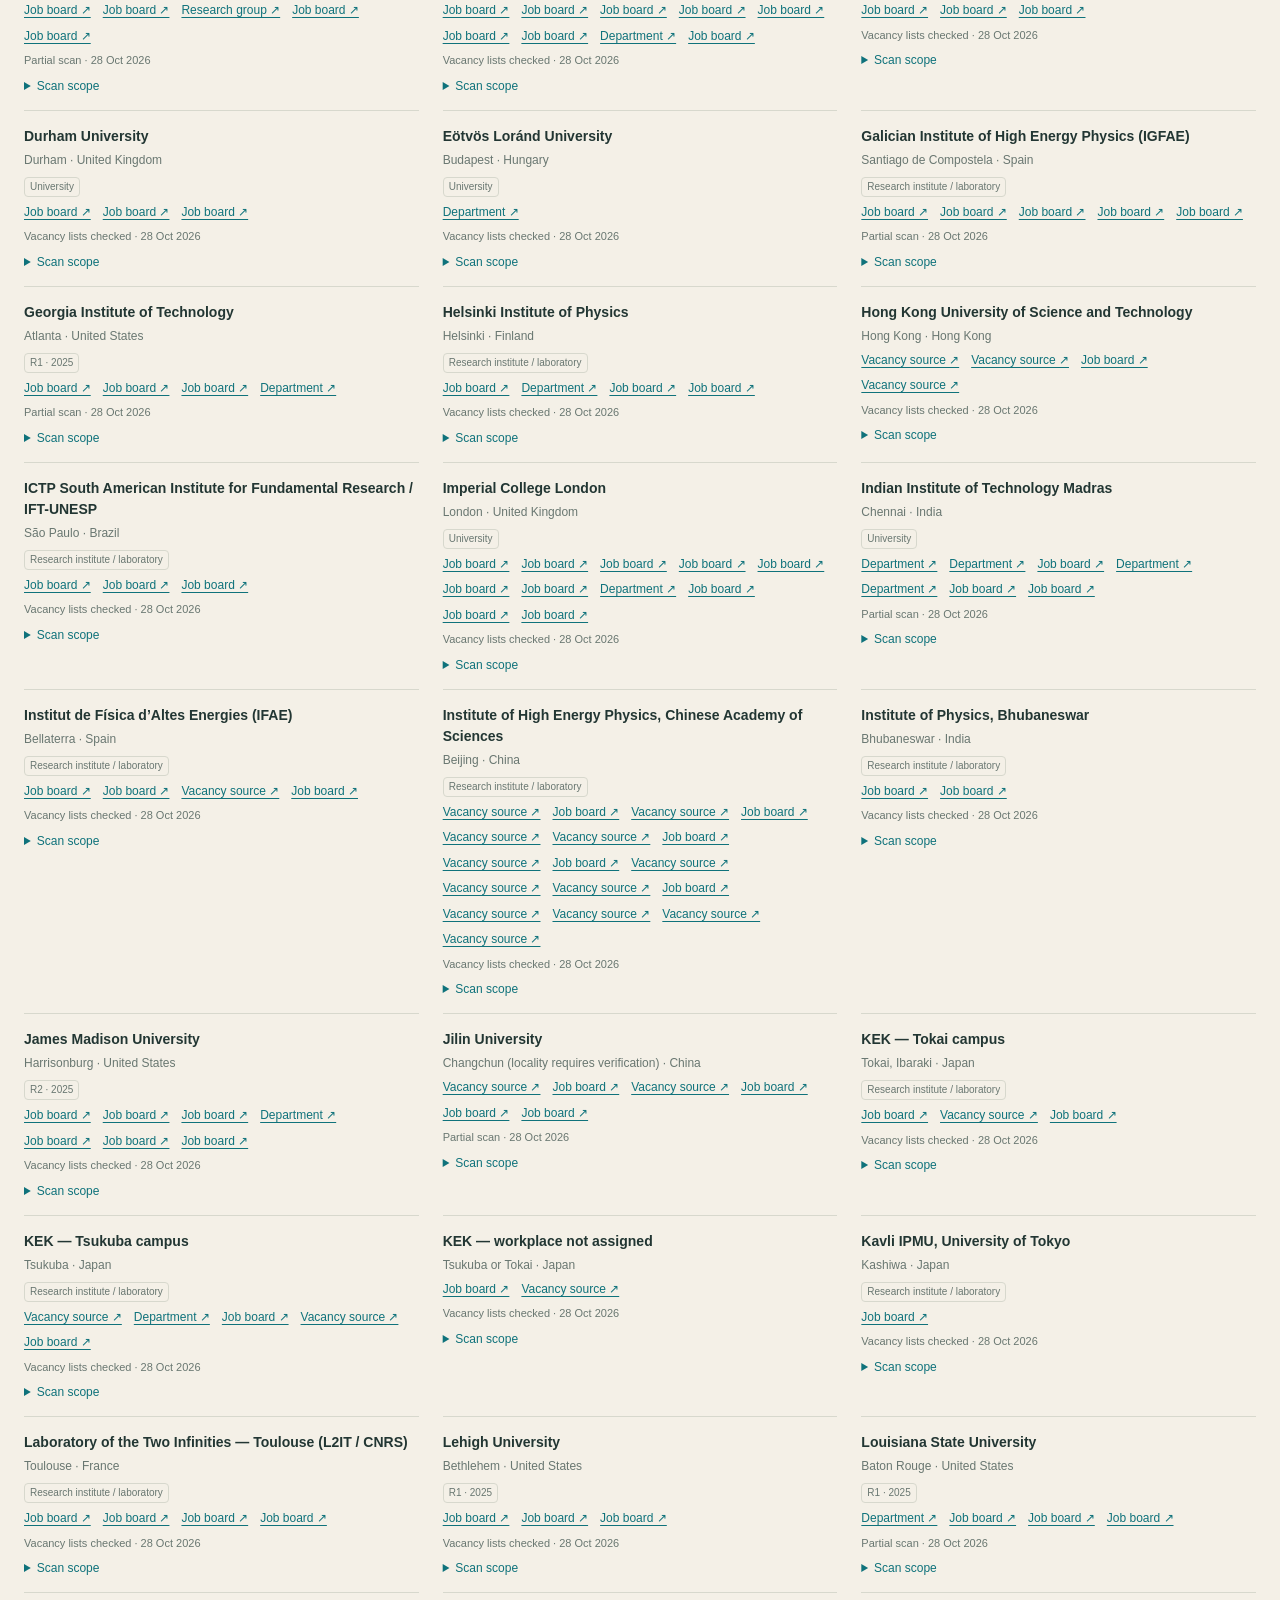
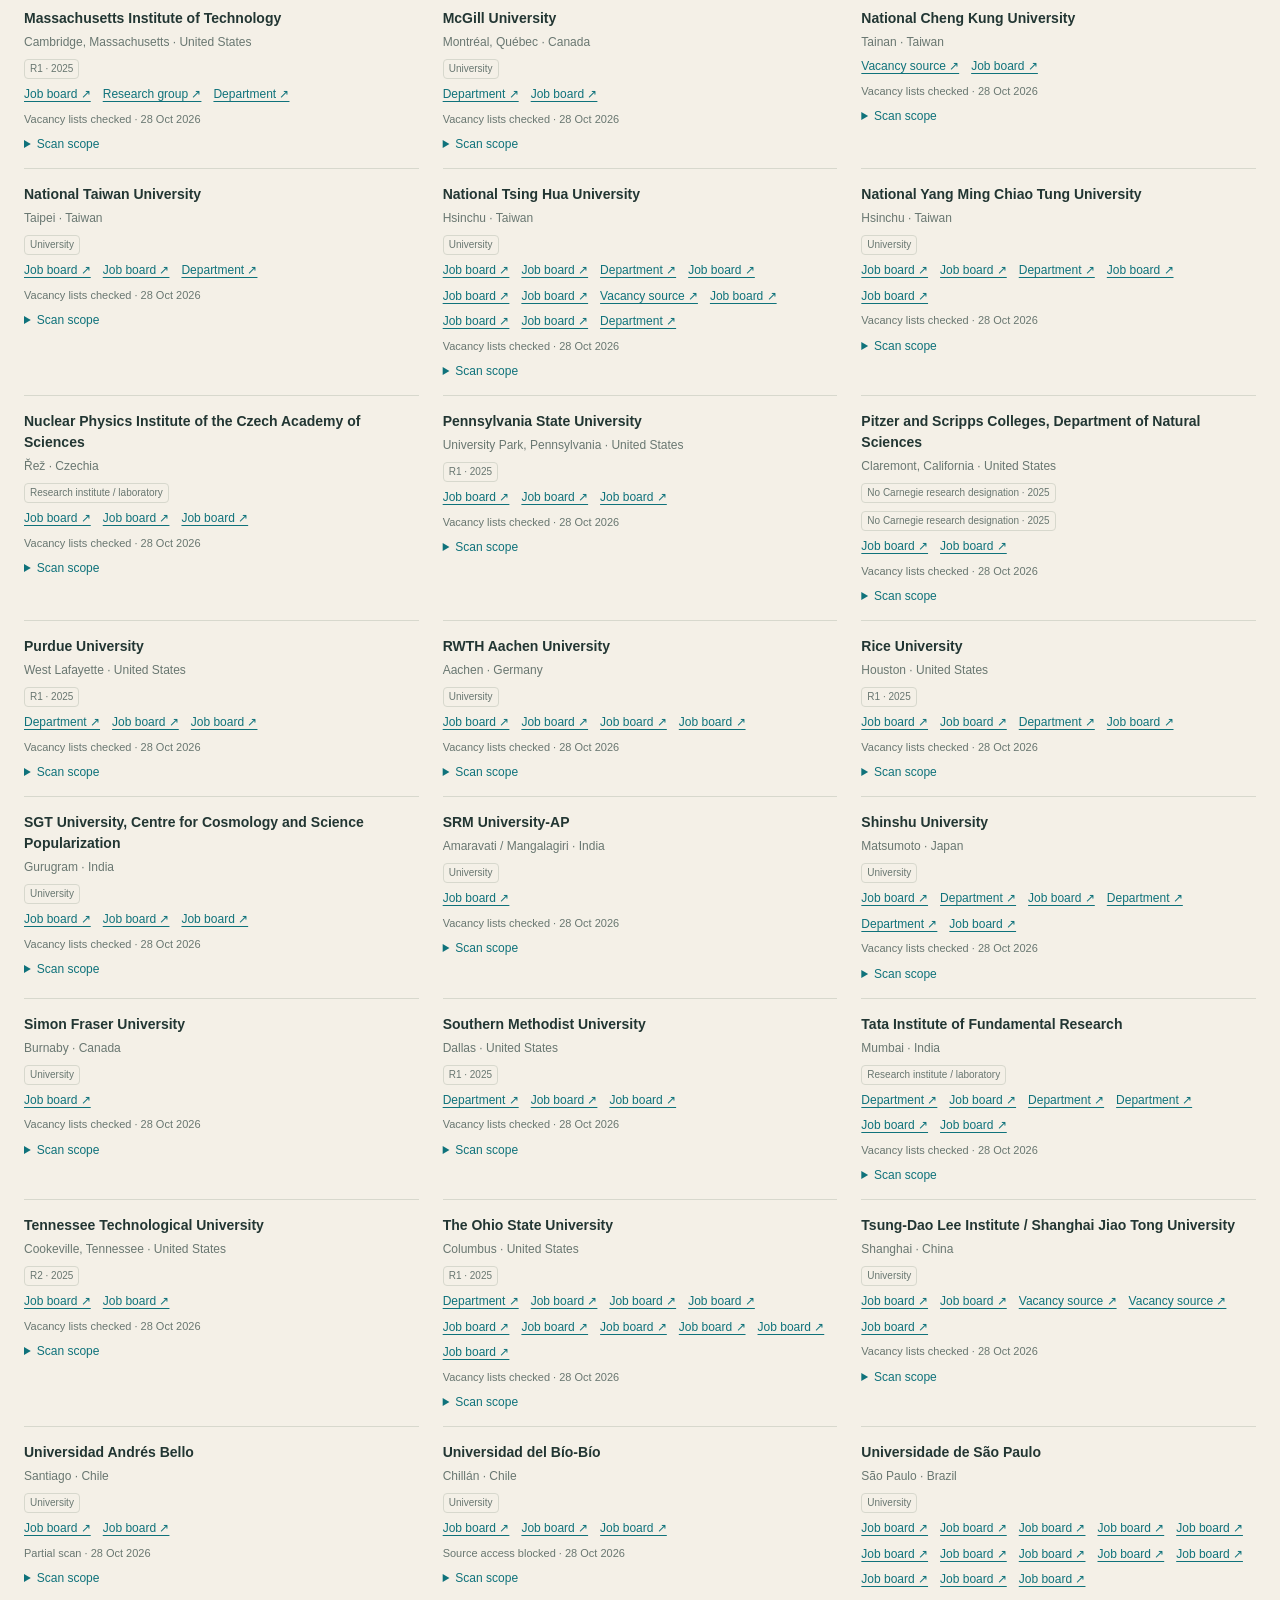
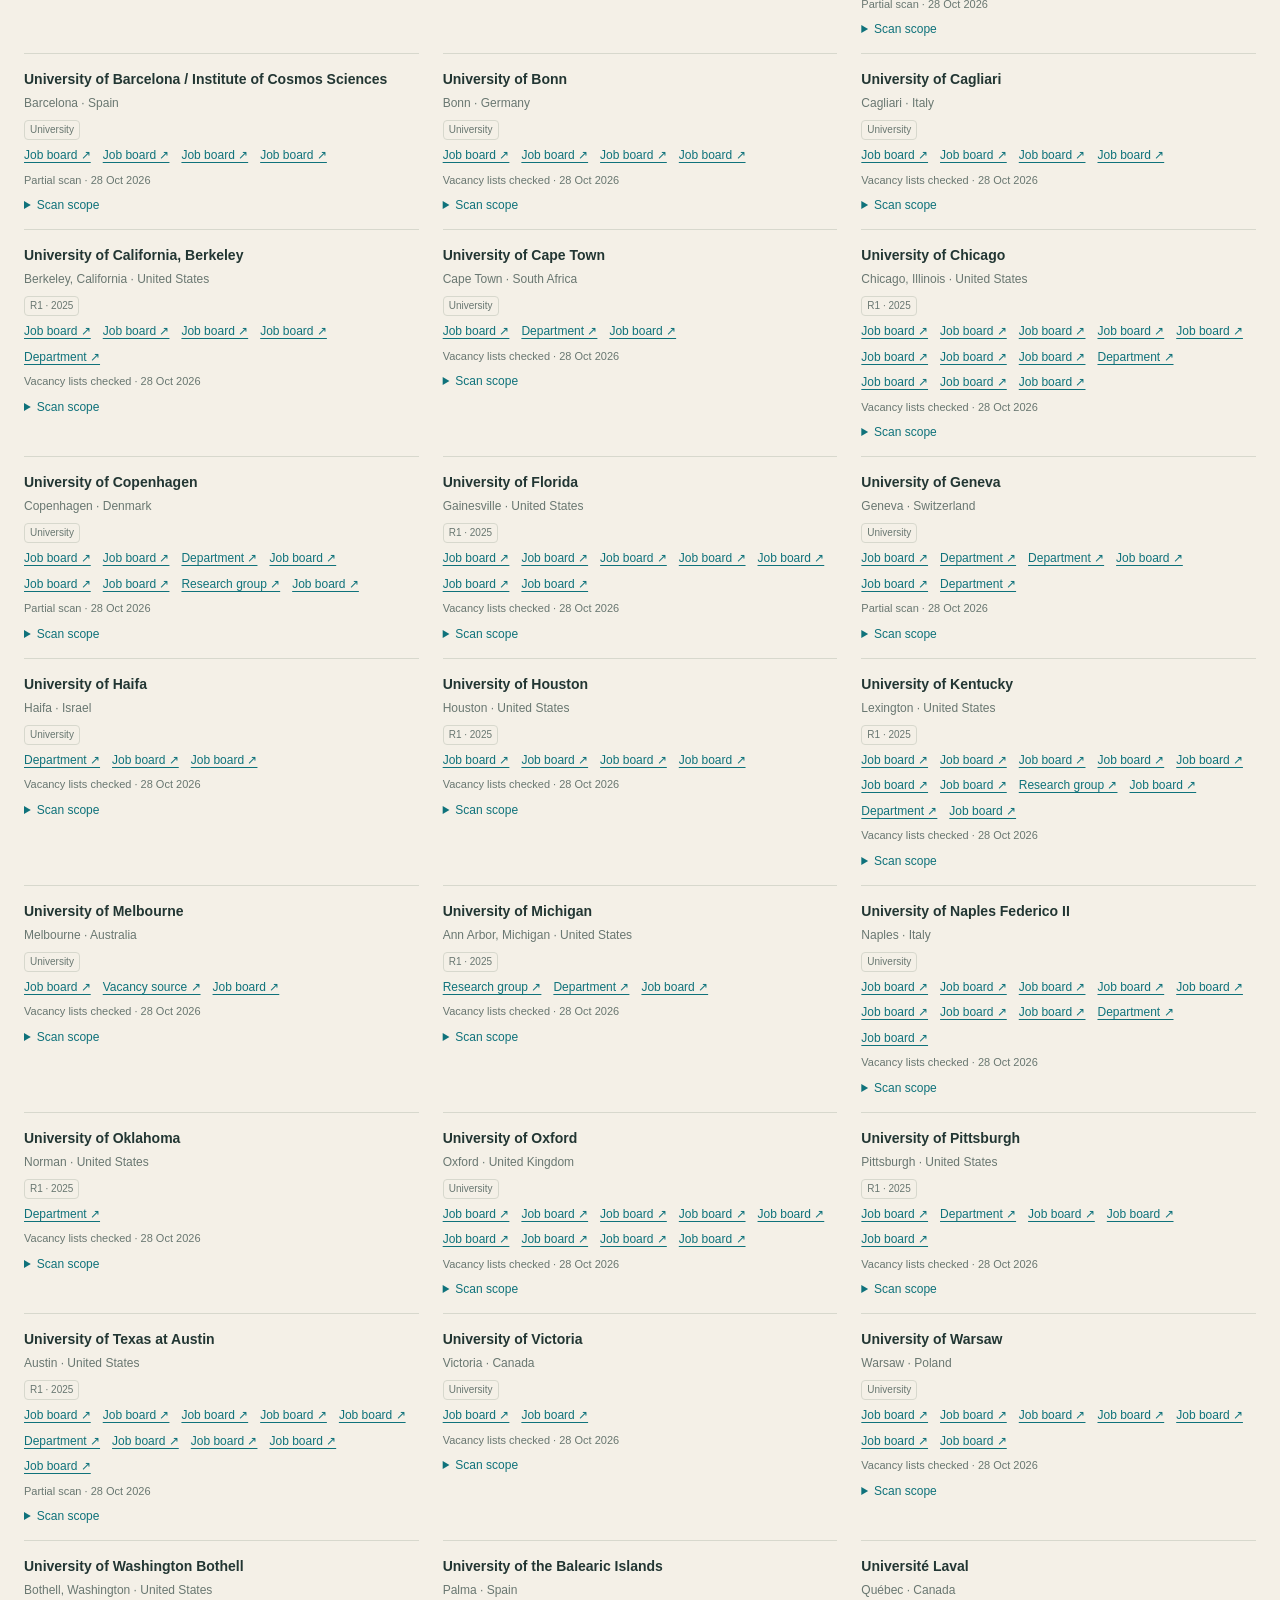
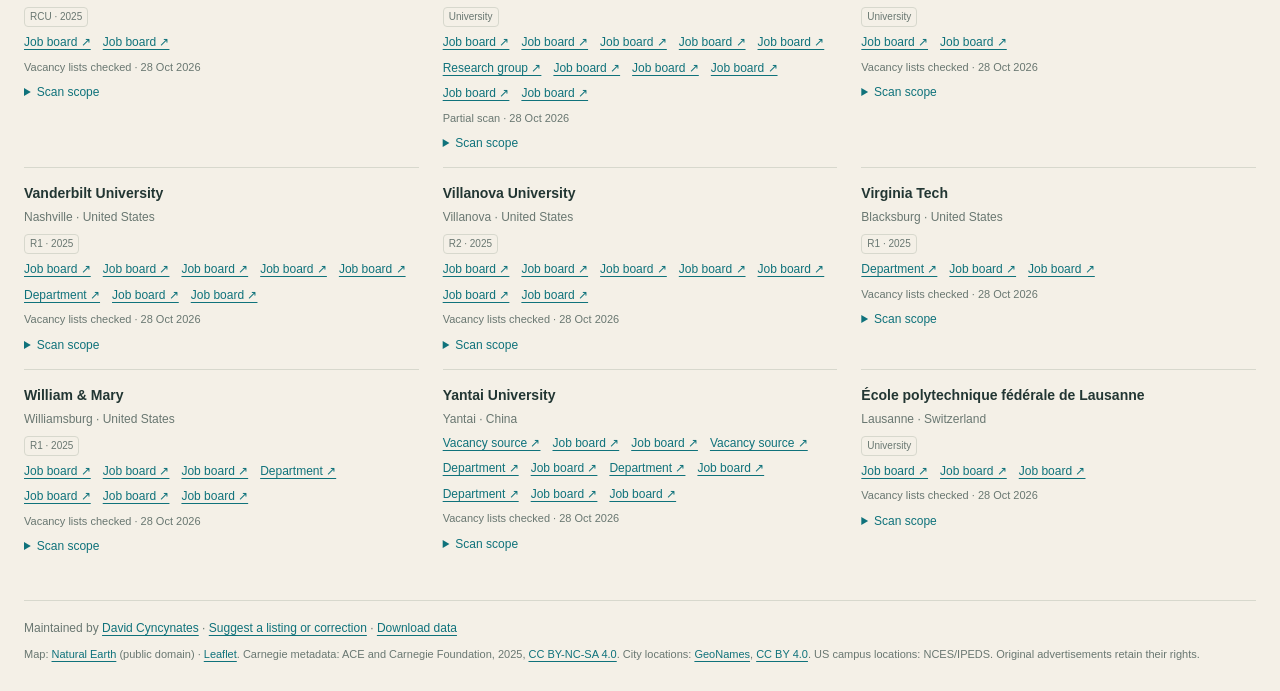
==== commit a147385a: "Add regional faculty rumor mills tab" ====
--- a/hep-jobs/index.html
+++ b/hep-jobs/index.html
@@ -16,6 +16,8 @@
 <header class="site-header"><a href="/" class="home" aria-label="David Cyncynates home"><span class="brand-mark" aria-hidden="true">DC</span><span>David Cyncynates</span></a><nav aria-label="Site"><a href="/lz-paper-map/">LZ paper map</a><button id="theme" aria-label="Switch color theme" title="Switch color theme">◐</button></nav></header>
 <main>
 <div class="heading"><div><p class="eyebrow">2026–2027 application cycle</p><h1>High-energy physics faculty jobs</h1></div><a href="#directory" class="directory-link">Institution directory ↗</a></div>
+<nav class="view-tabs" role="tablist" aria-label="Faculty resources"><a href="#vacancies" id="tab-vacancies" role="tab" data-view="vacancies" aria-controls="vacancies" aria-selected="true">Vacancies</a><a href="#rumors" id="tab-rumors" role="tab" data-view="rumors" aria-controls="rumors" aria-selected="false" tabindex="-1">Rumor mills</a></nav>
+<section id="vacancies" class="resource-view" role="tabpanel" aria-labelledby="tab-vacancies">
 <form id="filters" role="search" aria-label="Filter opportunities">
 <label class="search-label"><span class="sr-only">Search jobs, institutions or fields</span><svg viewBox="0 0 24 24" aria-hidden="true"><circle cx="10" cy="10" r="6.5"/><path d="m15 15 6 6"/></svg><input id="search" type="search" placeholder="Search institutions, fields, or jobs…" autocomplete="off"></label>
 <button type="button" id="filter-toggle" aria-expanded="false" aria-controls="filter-options">Filters <span id="filter-count"></span></button>
@@ -38,6 +40,12 @@
 <p class="coverage" id="coverage">Coverage is preliminary. Check the original advertisement before applying.</p>
 <details class="about"><summary>About the search and deadlines</summary><div class="about-grid"><div><h3>What is included</h3><p>Faculty searches and clearly labeled fellowship-hosting expressions of interest from the 2026–2027 application cycle. Explicit HEP and cosmology opportunities are distinguished from broad physics searches and adjacent astrophysics or gravity searches. A hosting offer is not a funded faculty vacancy.</p><h3>How listings are checked</h3><p>Institutional recruitment pages, department pages, national programmes and specialist job boards are used together. Listings link to their evidence and retain a last-checked date. Ambiguous dates, eligibility or cycle information remain in a separate review view. Regional gaps and inaccessible sources are retained for follow-up. A weekly refresh is scheduled for Mondays at 11:00 Europe/Rome.</p></div><div><h3>How dates work</h3><p>Hard deadlines and confirmed closures remove jobs from the default view. A passed priority or review-start date does not establish closure. Host expressions of interest and national funding deadlines are separate stages; a later national deadline cannot reopen a closed host call.</p><p>Colors refer to the next advertised local milestone, including review dates. Where a submission timezone is absent, the map retains a listing until the stated date has ended everywhere. Always check the advertisement for the exact cutoff.</p><h3>Institution profiles</h3><p>US labels use the official 2025 Carnegie research designations. International profiles describe institution type and do not claim equivalence to R1 or R2. Map coordinates identify the city or campus, not an application office.</p></div></div></details>
 <section id="directory"><div class="section-heading"><h2>Institution source directory</h2><label><span class="sr-only">Search source directory</span><input type="search" id="directory-search" placeholder="Find an institution or country…"></label></div><p class="muted">Dated checks of institutional vacancy lists. Open “Scan scope” for the sources covered and any remaining gaps.</p><div id="directory-list"></div></section>
+</section>
+<section id="rumors" class="resource-view" role="tabpanel" aria-labelledby="tab-rumors" hidden>
+<div class="rumor-intro"><h2>Faculty rumor mills</h2><p>Community reports of shortlists, offers and appointments, maintained by the linked sites.</p></div>
+<div id="rumor-sources"><p class="muted" role="status">Loading regional sources…</p></div>
+<p class="rumor-footnote">Coverage varies by region. Reports are unverified; vacancy dates and status on this map come from advertisements. <a href="https://github.com/DavidCyncynates/DavidCyncynates.github.io/issues/new?title=HEP%20jobs%3A%20rumor%20mill%20link" target="_blank" rel="noopener noreferrer">Suggest a source ↗</a></p>
+</section>
 <footer><p>Maintained by <a href="/">David Cyncynates</a> · <a href="https://github.com/DavidCyncynates/DavidCyncynates.github.io/issues/new?title=HEP%20jobs%3A%20listing%20or%20correction">Suggest a listing or correction</a> · <a href="data/catalog.json">Download data</a></p><p>Map: <a href="https://www.naturalearthdata.com/about/terms-of-use/">Natural Earth</a> (public domain) · <a href="https://leafletjs.com/">Leaflet</a>. Carnegie metadata: ACE and Carnegie Foundation, 2025, <a href="https://creativecommons.org/licenses/by-nc-sa/4.0/">CC BY-NC-SA 4.0</a>. City locations: <a href="https://www.geonames.org/">GeoNames</a>, <a href="https://creativecommons.org/licenses/by/4.0/">CC BY 4.0</a>. US campus locations: NCES/IPEDS. Original advertisements retain their rights.</p></footer>
 </main>
 <dialog id="detail" aria-labelledby="detail-title"><button id="close-detail" class="close" aria-label="Close job details">×</button><div id="detail-body"></div></dialog>
--- a/hep-jobs/styles.css
+++ b/hep-jobs/styles.css
@@ -15,3 +15,29 @@
 @media(max-width:650px){.site-header{min-height:68px}.home>span:last-child{display:none}.brand-mark{width:39px;height:39px;border-radius:12px}}
 
 .scan-details{font-size:12px;color:var(--muted);margin-top:8px;overflow-wrap:anywhere}.scan-details summary{cursor:pointer;color:var(--accent)}.scan-details p{margin-top:8px;line-height:1.5}
+
+.resource-view[hidden],.directory-link[hidden]{display:none}
+.view-tabs{display:flex;gap:6px;border-bottom:1px solid var(--line);margin-bottom:22px}
+.view-tabs a{padding:10px 17px 12px;color:var(--muted);text-decoration:none;font-size:14px;font-weight:600;border-bottom:2px solid transparent;margin-bottom:-1px}
+.view-tabs a[aria-selected="true"]{color:var(--accent);border-bottom-color:var(--accent)}
+.view-tabs a:hover{color:var(--text)}
+.rumor-intro{margin:5px 0 25px}.rumor-intro h2{font:500 25px/1.25 "Iowan Old Style",Palatino,Georgia,serif}
+.rumor-intro p{font-size:14px;color:var(--muted);margin-top:7px;max-width:700px}
+.rumor-grid{display:grid;grid-template-columns:repeat(3,minmax(0,1fr));gap:16px}
+.rumor-card{display:flex;flex-direction:column;min-width:0;border:1px solid var(--line);border-radius:10px;background:var(--surface);padding:22px}
+.rumor-card-top{display:flex;align-items:center;justify-content:space-between;flex-wrap:wrap;gap:8px}
+.rumor-region{font-size:12px;font-weight:650;color:var(--accent)}
+.rumor-state{font-size:11px;line-height:1.4;border:1px solid var(--line);padding:3px 7px;border-radius:5px;color:var(--muted)}
+.rumor-state.current{color:var(--accent)}
+.rumor-card h3{font-size:17px;font-weight:600;line-height:1.35;margin:17px 0 4px}
+.rumor-field{font-size:12px;color:var(--muted)}
+.rumor-description{font-size:14px;line-height:1.6;margin:17px 0 12px}
+.rumor-note{font-size:12px;line-height:1.6;color:var(--muted);margin-bottom:18px}
+.rumor-open{display:flex;justify-content:space-between;align-items:center;gap:15px;align-self:flex-start;margin-top:auto;padding:9px 12px;border:1px solid var(--line);border-radius:6px;text-decoration:none;font-size:13px;font-weight:600}
+.rumor-open:hover{border-color:var(--accent);background:var(--surface-2)}
+.rumor-checked{font-size:11px;color:var(--muted);margin-top:13px}
+.rumor-other{margin-top:30px}.rumor-other>h3{font-size:14px;font-weight:600;margin:0 0 13px;color:var(--muted)}
+.rumor-footnote{font-size:12px;color:var(--muted);max-width:900px;margin-top:25px;line-height:1.7}.rumor-footnote a{white-space:nowrap}
+.rumor-error{border:1px solid var(--line);padding:20px;border-radius:8px}
+@media(max-width:1000px){.rumor-grid{grid-template-columns:repeat(2,minmax(0,1fr))}}
+@media(max-width:600px){.rumor-grid{grid-template-columns:1fr}.rumor-card{padding:19px}.rumor-intro h2{font-size:23px}.view-tabs{margin-bottom:20px}.view-tabs a{flex:1;text-align:center}}
